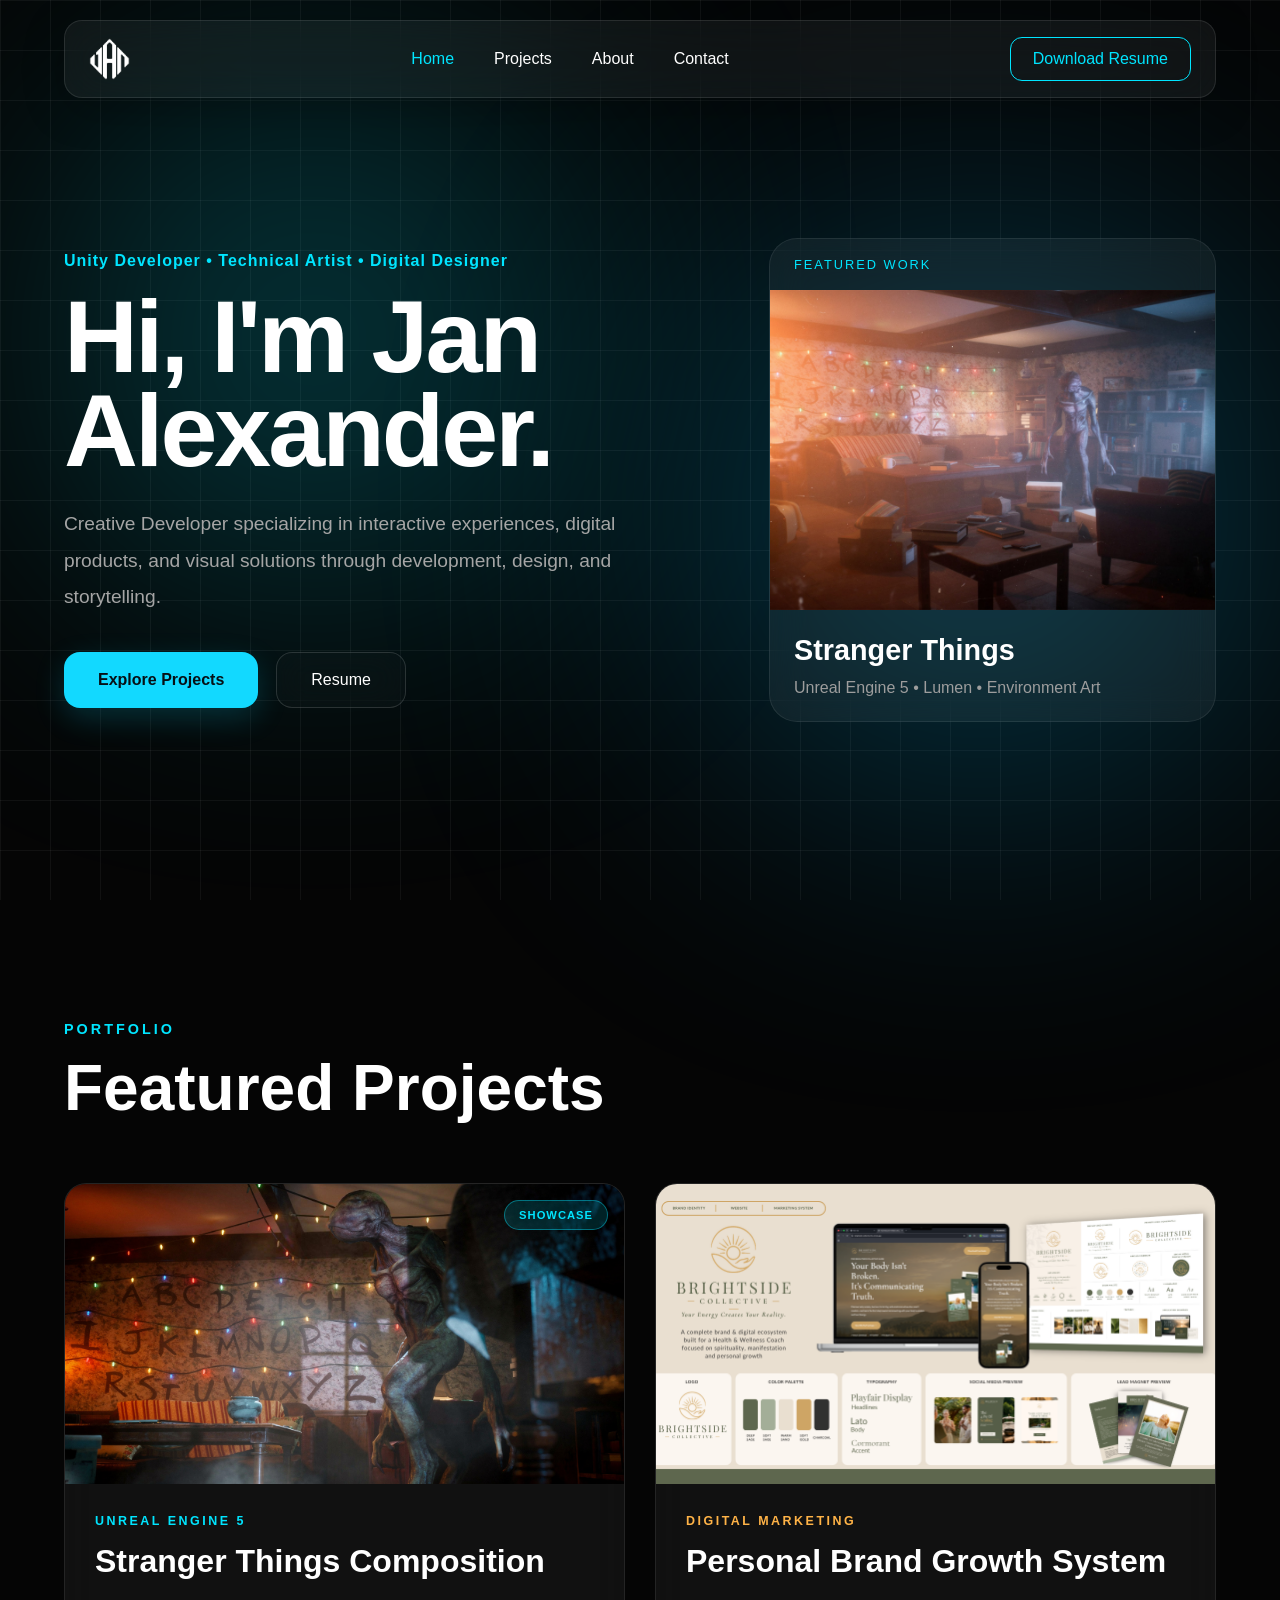
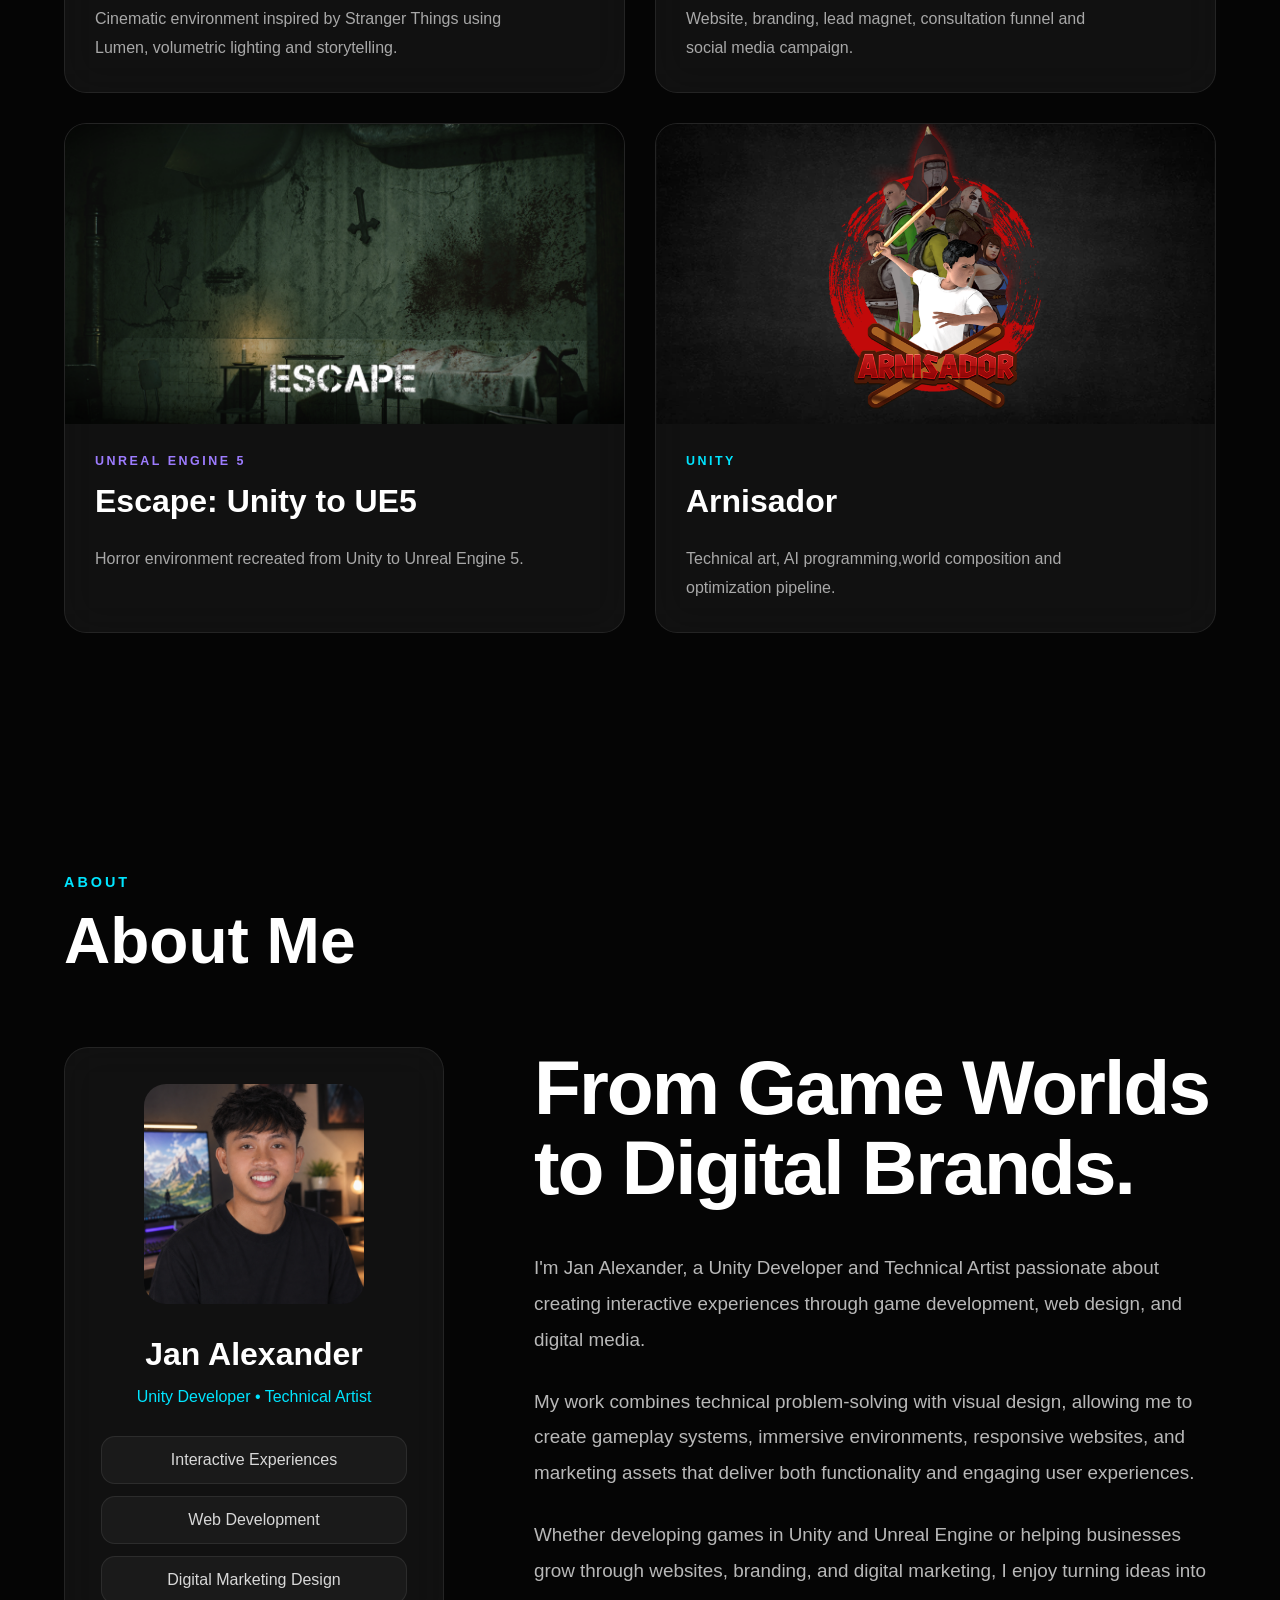
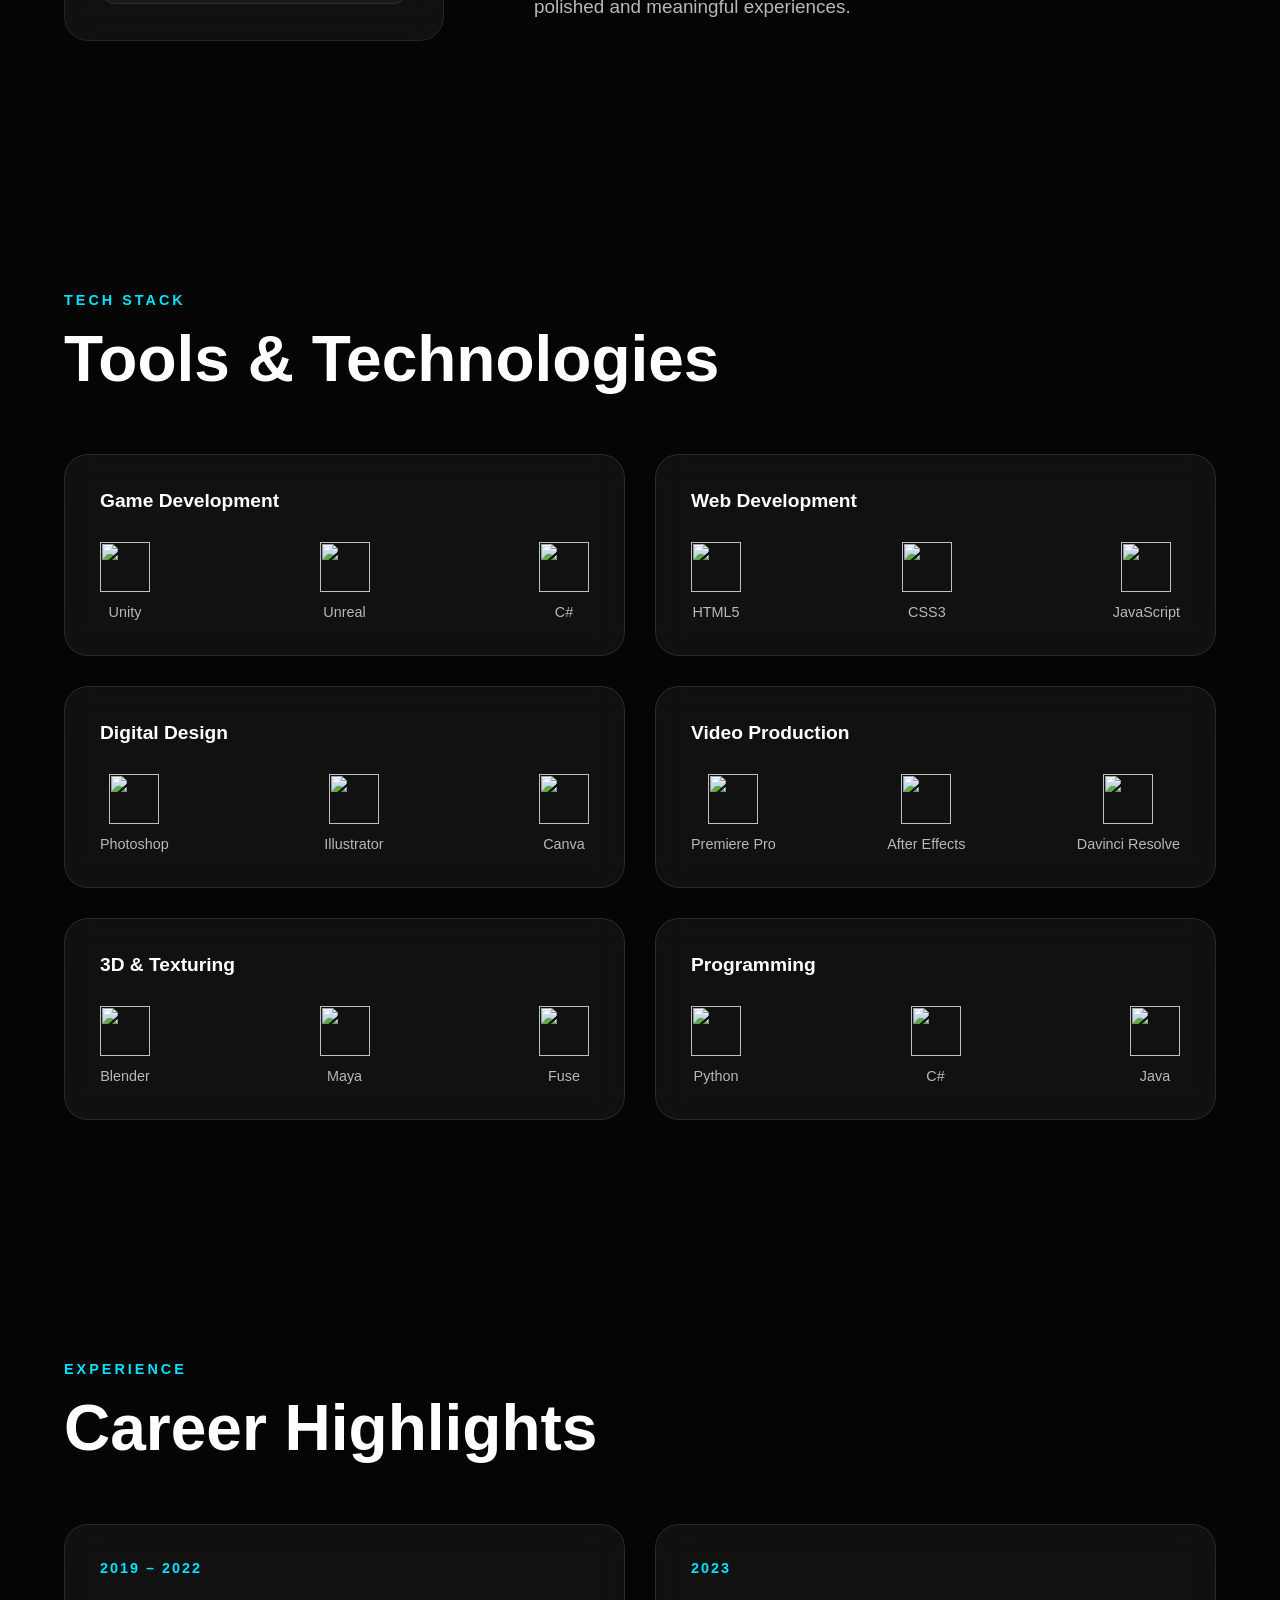
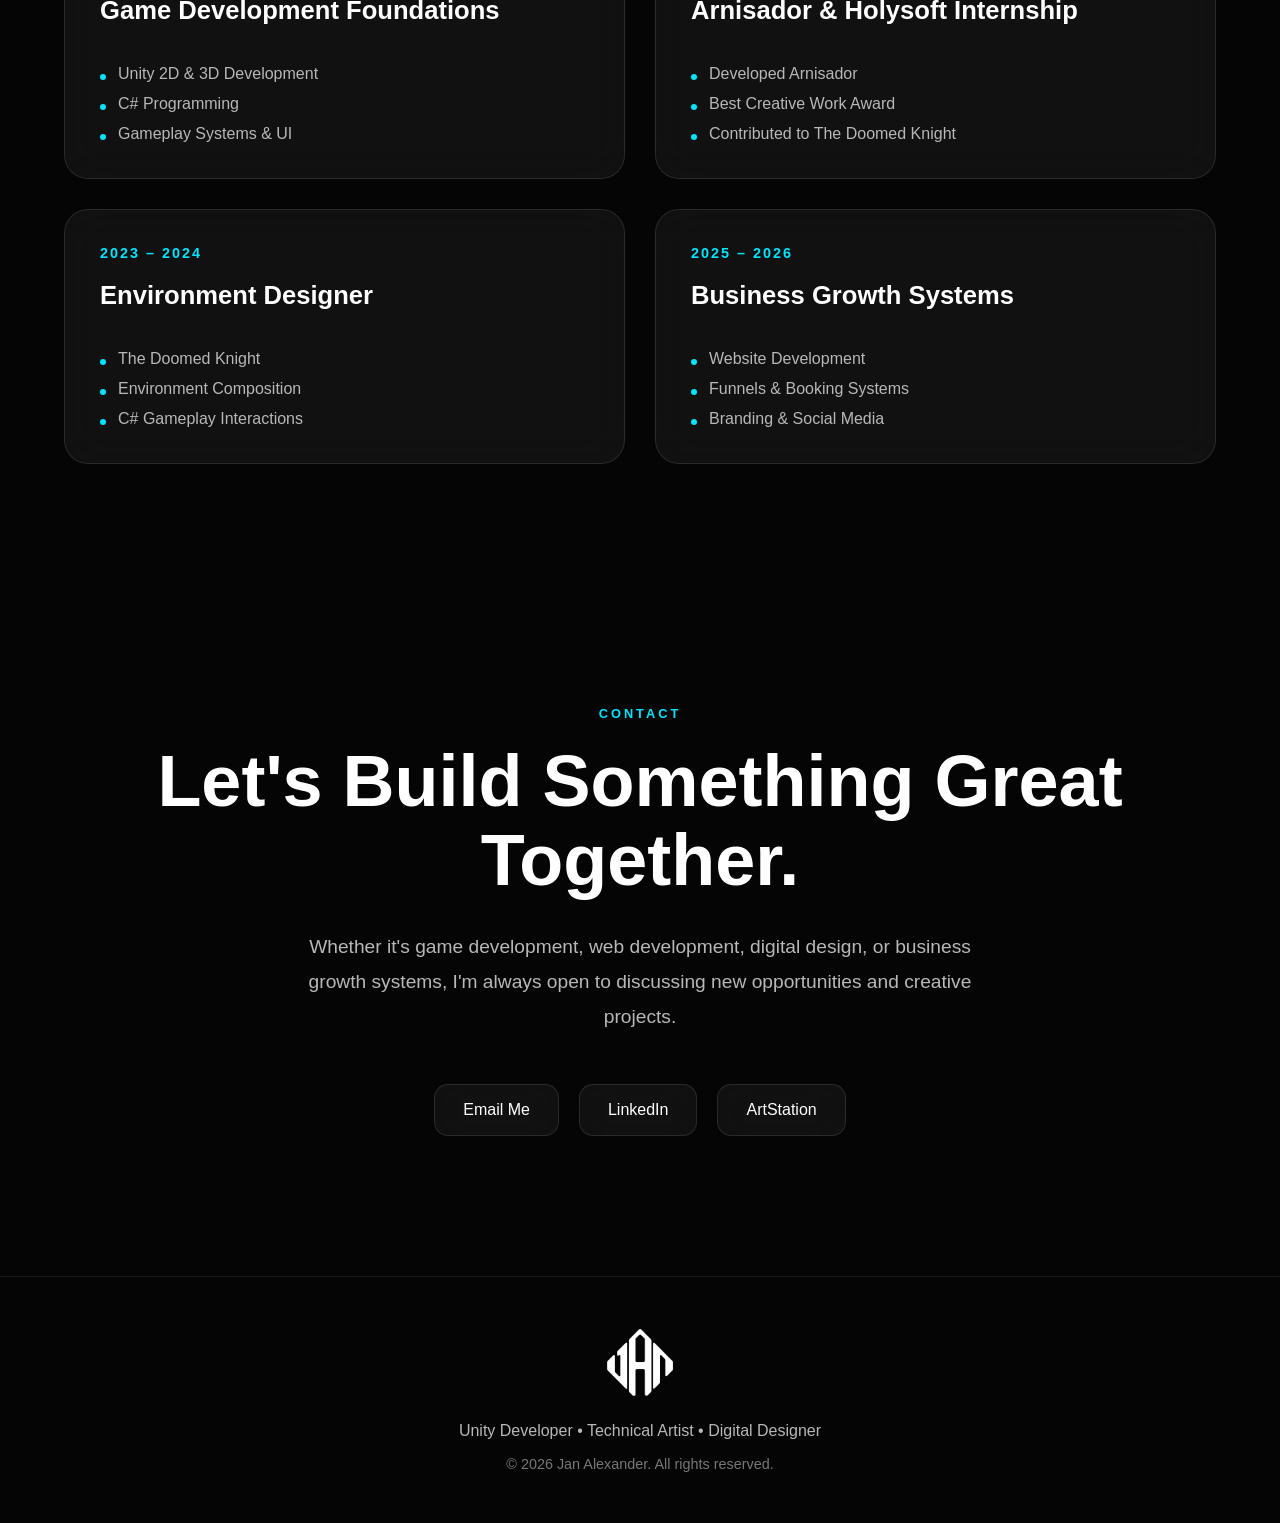
==== index.html @ 61d07bc9 "Add files via upload" ====
<!DOCTYPE html>
<html lang="en">

<head>
    <meta charset="UTF-8">
    <meta name="viewport" content="width=device-width, initial-scale=1.0">

    <title>Jan Alexander | Unity Developer</title>

    <link rel="stylesheet" href="css/style.css">
    <link rel="stylesheet" href="css/animations.css">
    <link rel="stylesheet" href="css/responsive.css">
</head>

<body>

    <!-- GRID BACKGROUND -->
    <div class="grid-bg"></div>

    <!-- GLOW ORBS -->
    <div class="orb orb1"></div>
    <div class="orb orb2"></div>

    <!-- NAVBAR -->
    <nav>

        <a href="#hero" class="logo">

            <img src="assets/images/logo.png" alt="Jan Alexander Logo">

        </a>

        <ul class="nav-menu">

            <li><a class="nav-link" href="#hero">Home</a></li>

            <li><a class="nav-link" href="#projects">Projects</a></li>

            <li><a class="nav-link" href="#about">About</a></li>

            <li><a class="nav-link" href="#contact">Contact</a></li>

        </ul>

        <!-- Mobile Hamburger -->

        <button class="menu-toggle" aria-label="Toggle Navigation">

            <span></span>
            <span></span>
            <span></span>

        </button>

        <a href="assets/documents/Jan_Alexander_Tolentino_CV.pdf"
        class="resume-btn"
        target="_blank">

            Download Resume

        </a>

    </nav>

    <!-- HERO -->
    <section id="hero">

        <div class="hero-content">

            <span class="hero-tag">
                Unity Developer • Technical Artist • Digital Designer
            </span>

            <h1>
                Hi, I'm Jan Alexander.
            </h1>

            <p>
                Creative Developer specializing in interactive
                experiences, digital products, and visual solutions
                through development, design, and storytelling.
            </p>

            <div class="hero-buttons">

                <a href="#projects" class="primary-btn">
                    Explore Projects
                </a>

                <a href="assets/documents/Jan_Alexander_Tolentino_CV.pdf"
                class="secondary-btn"
                download>

                    Resume

                </a>

            </div>

        </div>

        <div class="hero-card">

            <div class="showcase-card">

                <div class="showcase-label">
                    Featured Work
                </div>

                <img
                    src="assets/images/stranger-things/stranger-things-cover.png"
                    alt="Stranger Things Project"
                >

                <div class="showcase-info">

                    <h3>Stranger Things</h3>

                    <p>
                        Unreal Engine 5 • Lumen • Environment Art
                    </p>

                </div>

            </div>

        </div>

    </section>

    <!-- PROJECTS -->
    <section id="projects">

        <div class="section-header">
            <span>PORTFOLIO</span>
            <h2>Featured Projects</h2>
        </div>

        <div class="projects-grid">

            <!-- Stranger Things -->
            <a href="projects/stranger-things.html" class="project-card">

                <span class="featured-badge">
                    SHOWCASE
                </span>

                <img src="assets/images/stranger-things/ST-03.jpg">

                <div class="project-content">

                    <span>UNREAL ENGINE 5</span>

                    <h3>Stranger Things Composition</h3>

                    <p>
                        Cinematic environment inspired by
                        Stranger Things using Lumen,
                        volumetric lighting and storytelling.
                    </p>

                </div>

            </a>

            <!-- Marketing -->
            <a href="projects/personal-brand-growth-system.html" class="project-card">

                <img src="assets/images/personal-brand-growth-system/BS-Cover.png">

                <div class="project-content project-content--branding">

                    <span class="tag-marketing">DIGITAL MARKETING</span>

                    <h3>Personal Brand Growth System</h3>

                    <p>
                        Website, branding, lead magnet,
                        consultation funnel and social media campaign.
                    </p>

                </div>

            </a>

            <!-- Escape -->
            <a href="projects/escape.html" class="project-card">

                <img src="assets/images/escape-1.png">

                <div class="project-content">

                    <span class="tag-unreal">UNREAL ENGINE 5</span>

                    <h3>Escape: Unity to UE5</h3>

                    <p>
                        Horror environment recreated from Unity
                        to Unreal Engine 5.
                    </p>

                </div>

            </a>

            <!-- Doomed Knight -->
            <a href="projects/arnisador.html" class="project-card">

                <img src="assets/images/arnisador/AR-THUMBNAIL.png">

                <div class="project-content">

                    <span class="tag-unity">UNITY</span>

                    <h3>Arnisador</h3>

                    <p>
                        Technical art, AI programming,world composition
                        and optimization pipeline.
                    </p>

                </div>

            </a>

        </div>

    </section>

    <!-- ABOUT -->
    <section id="about" class="fade-up">

        <div class="section-header">
            <span>ABOUT</span>
            <h2>About Me</h2>
        </div>

        <div class="about-container">

            <div class="about-card">

                <img src="assets/images/profile.png" alt="Jan Alexander">

                <h3>Jan Alexander</h3>

                <p>
                    Unity Developer • Technical Artist
                </p>

                <div class="about-info">

                    <div class="info-item">
                        Interactive Experiences
                    </div>

                    <div class="info-item">
                        Web Development
                    </div>
<!-- 🎨 💻 🎮  -->
                    <div class="info-item">
                        Digital Marketing Design
                    </div>

                </div>

            </div>

            <!-- RIGHT CONTENT -->
            <div class="about-content">

                <h3>
                    From Game Worlds
                    to Digital Brands.
                </h3>

                <p>
                    I'm Jan Alexander, a Unity Developer and Technical Artist
                    passionate about creating interactive experiences through
                    game development, web design, and digital media.
                </p>

                <p>
                    My work combines technical problem-solving with visual design,
                    allowing me to create gameplay systems, immersive environments,
                    responsive websites, and marketing assets that deliver both
                    functionality and engaging user experiences.
                </p>

                <p>
                    Whether developing games in Unity and Unreal Engine or helping
                    businesses grow through websites, branding, and digital marketing,
                    I enjoy turning ideas into polished and meaningful experiences.
                </p>

                <!-- <div class="skills-grid">

                    <span>Unity</span>
                    <span>Unreal Engine 5</span>
                    <span>C#</span>
                    <span>HTML</span>
                    <span>CSS</span>
                    <span>JavaScript</span>
                    <span>Technical Art</span>
                    <span>Environment Design</span>
                    <span>UI/UX Design</span>
                    <span>Digital Marketing</span>
                    <span>Branding</span>
                    <span>Web Design</span>

                </div> -->

            </div>

        </div>

    </section>
    <!-- SKILLS -->
    <section id="skills" class="fade-up">

        <div class="section-header">
            <span>TECH STACK</span>
            <h2>Tools & Technologies</h2>
        </div>

        <div class="skills-categories">

            <!-- Game Development -->
            <div class="skill-card">

                <h3>Game Development</h3>

                <div class="skill-icons">

                    <div class="skill-item">
                        <img src="https://cdn.jsdelivr.net/gh/devicons/devicon/icons/unity/unity-original.svg" alt="">
                        <p>Unity</p>
                    </div>

                    <div class="skill-item">
                        <img src="https://devicons.railway.com/i/unreal-light.svg" alt="">
                        <p>Unreal</p>
                    </div>

                    <div class="skill-item">
                        <img src="https://cdn.jsdelivr.net/gh/devicons/devicon/icons/csharp/csharp-original.svg" alt="">
                        <p>C#</p>
                    </div>

                </div>

            </div>

            <!-- Web Development -->
            <div class="skill-card">

                <h3>Web Development</h3>

                <div class="skill-icons">

                    <div class="skill-item">
                        <img src="https://devicons.railway.com/i/html5.svg" alt="">
                        <p>HTML5</p>
                    </div>

                    <div class="skill-item">
                        <img src="https://devicons.railway.com/i/css3.svg" alt="">
                        <p>CSS3</p>
                    </div>

                    <div class="skill-item">
                        <img src="https://devicons.railway.com/i/javascript.svg" alt="">
                        <p>JavaScript</p>
                    </div>

                </div>

            </div>

            <!-- Design -->
            <div class="skill-card">

                <h3>Digital Design</h3>

                <div class="skill-icons">

                    <div class="skill-item">
                        <img src="https://cdn.jsdelivr.net/gh/devicons/devicon/icons/photoshop/photoshop-original.svg" alt="">
                        <p>Photoshop</p>
                    </div>

                    <div class="skill-item">
                        <img src="https://cdn.jsdelivr.net/gh/devicons/devicon/icons/illustrator/illustrator-original.svg" alt="">
                        <p>Illustrator</p>
                    </div>

                    <div class="skill-item">
                        <img src="https://cdn.jsdelivr.net/gh/devicons/devicon/icons/canva/canva-original.svg" alt="">
                        <p>Canva</p>
                    </div>

                    

                </div>

            </div>

            <!-- Video -->
            <div class="skill-card">

                <h3>Video Production</h3>

                <div class="skill-icons">

                    <div class="skill-item">
                        <img src="https://github.com/DEREDOC111/jan.alexander.github.io/blob/main/premiere-pro.png?raw=true" alt="">
                        <p>Premiere Pro</p>
                    </div>

                    <div class="skill-item">
                        <img src="https://github.com/DEREDOC111/jan.alexander.github.io/blob/main/premiere-pro.png?raw=true" alt="">
                        <p>After Effects</p>
                    </div>

                    <div class="skill-item">
                        <img src="https://github.com/DEREDOC111/jan.alexander.github.io/blob/main/davinci-resolve.png?raw=true" alt="">
                        <p>Davinci Resolve</p>
                    </div>

                </div>

            </div>

            <!-- 3D -->
            <div class="skill-card">

                <h3>3D & Texturing</h3>

                <div class="skill-icons">

                    <div class="skill-item">
                        <img src="https://cdn.jsdelivr.net/gh/devicons/devicon/icons/blender/blender-original.svg" alt="">
                        <p>Blender</p>
                    </div>

                    <div class="skill-item">
                        <img src="https://cdn.jsdelivr.net/gh/devicons/devicon/icons/maya/maya-original.svg" alt="">
                        <p>Maya</p>
                    </div>

                    <div class="skill-item">
                        <img src="https://github.com/DEREDOC111/jan.alexander.github.io/blob/main/fuse.png?raw=true" alt="">
                        <p>Fuse</p>
                    </div>

                </div>

            </div>

            <!-- Programming -->
            <div class="skill-card">

                <h3>Programming</h3>

                <div class="skill-icons">

                    <div class="skill-item">
                        <img src="https://cdn.jsdelivr.net/gh/devicons/devicon/icons/python/python-original.svg" alt="">
                        <p>Python</p>
                    </div>

                    <div class="skill-item">
                        <img src="https://devicons.railway.com/i/cplusplus.png" alt="">
                        <p>C#</p>
                    </div>

                    <div class="skill-item">
                        <img src="https://devicons.railway.com/i/java.svg" alt="">
                        <p>Java</p>
                    </div>

                </div>

            </div>

        </div>

    </section>

    <!-- EXPERIENCE -->
    <section id="experience" class="fade-up">

        <div class="section-header">
            <span>EXPERIENCE</span>
            <h2>Career Highlights</h2>
        </div>

        <div class="experience-grid">

            <!-- Card 1 -->
            <div class="experience-card">

                <div class="experience-year">
                    2019 – 2022
                </div>

                <h3>Game Development Foundations</h3>

                <ul>
                    <li>Unity 2D & 3D Development</li>
                    <li>C# Programming</li>
                    <li>Gameplay Systems & UI</li>
                </ul>

            </div>

            <!-- Card 2 -->
            <div class="experience-card">

                <div class="experience-year">
                    2023
                </div>

                <h3>Arnisador & Holysoft Internship</h3>

                <ul>
                    <li>Developed Arnisador</li>
                    <li>Best Creative Work Award</li>
                    <li>Contributed to The Doomed Knight</li>
                </ul>

            </div>

            <!-- Card 3 -->
            <div class="experience-card">

                <div class="experience-year">
                    2023 – 2024
                </div>

                <h3>Environment Designer</h3>

                <ul>
                    <li>The Doomed Knight</li>
                    <li>Environment Composition</li>
                    <li>C# Gameplay Interactions</li>
                </ul>

            </div>

            <!-- Card 4 -->
            <div class="experience-card">

                <div class="experience-year">
                    2025 – 2026
                </div>

                <h3>Business Growth Systems</h3>

                <ul>
                    <li>Website Development</li>
                    <li>Funnels & Booking Systems</li>
                    <li>Branding & Social Media</li>
                </ul>

            </div>

        </div>

    </section>

    <!-- CONTACT -->
    <section id="contact">

        <div class="contact-container">

            <span>CONTACT</span>

            <h2>
                Let's Build Something
                Great Together.
            </h2>

            <p>
                Whether it's game development,
                web development, digital design,
                or business growth systems,
                I'm always open to discussing
                new opportunities and creative projects.
            </p>

            <div class="contact-buttons">

                <a href="mailto:dev.jan.tolentino@gmail.com"
                    class="contact-btn">
                    Email Me
                </a>

                <a href="https://www.linkedin.com/in/jan-alexander-tolentino-a147471a6/"
                    target="_blank"
                    class="contact-btn">
                    LinkedIn
                </a>

                <a href="https://www.artstation.com/reduriot"
                    target="_blank"
                    class="contact-btn">
                    ArtStation
                </a>

            </div>

        </div>

    </section>
    

    <script src="js/main.js"></script>

</body>

<footer>

    <div class="footer-content">

        <img src="assets/images/logo.png" alt="">

        <p>
            Unity Developer • Technical Artist •
            Digital Designer
        </p>

        <span>
            © 2026 Jan Alexander. All rights reserved.
        </span>

    </div>

</footer>

</html>
---- css/style.css ----
/* =========================
   RESET
========================= */

*{
    margin:0;
    padding:0;
    box-sizing:border-box;
}

html{
    scroll-behavior:smooth;
}

body{
    background:#050505;
    color:white;
    font-family: Inter, sans-serif;
    overflow-x:hidden;
}

/* =========================
   GRID BACKGROUND
========================= */

.grid-bg{
    position:fixed;
    inset:0;

    background-image:
        linear-gradient(rgba(255,255,255,.05) 1px, transparent 1px),
        linear-gradient(90deg, rgba(255,255,255,.05) 1px, transparent 1px);

    background-size:50px 50px;

    z-index:-3;
}

/* =========================
   GLOW ORBS
========================= */

.orb{
    position:fixed;
    border-radius:50%;
    filter:blur(140px);
    opacity:.25;
    z-index:-2;
}

.orb1{
    width:500px;
    height:500px;

    background:#00e5ff;

    top:10%;
    left:5%;
}

.orb2{
    width:600px;
    height:600px;

    background:#00bfff;

    right:0;
    bottom:10%;
}

/* ==================================================
   NAVIGATION
================================================== */

nav{

    position:fixed;

    top:20px;
    left:50%;

    transform:translateX(-50%);

    width:min(1200px,90%);

    transition:
        background .3s ease,
        border-color .3s ease,
        transform .3s ease,
        box-shadow .3s ease;

    display:flex;
    justify-content:space-between;
    align-items:center;

    padding:16px 24px;

    background:rgba(255,255,255,.05);

    backdrop-filter:blur(20px);

    box-shadow:
        0 10px 40px rgba(0,0,0,.25);

    border:1px solid rgba(255,255,255,.1);

    border-radius:18px;

    z-index:1000;

}

/* =========================
   SCROLLED NAVBAR
========================= */

nav.scrolled{

    background:rgba(10,10,10,.8);

    backdrop-filter:blur(30px);

    border-color:rgba(0,229,255,.15);

    box-shadow:
        0 10px 40px rgba(0,0,0,.4);

}

/* =========================
   ACTIVE LINK
========================= */

.nav-link.active{

    color:#00e5ff;

}

/* =========================
   LOGO
========================= */

.logo{

    display:flex;

    align-items:center;

}

.logo img{

    height:42px;
    width:auto;

    display:block;

    transition:.3s ease;

}

.logo:hover img{

    transform:scale(1.05);

    filter:drop-shadow(0 0 12px rgba(0,229,255,.4));

}

/* =========================
   NAVIGATION LINKS
========================= */

nav ul{

    display:flex;

    gap:40px;

    list-style:none;

}

nav ul a:hover{

    color:#00e5ff;

}

nav ul li a:hover{

    color:#00e5ff;

}

nav a{

    text-decoration:none;

    color:white;

    transition:.3s ease;

}

/* =========================
   RESUME BUTTON
========================= */

.resume-btn{

    padding:12px 22px;

    border-radius:12px;

    border:1px solid #00e5ff;

    color:#00e5ff;

    transition:.3s ease;

}

.resume-btn:hover{

    background:#00e5ff;

    color:#050505;

    box-shadow:
        0 0 20px rgba(0,229,255,.3);

}

/* =========================
   MOBILE MENU BUTTON
========================= */

.menu-toggle{

    display:none;

    width:46px;
    height:46px;

    padding:0;

    border:none;

    background:none;

    cursor:pointer;

    position:relative;

    z-index:1002;

}

.menu-toggle span{

    position:absolute;

    left:50%;

    width:24px;
    height:2px;

    background:#fff;

    border-radius:999px;

    transform:translateX(-50%);

    transition:
        top .3s ease,
        transform .3s ease,
        opacity .2s ease;

}

.menu-toggle span:nth-child(1){

    top:14px;

}

.menu-toggle span:nth-child(2){

    top:22px;

}

.menu-toggle span:nth-child(3){

    top:30px;

}

/* Active State */

.menu-toggle.active span:nth-child(1){

    top:22px;

    transform:translateX(-50%) rotate(45deg);

}

.menu-toggle.active span:nth-child(2){

    opacity:0;

}

.menu-toggle.active span:nth-child(3){

    top:22px;

    transform:translateX(-50%) rotate(-45deg);

}

/* Prevent scrolling when menu is open */

body.menu-open{

    overflow:hidden;

}
/* =========================
   HERO
========================= */

#hero{

    width:min(1200px,90%);

    margin:auto;

    display:grid;

    grid-template-columns:1.15fr .85fr;

    gap:100px;

    align-items:center;

    min-height:100vh;

    padding:140px 0 80px;

}

.hero-tag{
    color:#00e5ff;
    font-weight:600;
    letter-spacing:1px;
}

.hero-content h1{

    max-width:700px;

    font-size:clamp(4rem,8vw,7rem);

    line-height:.92;

    letter-spacing:-3px;

    margin-top:20px;

    margin-bottom:28px;

}

.hero-content p{

    max-width:560px;

    color:#a5a5a5;

    font-size:1.2rem;

    line-height:1.9;

}

.hero-card{
    display:flex;
    justify-content:center;
}

.showcase-card{

    width:100%;

    background:rgba(255,255,255,.05);

    border:1px solid rgba(255,255,255,.08);

    border-radius:28px;

    overflow:hidden;

    backdrop-filter:blur(20px);

    transition:
        transform .45s cubic-bezier(.22,1,.36,1),
        box-shadow .45s ease,
        border-color .45s ease;

    will-change:transform;

    position: relative;

}

.showcase-card:hover{

    transform:
        translateY(-10px)
        scale(1.015);

    border-color:rgba(18,217,255,.28);

    box-shadow:
        0 35px 80px rgba(0,0,0,.45),
        0 0 40px rgba(18,217,255,.10);

}

.showcase-card::before{

    content:"";

    position:absolute;

    inset:-2px;

    border-radius:inherit;

    background:
        radial-gradient(circle at top left,
        rgba(18,217,255,.12),
        transparent 45%);

    opacity:0;

    transition:opacity .45s ease;

    pointer-events:none;

}

.showcase-card:hover::before{

    opacity:1;

}

.showcase-card:hover img{

    transition: .5s ease-in;

    /* transform:
        scale(1.05)
        translateY(-4px); */

    filter:
        brightness(1.05)
        saturate(1.05);

}

.showcase-label{
    padding:18px 24px;

    color:#00e5ff;

    font-size:.8rem;

    text-transform:uppercase;

    letter-spacing:2px;
}

.showcase-card img{
    width:100%;
    height:320px;

    object-fit:cover;

    display:block;
}

.showcase-info{
    padding:24px;
}

.showcase-info h3{
    font-size:1.8rem;
    margin-bottom:12px;
}

.showcase-info p{
    color:#9d9d9d;
}

/* =========================
   BUTTONS
========================= */

.hero-buttons{

    display:flex;

    gap:18px;

    margin-top:36px;

    flex-wrap:wrap;

}

.primary-btn{

    display:inline-flex;

    align-items:center;

    justify-content:center;

    padding:18px 34px;

    border-radius:16px;

    background:#12d9ff;

    color:#071015;

    font-weight:700;

    text-decoration:none;

    transition:
        transform .28s ease,
        box-shadow .28s ease,
        background .28s ease;

    box-shadow:
        0 10px 30px rgba(18,217,255,.18);

}

.primary-btn:hover{

    transform:translateY(-4px);

    box-shadow:
        0 18px 45px rgba(18,217,255,.35);

}

.primary-btn:active{

    transform:translateY(-1px);

}

.secondary-btn{

    display:inline-flex;

    align-items:center;

    justify-content:center;

    padding:18px 34px;

    border-radius:16px;

    border:1px solid rgba(255,255,255,.14);

    background:rgba(255,255,255,.02);

    backdrop-filter:blur(18px);

    color:#fff;

    text-decoration:none;

    transition:
        transform .28s ease,
        border-color .28s ease,
        background .28s ease,
        box-shadow .28s ease;

}

.secondary-btn:hover{

    transform:translateY(-4px);

    border-color:#12d9ff;

    background:rgba(18,217,255,.06);

    box-shadow:
        0 14px 40px rgba(18,217,255,.15);

}

.secondary-btn:active{

    transform:translateY(-1px);

}

/* =========================
   HERO CARD
========================= */

.glass-card{
    background:rgba(255,255,255,.05);

    border:1px solid rgba(255,255,255,.1);

    backdrop-filter:blur(20px);

    border-radius:24px;

    padding:40px;
}

.glass-card h3{
    font-size:2rem;
    margin-bottom:30px;
}

.stats{
    display:flex;
    flex-direction:column;
    gap:30px;
}

.stats span{
    color:#00e5ff;

    font-size:2rem;
    font-weight:700;
}

.stats p{
    color:#b8b8b8;
}

/* =========================
   SECTIONS
========================= */

/* section{
    padding:120px 0;
} */

section:not(#hero):not(.project-hero):not(.project-overview){
    padding:120px 0;
}

#projects,
#about,
#contact{
    width:min(1200px,90%);
    margin:auto;
}

h2{
    font-size:3rem;
}

.section-header{
    margin-bottom:60px;
}

.section-header span{
    color:#00e5ff;
    font-size:.9rem;
    font-weight:600;
    letter-spacing:3px;
    text-transform:uppercase;
}

.section-header h2{
    margin-top:15px;
    margin-bottom:20px;

    font-size:4rem;
    line-height:1.1;
}

.section-header p{
    max-width:650px;

    color:#9a9a9a;

    font-size:1.1rem;
    line-height:1.8;
}

.projects-grid{
    display:grid;

    grid-template-columns:
    repeat(2,1fr);

    gap:30px;
}

/* .project-card{
    position:relative;

    background:
    rgba(255,255,255,.03);

    border:
    1px solid rgba(255,255,255,.08);

    border-radius:24px;

    padding:40px;

    min-height:500px;

    overflow:hidden;

    text-decoration:none;

    transition:.4s ease;
} */

.featured-badge{
    position:absolute;
    top:16px;
    right:16px;

    padding:8px 14px;

    border-radius:999px;

    background:rgba(0,229,255,.15);

    border:1px solid rgba(0,229,255,.4);

    color:#00e5ff;

    font-size:.7rem;
    font-weight:700;
    letter-spacing:1px;
}

.project-card{

    display:flex;

    flex-direction:column;

    position:relative;

    height:100%;

    background:rgba(255,255,255,.05);

    border:1px solid rgba(255,255,255,.08);

    border-radius:22px;

    overflow:hidden;

    text-decoration:none;

    backdrop-filter:blur(20px);

    transition:
        transform .35s ease,
        border-color .35s ease,
        box-shadow .35s ease;

}

.project-card:hover{

    transform:translateY(-10px);

    border-color:rgba(0,229,255,.28);

    box-shadow:
        0 24px 60px rgba(0,0,0,.35),
        0 0 35px rgba(0,229,255,.10);

}

.project-card::before{
    content:"";

    position:absolute;

    inset:0;

    background:
    radial-gradient(
        circle at top left,
        rgba(0,229,255,.18),
        transparent 60%
    );

    opacity:0;

    transition:.4s ease;
}

.project-card:hover::before{
    opacity:1;
}

.project-card h3{
    font-size:2rem;

    margin-bottom:18px;

    color:white;
}

.project-card p{
    color:#9d9d9d;

    line-height:1.7;
}

.project-card.featured{
    grid-column:span 2;

    min-height:700px;

    display:flex;
    align-items:flex-end;

    position:relative;
    min-height:700px;
    overflow:hidden;
}

.project-content{
    max-width:550px;
}

.project-content span{
    color:#00e5ff;

    text-transform:uppercase;

    font-size:.85rem;

    letter-spacing:2px;
}

/* .project-card img{
    width:100%;
    height:100%;

    object-fit:cover;

    transition:.5s;

} */

.project-card img{

    width:100%;

    height:300px;

    object-fit:cover;

    display:block;

    transition:
        transform .45s ease,
        filter .45s ease;

}

.project-card:hover img{

    transform:scale(1.04);

    filter:brightness(1.04);

}

.project-content{

    display:flex;

    flex-direction:column;

    flex:1;

    justify-content:flex-start;

    align-items:flex-start;

    padding:30px;

}

.project-content span{

    display:inline-block;

    margin-bottom:14px;

    color:#00e5ff;

    font-size:.78rem;

    font-weight:700;

    letter-spacing:2.5px;

    text-transform:uppercase;

}

.project-content h3{

    margin:0 0 16px;

    font-size:2rem;

    font-weight:700;

    line-height:1.2;

    color:#fff;

}

.project-content p{

    margin-top:8px;

    max-width:90%;

    color:#a8a8a8;

    font-size:1rem;

    line-height:1.8;

}


.project-overlay{
    position:absolute;
    left:0;
    right:0;
    bottom:0;

    padding:40px;

    background:linear-gradient(
        transparent,
        rgba(0,0,0,.95)
    );
}

.project-overlay span{
    color:#00e5ff;
    font-size:.85rem;
    letter-spacing:2px;
}

.project-overlay h3{
    font-size:2rem;
    margin-top:10px;
}

.project-overlay p{
    margin-top:12px;
    color:#b8b8b8;
    line-height:1.7;
}

.project-card:hover{
    transform:translateY(-8px);

    border-color:#00e5ff;

    box-shadow:
        0 0 30px rgba(0,229,255,.15);
}

.tag-unity{
    color:#00e5ff !important;
}

.tag-unreal{
    color:#9d7cff !important;
}

.tag-marketing{
    color:#ffb347 !important;
}

/* .project-card:hover img{
    transform:scale(1.05);
} */

/* =========================
   ABOUT
========================= */

.about-container{

    display:grid;

    grid-template-columns:380px 1fr;

    gap:90px;

    align-items:start;

    margin-top:70px;

}

/* PROFILE CARD */

.about-card{

    background:rgba(255,255,255,.05);

    backdrop-filter:blur(20px);

    border:1px solid rgba(255,255,255,.08);

    border-radius:24px;

    padding:36px;

    text-align:center;

    transition:
        transform .35s ease,
        border-color .35s ease,
        box-shadow .35s ease;

}

.about-card:hover{

    transform:translateY(-8px);

    border-color:rgba(0,229,255,.28);

    box-shadow:
        0 24px 60px rgba(0,0,0,.30),
        0 0 30px rgba(0,229,255,.08);

}

.about-card img{

    width:220px;

    height:220px;

    object-fit:cover;

    border-radius:22px;

    margin-bottom:28px;

}

.about-card h3{
    font-size:2rem;
    margin-bottom:10px;

    color: white;
}

.about-card p{

    color:#00e5ff;

    font-size:1rem;

    line-height:1.7;

    margin-bottom:26px;

    max-width:280px;

    margin-left:auto;

    margin-right:auto;

}

/* INFO ITEMS */

.about-info{
    display:flex;
    flex-direction:column;
    gap:12px;
}

.info-item{
    padding:14px 16px;

    background:rgba(255,255,255,.04);

    border:1px solid rgba(255,255,255,.08);

    border-radius:14px;

    color:#d8d8d8;

    transition:.3s ease;
}

.info-item:hover{
    border-color:rgba(0,229,255,.25);

    background:rgba(0,229,255,.05);
}

/* RIGHT CONTENT */

.about-content h3{

    font-size:clamp(3.5rem,6vw,5rem);

    line-height:1.05;

    letter-spacing:-2px;

    margin-bottom:42px;

}

.about-content p{

    color:#b8b8b8;

    font-size:1.18rem;

    line-height:1.9;

    margin-bottom:26px;

    max-width:760px;

}

/* SKILLS */

.skills-grid{
    display:flex;

    flex-wrap:wrap;

    gap:14px;

    margin-top:40px;
}

.skills-grid span{
    padding:12px 20px;

    border-radius:999px;

    background:rgba(255,255,255,.05);

    border:1px solid rgba(255,255,255,.1);

    color:#00e5ff;

    transition:.3s ease;
}

.skills-grid span:hover{
    transform:translateY(-3px);

    border-color:rgba(0,229,255,.3);

    box-shadow:
        0 10px 20px rgba(0,229,255,.1);
}

/* =========================
   SKILLS
========================= */

#skills{
    width:min(1200px,90%);
    margin:auto;
}

.skills-categories{
    display:grid;
    grid-template-columns:repeat(2,1fr);
    gap:30px;
    margin-top:60px;
}

.skill-card{
    background:rgba(255,255,255,.05);
    backdrop-filter:blur(20px);
    border:1px solid rgba(255,255,255,.1);
    border-radius:24px;
    padding:35px;
    min-height:140px;
    transition:.4s ease;

    display:flex;
    flex-direction:column;
    justify-content:flex-start;

}

.skill-card:hover{
    transform:translateY(-6px);
    border-color:rgba(0,229,255,.3);
    box-shadow:0 20px 40px rgba(0,229,255,.08);
}

.skill-card h3{
    margin-bottom:30px;
    font-size:1.2rem;
}

.skill-icons{
    display:flex;
    justify-content:space-between;
    gap:20px;
}

.skill-item{
    display:flex;
    flex-direction:column;
    align-items:center;
    gap:12px;

    transition:.3s ease;
}

.skill-item img{
    width:50px;
    height:50px;
    object-fit:contain;
}

.skill-item p{
    color:#b8b8b8;
    font-size:.9rem;
}

.skill-item:hover{
    transform:translateY(-5px);
}

/* =========================
   EXPERIENCE
========================= */

#experience{
    width:min(1200px,90%);
    margin:auto;
}

.experience-grid{
    display:grid;
    grid-template-columns:repeat(2,1fr);

    gap:30px;

    margin-top:60px;
}

.experience-card{
    background:rgba(255,255,255,.05);

    backdrop-filter:blur(20px);

    border:1px solid rgba(255,255,255,.1);

    border-radius:24px;

    padding:35px;

    transition:.4s ease;

    display:flex;
    flex-direction:column;
}

.experience-card:hover{
    transform:translateY(-8px);

    border-color:rgba(0,229,255,.3);

    box-shadow:
        0 20px 40px rgba(0,229,255,.08);
}

.experience-year{
    color:#00e5ff;

    font-size:.9rem;

    font-weight:700;

    letter-spacing:2px;

    margin-bottom:18px;
}

.experience-card h3{
    font-size:1.6rem;

    margin-bottom:18px;

    line-height:1.3;
}

.experience-card p{
    color:#b8b8b8;

    line-height:1.8;
}

.experience-card ul{
    list-style:none;

    display:flex;
    flex-direction:column;
    gap:12px;

    margin-top:20px;
}

.experience-card li{
    color:#b8b8b8;

    padding-left:18px;

    position:relative;
}

.experience-card li::before{
    content:"";

    width:6px;
    height:6px;

    border-radius:50%;

    background:#00e5ff;

    position:absolute;

    left:0;
    top:9px;
}

/* =========================
   CONTACT
========================= */

#contact{
    width:min(1000px,90%);
    margin:auto;

    text-align:center;
}

.contact-container span{
    color:#00e5ff;

    font-size:.8rem;
    font-weight:700;

    letter-spacing:3px;
}

.contact-container h2{
    font-size:4.5rem;

    line-height:1.1;

    margin-top:20px;
    margin-bottom:30px;
}

.contact-container p{
    color:#b8b8b8;

    font-size:1.2rem;

    line-height:1.8;

    max-width:700px;

    margin:auto;
}

.contact-buttons{
    display:flex;
    justify-content:center;
    gap:20px;
    margin-top:50px;
    flex-wrap:wrap;
}

.contact-btn{
    background:rgba(255,255,255,.05);

    border:1px solid rgba(255,255,255,.1);

    backdrop-filter:blur(20px);

    color:white;

    text-decoration:none;

    padding:16px 28px;

    border-radius:14px;

    transition:.3s ease;
}

.contact-btn:hover{
    transform:translateY(-4px);

    border-color:rgba(0,229,255,.4);

    color:#00e5ff;

    box-shadow:
        0 15px 30px rgba(0,229,255,.08);
}

/* =========================
   FOOTER
========================= */

footer{
    margin-top:20px;

    border-top:1px solid rgba(255,255,255,.08);

    padding:50px 0;
}

.footer-content{
    width:min(1200px,90%);
    margin:auto;

    text-align:center;
}

.footer-content img{
    width:70px;

    margin-bottom:20px;
}

.footer-content p{
    color:#b8b8b8;

    margin-bottom:15px;
}

.footer-content span{
    color:#777;
    font-size:.9rem;
}

/* ========================================
   BRANDING PROJECT THUMBNAIL
======================================== */

.project-content--branding .project-image{

    aspect-ratio:16/10;

    background:#f7f6f2;

}

.project-content--branding .project-image img{

    width:100%;
    height:100%;

    object-fit:contain;

    object-position:center;

    padding:12px;

}
---- css/animations.css ----
@keyframes float {

    0%{
        transform:translateY(0px);
    }

    50%{
        transform:translateY(-40px);
    }

    100%{
        transform:translateY(0px);
    }

}

.orb1{
    animation:float 10s ease-in-out infinite;
}

.orb2{
    animation:float 14s ease-in-out infinite;
}

.fade-up{
    opacity:0;
    transform:translateY(40px);
    transition:.8s ease;
}

.fade-up.show{
    opacity:1;
    transform:translateY(0);
}
---- css/responsive.css ----
/* @media(max-width:900px){

    #hero{
        grid-template-columns:1fr;
        text-align:center;
    }

    .hero-content h1{
        font-size:3.5rem;
    }

    nav ul{
        display:none;
    }

} */

/* ==================================================
   RESPONSIVE STYLES
================================================== */

/* ==================================================
   NAVIGATION
================================================== */

/* ---------- Laptop ---------- */

@media (max-width:1200px){
    nav{

        width:95%;

        padding:14px 20px;

    }

    nav ul{

        gap:28px;

    }

    .logo img{

        height:40px;

    }
}



/* ---------- Tablet ---------- */

@media (max-width:992px){
    nav{

        width:95%;

        padding:14px 20px;

    }

    nav ul{

        gap:20px;

    }

    nav a{

        font-size:.95rem;

    }

    .logo img{

        height:38px;

    }

    .resume-btn{

        padding:10px 18px;

    }
}



/* ---------- Mobile ---------- */

@media (max-width:768px){

    /* =========================
       NAVBAR
    ========================= */

    nav{

        width:94%;
        top:12px;
        padding:14px 18px;

    }

    /* Hide desktop resume */

    .resume-btn{

        display:none;

    }

    /* Show hamburger */

    .menu-toggle{

        display:flex;
        align-items:center;
        justify-content:center;

        z-index:1003;

    }

    /* ---------- Hero ---------- */

    #hero{

        width:94%;

        margin:0 auto;

        display:flex;

        flex-direction:column;

        align-items:center;

        text-align:center;

        gap:48px;

        padding-top:140px;

        padding-bottom:60px;

    }

    .hero-content{

        width:100%;

    }

    .hero-content h1{

        font-size:clamp(3.5rem,12vw,5rem);

        line-height:.95;

        letter-spacing:-2px;

    }

    .hero-content p{

        max-width:100%;

        margin:0 auto;

        font-size:1.15rem;

    }

    .hero-card{

        width:100%;

        display:flex;

        justify-content:center;

    }

    .showcase-card{

        width:min(360px,100%);

    }

    /* =========================
    HERO BUTTONS
    ========================= */

    .hero-buttons{

        display:flex;

        flex-direction:column;

        align-items:center;

        gap:20px;

        width:100%;

        margin-top:18px;

    }

    .hero-buttons .primary-btn,
    .hero-buttons .secondary-btn{

        width:100%;

        max-width:320px;

        display:flex;

        justify-content:center;

        align-items:center;

        text-align:center;

    }
    /* =========================
       MOBILE MENU
    ========================= */

    .nav-menu{

        position:fixed;

        top:92px;

        left:50%;
        transform:translate(-50%,-15px);

        width:90%;
        max-width:420px;

        display:flex;
        flex-direction:column;
        align-items:center;
        justify-content:center;

        gap:0;

        margin:0;
        padding:20px 0;

        list-style:none;

        background:rgba(15,22,28,.82);

        backdrop-filter:blur(40px);
        -webkit-backdrop-filter:blur(40px);

        border:1px solid rgba(255,255,255,.10);

        border-radius:28px;

        box-shadow:
            0 20px 60px rgba(0,0,0,.45);

        opacity:0;
        visibility:hidden;
        pointer-events:none;

        transition:
            opacity .25s ease,
            transform .25s ease,
            visibility .25s ease;

        z-index:999;

    }

    .nav-menu.active{

        opacity:1;
        visibility:visible;
        pointer-events:auto;

        transform:translate(-50%,0);

    }

    /* =========================
       RESET DESKTOP UL STYLES
    ========================= */

    .nav-menu li{

        width:100%;

        display:flex;
        justify-content:center;
        align-items:center;

        margin:0;
        padding:0;

    }

    .nav-menu li + li{

        border-top:1px solid rgba(255,255,255,.08);

    }

    .nav-menu a{

        display:flex;

        justify-content:center;
        align-items:center;

        width:100%;

        padding:26px 0;

        text-decoration:none;

        text-align:center;

        font-size:1.55rem;
        font-weight:600;

        color:#fff;

        transition:.25s;

    }

    .nav-menu a:hover{

        color:#00e5ff;

    }

    /* =========================
       DIM BACKGROUND
    ========================= */

    body.menu-open #hero,
    body.menu-open main{

        filter:brightness(.45);

        transition:.3s ease;

    }

    /* =========================
    PROJECTS
    ========================= */

    #projects{

        width:94%;

        margin:0 auto;

    }

    .section-header{

        text-align:center;

        margin-bottom:50px;

    }

    .section-header h2{

        font-size:clamp(2.5rem,10vw,3.5rem);

    }

    .section-header p{

        max-width:100%;

        margin:0 auto;

    }

    .projects-grid{

        grid-template-columns:1fr;

        gap:28px;

    }

    .project-card.featured{

        grid-column:auto;

        min-height:auto;

    }

    .project-card{

        width:100%;

    }

    .project-card img{

        height:220px;

    }

    .project-content{

        padding:22px;

    }

    .project-content h3{

        font-size:1.6rem;

    }

    .project-content p{

        font-size:1rem;

        line-height:1.7;

    }

    /* =========================
    ABOUT
    ========================= */

    .about-container{

        display:flex;

        flex-direction:column;

        align-items:center;

        gap:30px;

        width:94%;

        margin:0 auto;

        text-align:center;

    }

    .about-card{

        width:100%;

        max-width:380px;

    }

    .about-content{

        width:100%;

    }

    .about-content h3{

        font-size:clamp(2.3rem,9vw,3.4rem);

        line-height:1.08;

        letter-spacing:-1px;

        margin-bottom:22px;

    }

    .about-content p{

        font-size:1.08rem;

        line-height:1.9;

        max-width:100%;

        margin-left:auto;

        margin-right:auto;

    }

    /* =========================
    SKILLS
    ========================= */

    .skills-categories{

        display:flex;

        flex-direction:column;

        gap:28px;

        width:94%;

        margin:0 auto;

    }

    .skill-category{

        width:100%;

    }

    /* =========================
    SKILL CARDS
    ========================= */

    .skill-category{

        padding:36px 28px;

        border-radius:28px;

    }

    .skill-category h3{

        font-size:2rem;

        margin-bottom:36px;

        text-align:center;

    }

    .skill-grid{

        gap:28px;

    }

    .skill{

        gap:14px;

    }

    .skill img{

        width:64px;

        height:64px;

        object-fit:contain;

    }

    .skill span{

        font-size:1.1rem;

        font-weight:500;

    }

    /* =========================
    EXPERIENCE
    ========================= */

    #experience{

        width:94%;

        margin:0 auto;

    }

    .experience-grid{

        display:flex;

        flex-direction:column;

        gap:28px;

    }

    .experience-card{

        width:100%;

        padding:34px 30px;

    }

    .experience-year{

        font-size:1rem;

        margin-bottom:18px;

    }

    .experience-card h3{

        font-size:1.7rem;

        line-height:1.25;

        margin-bottom:24px;

    }

    .experience-card ul{

        display:flex;

        flex-direction:column;

        gap:20px;

        padding-left:20px;

    }

    .experience-card li{

        font-size:1.05rem;

        line-height:1.8;

    }

    /* =========================
    CONTACT
    ========================= */

    #contact{

        width:94%;

        margin:0 auto;

    }

    .contact-container{

        width:100%;

        text-align:center;

        padding:70px 30px;

    }

    .contact-container h2{

        font-size:clamp(2.5rem,10vw,4rem);

        line-height:1.08;

        margin:22px 0;

    }

    .contact-container p{

        font-size:1.08rem;

        line-height:1.9;

        max-width:100%;

        margin:0 auto 42px;

    }

    .contact-buttons{

        display:flex;

        flex-direction:column;

        gap:18px;

        align-items:center;

    }

    .contact-btn{

        width:100%;

        max-width:340px;

        padding:18px 24px;

        font-size:1.05rem;

    }

    /* =========================
    GLOBAL MOBILE POLISH
    ========================= */

    /* Section spacing */

    section{

        padding-top:90px;

        padding-bottom:90px;

    }

    /* Section headings */

    .section-header{

        width:94%;

        margin:0 auto 50px;

        text-align:center;

    }

    .section-header h2{

        font-size:clamp(2.8rem,10vw,4.2rem);

        line-height:1.05;

    }

    .section-header span{

        font-size:.95rem;

        letter-spacing:4px;

    }

    /* Prevent horizontal scrolling */

    html,
    body{

        overflow-x:hidden;

    }

    /* Images */

    img{

        max-width:100%;

        height:auto;

    }

    /* Buttons */

    button,
    a{

        touch-action:manipulation;

    }

    /* Cards */

    .showcase-card,
    .project-card,
    .skill-category,
    .about-card,
    .experience-card{

        max-width:100%;

    }

    /* Prevent long text overflow */

    h1,
    h2,
    h3,
    h4,
    p{

        overflow-wrap:break-word;

    }

    /* =========================
    FOOTER
    ========================= */

    footer{

        padding:70px 0;

    }

    .footer-content{

        width:94%;

        margin:0 auto;

        display:flex;

        flex-direction:column;

        align-items:center;

        text-align:center;

        gap:20px;

    }

    .footer-content img{

        width:70px;

        height:auto;

    }

    .footer-content p{

        font-size:1rem;

        line-height:1.8;

        max-width:320px;

    }

    .footer-content span{

        font-size:.9rem;

        color:#8a8a8a;

    }

    /* ==================================================
    STRANGER THINGS
    HERO
    ================================================== */

    .project-hero{

        width:94%;

        padding-top:140px;
        padding-bottom:40px;

    }

    .project-hero h1{

        font-size:clamp(2.6rem,10vw,4rem);

        line-height:1.05;

        letter-spacing:-1px;

    }

    .project-hero p{

        max-width:100%;

        font-size:1.05rem;

        line-height:1.8;

    }

    /* ==================================================
    STRANGER THINGS
    HERO SHOWCASE
    ================================================== */

    .hero-showcase{

        margin-top:40px;

    }

    .hero-card{

        border-radius:18px;

    }

    .hero-card img{

        width:100%;

        height:min(38vh,260px);

        object-fit:cover;

        display:block;

    }

    /* ==================================================
    STRANGER THINGS
    PROJECT OVERVIEW
    ================================================== */

    .project-overview{

        width:94%;

    }

    .overview-card{

        grid-template-columns:1fr;

        gap:28px;

        padding:32px 26px;

    }

    .overview-deliverables{

        grid-column:auto;

        padding-top:28px;

    }

    .deliverables-list{

        gap:10px;

    }

    .deliverables-list span{

        font-size:.9rem;

        padding:9px 14px;

    }

    /* ==================================================
    STRANGER THINGS
    CHALLENGE
    ================================================== */

    .challenge-showcase{

        margin-top:36px;

        border-radius:18px;

    }

    .challenge-showcase img{

        width:100%;

        height:auto;

        display:block;

    }

    /* ==================================================
    STRANGER THINGS
    BEFORE / AFTER
    ================================================== */

    .comparison-grid{

        grid-template-columns:1fr;

        gap:24px;

    }

    .comparison-card{

        border-radius:18px;

    }

    .comparison-card span{

        padding:18px 22px;

        font-size:.78rem;

        letter-spacing:.14em;

    }

    .comparison-card img{

        width:100%;

        height:auto;

        display:block;

    }

    /* ==================================================
    STRANGER THINGS
    DETAIL GALLERY
    ================================================== */

    .detail-gallery{

        display:flex;

        flex-direction:column;

        gap:20px;

    }

    .detail-1,
    .detail-2,
    .detail-3{

        grid-area:auto;

    }

    .detail-gallery img{

        width:100%;

        height:auto;

        display:block;

    }

    .detail-card{

        border-radius:18px;

    }

    /* ==================================================
    STRANGER THINGS
    TECHNICAL BREAKDOWN
    ================================================== */

    .tech-grid{

        grid-template-columns:1fr;

        gap:18px;

    }

    .tech-card{

        padding:22px 20px;

    }

    .tech-card span{

        font-size:.78rem;

    }

    .tech-card h3{

        font-size:1.35rem;

        margin-bottom:10px;

    }

    .tech-card p{

        font-size:.95rem;

        line-height:1.7;

    }

    /* ==================================================
    STRANGER THINGS
    REFLECTION
    ================================================== */

    .reflection-summary{

        grid-template-columns:1fr;

        gap:40px;

        margin-top:40px;
        margin-bottom:40px;

    }

    .reflection-column{

        text-align:left;

    }

    .reflection-column h3{

        font-size:1.6rem;

    }

    .reflection-column p{

        font-size:1rem;

        line-height:1.8;

    }

    .project-reflection .case-study-note{

        margin-top:40px;

        padding-top:28px;

    }

    /* ==================================================
    ESCAPE
    HERO SHOWCASE
    ================================================== */

    .hero-card video{

        width:100%;

        height:min(38vh,260px);

        display:block;

        object-fit:cover;

    }

    /* ==================================================
    ESCAPE
    PROJECT OVERVIEW
    ================================================== */

    .project-overview{

        width:94%;

    }

    .overview-card{

        grid-template-columns:1fr;

        gap:28px;

        padding:32px 26px;

    }

    .overview-deliverables{

        grid-column:auto;

        padding-top:28px;

    }

    .deliverables-list{

        gap:10px;

    }

    .deliverables-list span{

        font-size:.9rem;

        padding:9px 14px;

    }

    /* ==================================================
    ESCAPE
    THE CHALLENGE
    ================================================== */

    .full-image-card{

        margin-top:36px;

        border-radius:18px;

    }

    .full-image-card img{

        width:100%;

        height:auto;

        display:block;

    }

    /* ==================================================
    ESCAPE
    ENVIRONMENT DEVELOPMENT
    ================================================== */

    .comparison-grid{

        grid-template-columns:1fr;

        gap:24px;

    }

    .comparison-card{

        border-radius:18px;

    }

    .comparison-card span{

        padding:18px 22px;

        font-size:.78rem;

        letter-spacing:.14em;

    }

    .comparison-card img{

        width:100%;

        height:auto;

        display:block;

    }

    /* ==================================================
    ESCAPE
    CINEMATIC DETAILS
    ================================================== */

    .details-grid{

        display:flex;

        flex-direction:column;

        gap:20px;

    }

    .detail-1,
    .detail-2{

        width:100%;

    }

    .detail-card{

        border-radius:18px;

    }

    .detail-card img{

        width:100%;

        height:auto;

        display:block;

    }

    /* ==================================================
    ESCAPE
    LIGHTING & ATMOSPHERE
    ================================================== */

    .feature-grid{

        grid-template-columns:1fr;

        gap:18px;

    }

    .feature-card{

        padding:28px 24px;

        border-radius:18px;

    }

    .feature-card h3{

        font-size:1.35rem;

        margin-bottom:10px;

    }

    .feature-card p{

        font-size:.95rem;

        line-height:1.7;

    }

    /* ==================================================
    ESCAPE
    TECHNICAL WORKFLOW
    ================================================== */

    .tech-grid{

        grid-template-columns:1fr;

        gap:18px;

    }

    .tech-card{

        padding:28px 24px;

    }

    .tech-card span{

        font-size:.78rem;

    }

    .tech-card h3{

        font-size:1.35rem;

        margin-bottom:10px;

    }

    .tech-card p{

        font-size:.95rem;

        line-height:1.7;

    }

    /* ==================================================
    PERSONAL BRAND GROWTH
    HERO
    ================================================== */

    .project-hero{

        width:94%;

        padding-top:140px;
        padding-bottom:40px;

    }

    .project-tag{

        display:block;

        font-size:.8rem;

        letter-spacing:.18em;

        line-height:1.6;

    }

    .project-hero h1{

        font-size:clamp(2.5rem,10vw,4rem);

        line-height:1.05;

        margin-top:18px;
        margin-bottom:20px;

    }

    .project-hero p{

        max-width:100%;

        font-size:1.05rem;

        line-height:1.8;

    }

    /* ==================================================
    PERSONAL BRAND GROWTH
    THE CHALLENGE
    ================================================== */

    .glass-card{

        padding:28px 24px;

        border-radius:18px;

    }

    .glass-card p{

        font-size:1rem;

        line-height:1.8;

    }

    /* ==================================================
    PERSONAL BRAND GROWTH
    BRAND IDENTITY
    ================================================== */

    .logo-showcase{

        gap:36px;

        margin-top:40px;

    }

    .logo-card{

        padding:24px;

        border-radius:18px;

    }

    .logo-info{

        margin-bottom:22px;

    }

    .logo-info h3{

        font-size:1.35rem;

    }

    .logo-info p{

        font-size:.95rem;

    }

    .concept-note{

        margin-top:18px;

        font-size:1rem;

        line-height:1.8;

    }

    /* ==================================================
    PERSONAL BRAND GROWTH
    BRAND STYLE GUIDE
    ================================================== */

    .styleguide-showcase{

        display:flex;

        flex-direction:column;

        gap:20px;

    }

    .styleguide-large,
    .styleguide-wide{

        grid-area:auto;

    }

    .styleguide-card{

        border-radius:18px;

        overflow:hidden;

    }

    .styleguide-card img{

        width:100%;

        height:auto;

        display:block;

    }

    /* ==================================================
    PERSONAL BRAND GROWTH
    FEATURED SHOWCASE
    ================================================== */

    .featured-showcase{

        margin-top:40px;

    }

    .showcase-header{

        max-width:100%;

        margin-bottom:28px;

    }

    .showcase-header h3{

        font-size:1.8rem;

        line-height:1.2;

    }

    .showcase-header p{

        font-size:1rem;

        line-height:1.8;

    }

    .browser-window{

        border-radius:18px;

    }

    .browser-top{

        padding:0 18px;

    }

    .browser-title{

        display:none;

    }

    .browser-preview{

        height:220px;

    }

    .browser-window:hover img{

        transform:none;

    }

    .showcase-note{

        margin-top:16px;

        font-size:.9rem;

    }

   /* ==================================================
    PERSONAL BRAND GROWTH
    JOURNEY CARDS
    ================================================== */

    .journey-card{

        display:flex;

        flex-direction:column;

        gap:28px;

        padding:28px 24px;

        border-radius:18px;

    }

    .journey-card.reverse{

        display:flex;

        flex-direction:column;

    }

    /* Reset desktop ordering for mobile */

    .journey-card.reverse .journey-info{

        order:1;

    }

    .journey-card.reverse .browser-window{

        order:2;

    }

    .journey-info{

        max-width:100%;

    }

    .journey-step{

        font-size:.78rem;

        letter-spacing:.16em;

    }

    .journey-info h3{

        font-size:1.5rem;

        margin:14px 0;

    }

    .journey-info p{

        font-size:1rem;

        line-height:1.8;

    }

    /* ==================================================
    PERSONAL BRAND GROWTH
    MARKETING CAMPAIGN
    ================================================== */

    .campaign-overview{

        grid-template-columns:1fr;

        gap:18px;

    }

    .campaign-card{

        padding:28px 24px;

        border-radius:18px;

    }

    .campaign-card h3{

        font-size:2.4rem;

    }

    .campaign-card span{

        font-size:.9rem;

    }

    .campaign-card p{

        font-size:.95rem;

        line-height:1.7;

    }

    /* ==========================================
    CUSTOMER JOURNEY
    ========================================== */

    .marketing-journey{

        display:flex;

        flex-direction:column;

        gap:20px;

        margin-top:40px;

    }

    .journey-line{

        display:none;

    }

    .journey-stage{

        width:100%;

        padding:28px 24px;

        border-radius:18px;

    }

    .journey-number{

        width:52px;
        height:52px;

        font-size:1rem;

    }

    .journey-stage h3{

        font-size:1.4rem;

        margin:18px 0 10px;

    }

    .journey-stage p{

        font-size:.95rem;

        line-height:1.8;

    }

   /* ==================================================
    PERSONAL BRAND GROWTH
    CREATIVE HIGHLIGHTS
    ================================================== */

    .deliverable-showcase{

        display:flex;

        flex-direction:column;

        gap:28px;

        margin:48px 0;

    }

    /* Make ALL showcase sections follow the same order */

    .deliverable-content{

        order:1;

        max-width:100%;

    }

    .deliverable-image{

        order:2;

        width:100%;

        padding:24px;

        border-radius:18px;

    }

    .deliverable-showcase.reverse{

        display:flex;

        flex-direction:column;

    }

    /* Reset the desktop ordering */

    .deliverable-showcase.reverse .deliverable-content{

        order:1;

    }

    .deliverable-showcase.reverse .deliverable-image{

        order:2;

    }

    .deliverable-image img,
    .deliverable-image video{

        width:100%;

        height:auto;

        max-width:100%;

        max-height:none;

        display:block;

        border-radius:18px;

    }

    .deliverable-content span{

        font-size:.78rem;

        letter-spacing:.16em;

    }

    .deliverable-content h3{

        font-size:1.5rem;

        margin:14px 0;

    }

    .deliverable-content p{

        font-size:1rem;

        line-height:1.8;

    }

    .deliverable-image.video{

        max-height:none;

    }

    /* ==================================================
    PERSONAL BRAND GROWTH
    LEAD MAGNET
    ================================================== */

    .leadmagnet-showcase{

        display:flex;

        flex-direction:column;

        gap:20px;

        margin-top:40px;

    }

    .leadmagnet-card{

        border-radius:18px;

        overflow:hidden;

    }

    .leadmagnet-card img{

        width:100%;

        height:auto;

        display:block;

    }

    /* ==================================================
    PERSONAL BRAND GROWTH
    PROJECT REFLECTION
    ================================================== */

    .reflection-summary{

        grid-template-columns:1fr;

        gap:40px;

        margin-top:40px;
        margin-bottom:40px;

    }

    .reflection-column{

        text-align:left;

    }

    .reflection-column h3{

        font-size:1.6rem;

    }

    .reflection-column p{

        font-size:1rem;

        line-height:1.8;

    }

    .project-reflection .case-study-note{

        margin-top:40px;

        padding-top:28px;

    }

   /* ==================================================
    ARNISADOR
    GAMEPLAY SHOWCASE
    ================================================== */

    .arnis-gallery{

        display:grid;

        grid-template-columns:1fr;

        gap:20px;

        margin-top:40px;

    }

    /* Remove desktop spanning */

    .arnis-feature{

        grid-column:auto;

    }

    .arnis-wide{

        grid-column:auto;

    }

    .arnis-card{

        border-radius:18px;

        overflow:hidden;

    }

    .arnis-card img{

        width:100%;

        height:auto;

        aspect-ratio:16/9;

        object-fit:cover;

        display:block;

    }

    /* ==================================================
    IMAGE LIGHTBOX
    ================================================== */

    .image-modal{

        padding:70px 16px 30px;

    }

    .image-modal img{

        width:100%;

        max-width:100%;

        border-radius:14px;

    }

    .modal-close{

        top:16px;

        right:16px;

        width:48px;

        height:48px;

        font-size:1.2rem;

    }

}
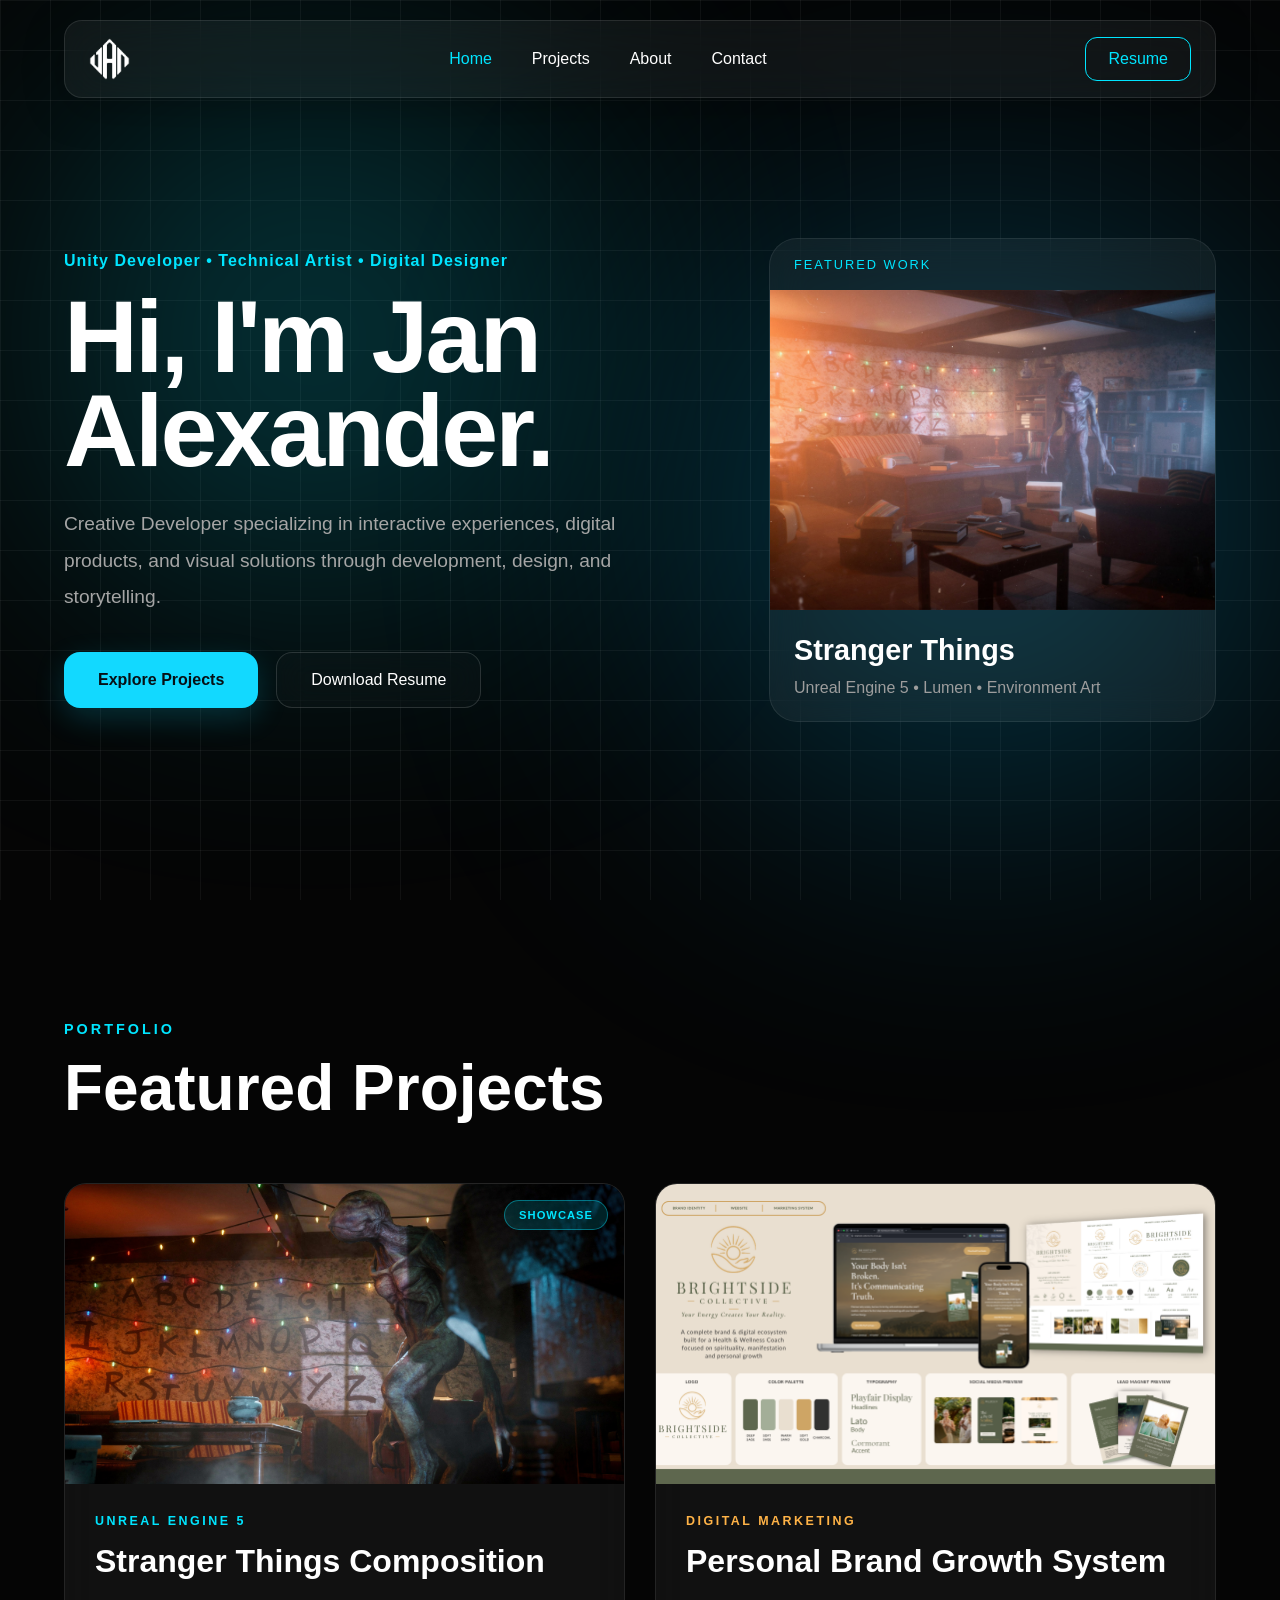
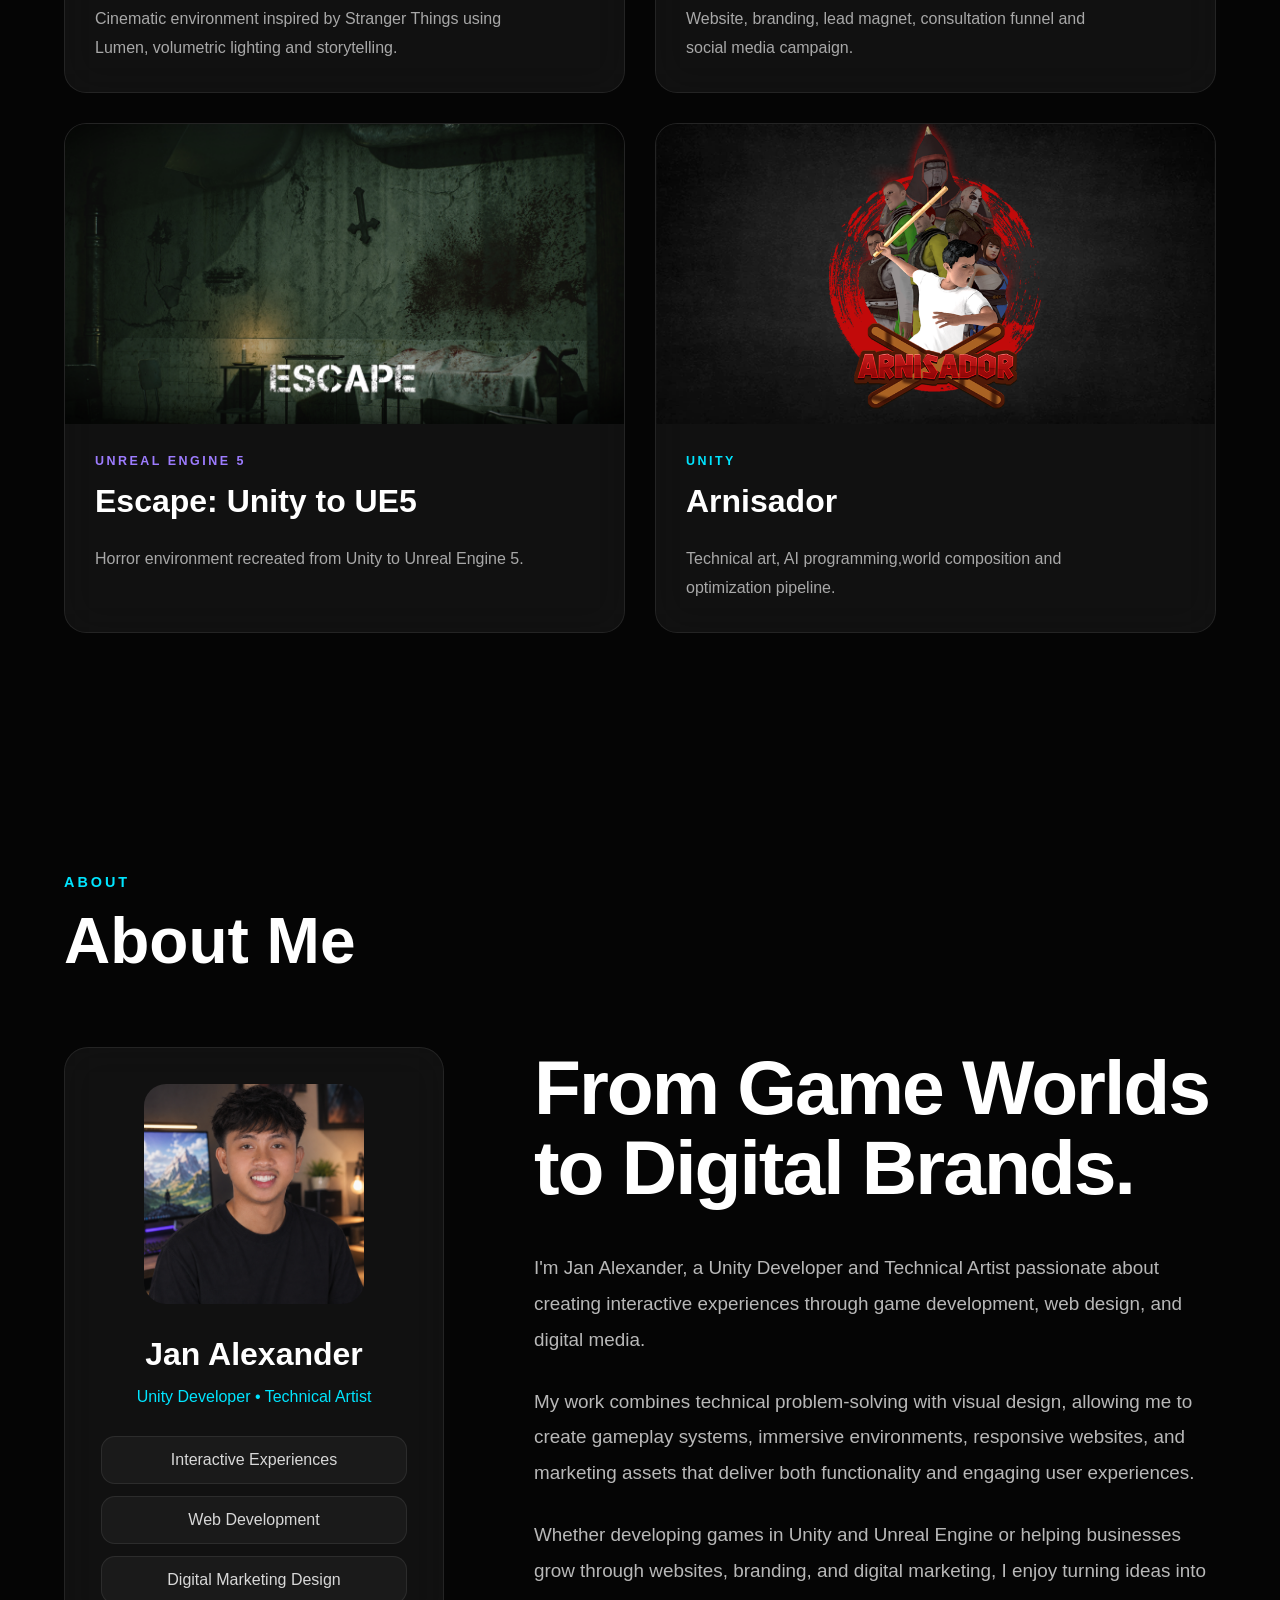
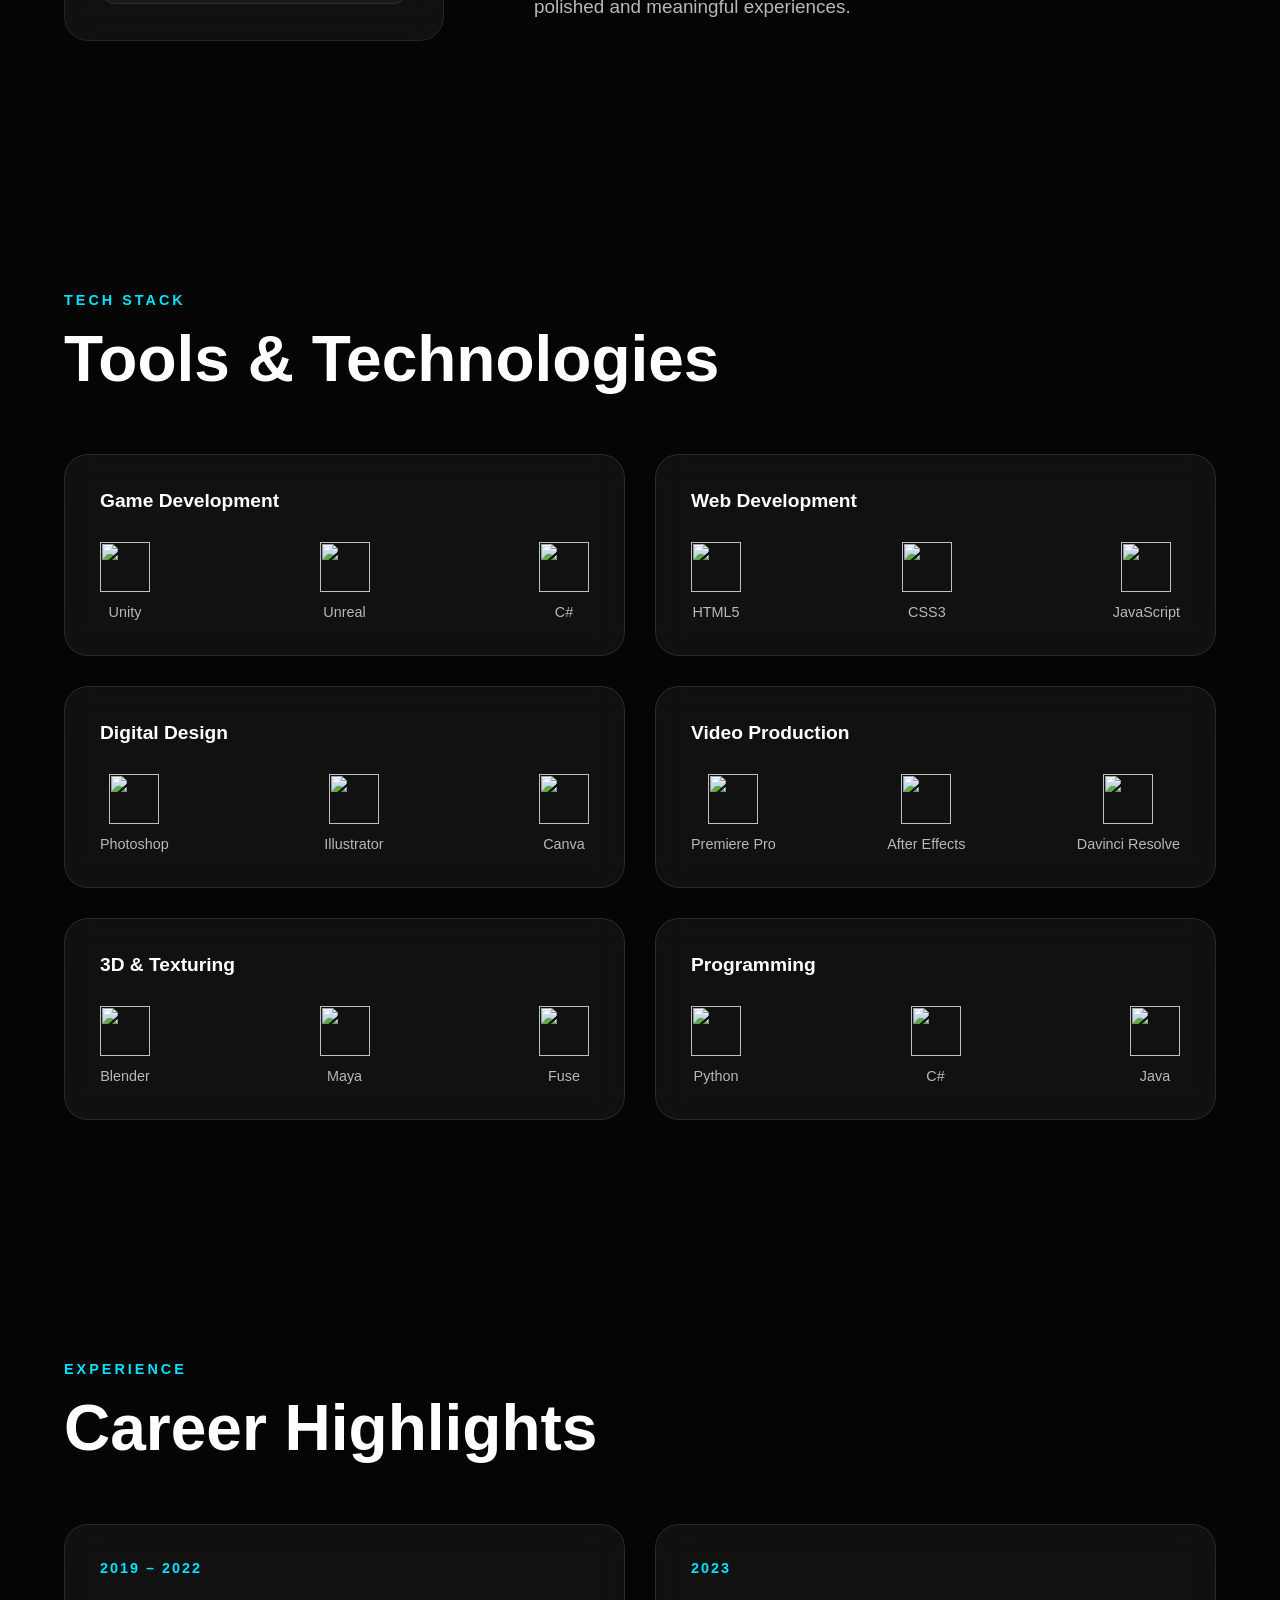
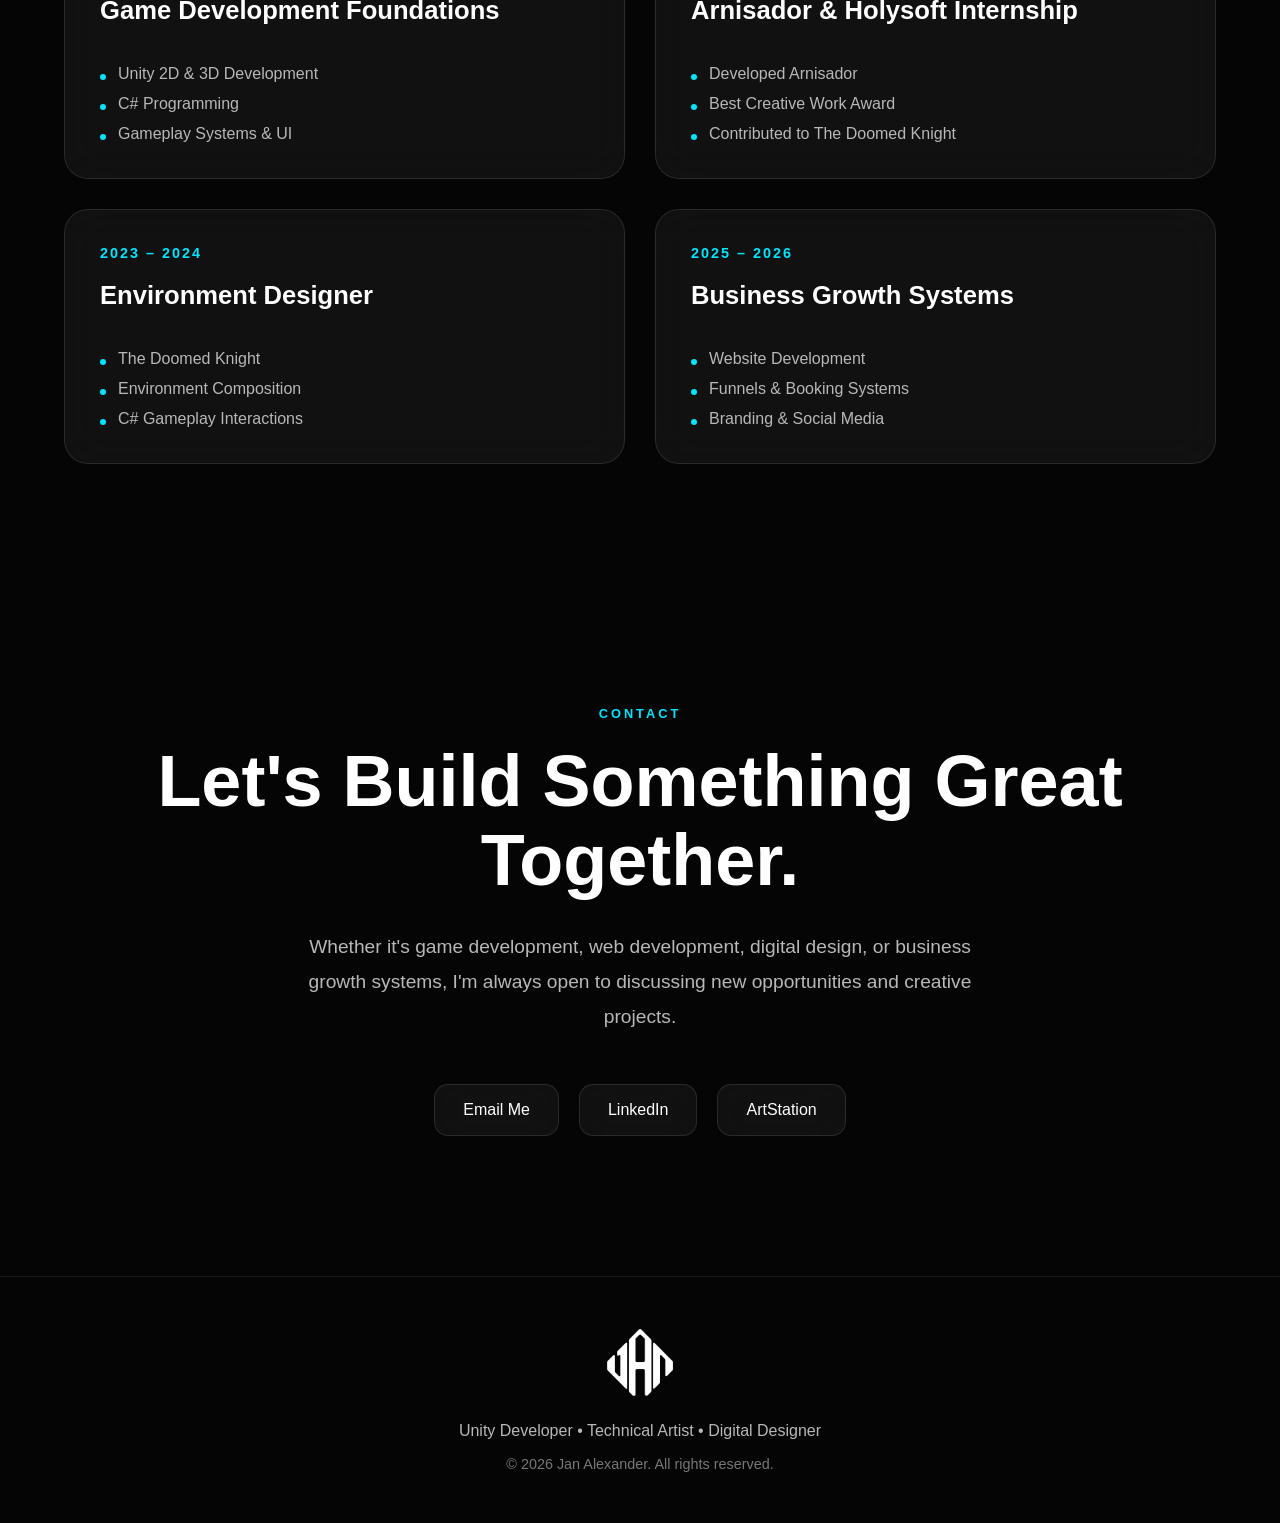
==== commit 7fcf8543: "Add files via upload" ====
--- a/index.html
+++ b/index.html
@@ -56,7 +56,7 @@
         class="resume-btn"
         target="_blank">
 
-            Download Resume
+            Resume
 
         </a>
 
@@ -91,7 +91,7 @@
                 class="secondary-btn"
                 download>
 
-                    Resume
+                    Download Resume
 
                 </a>
 
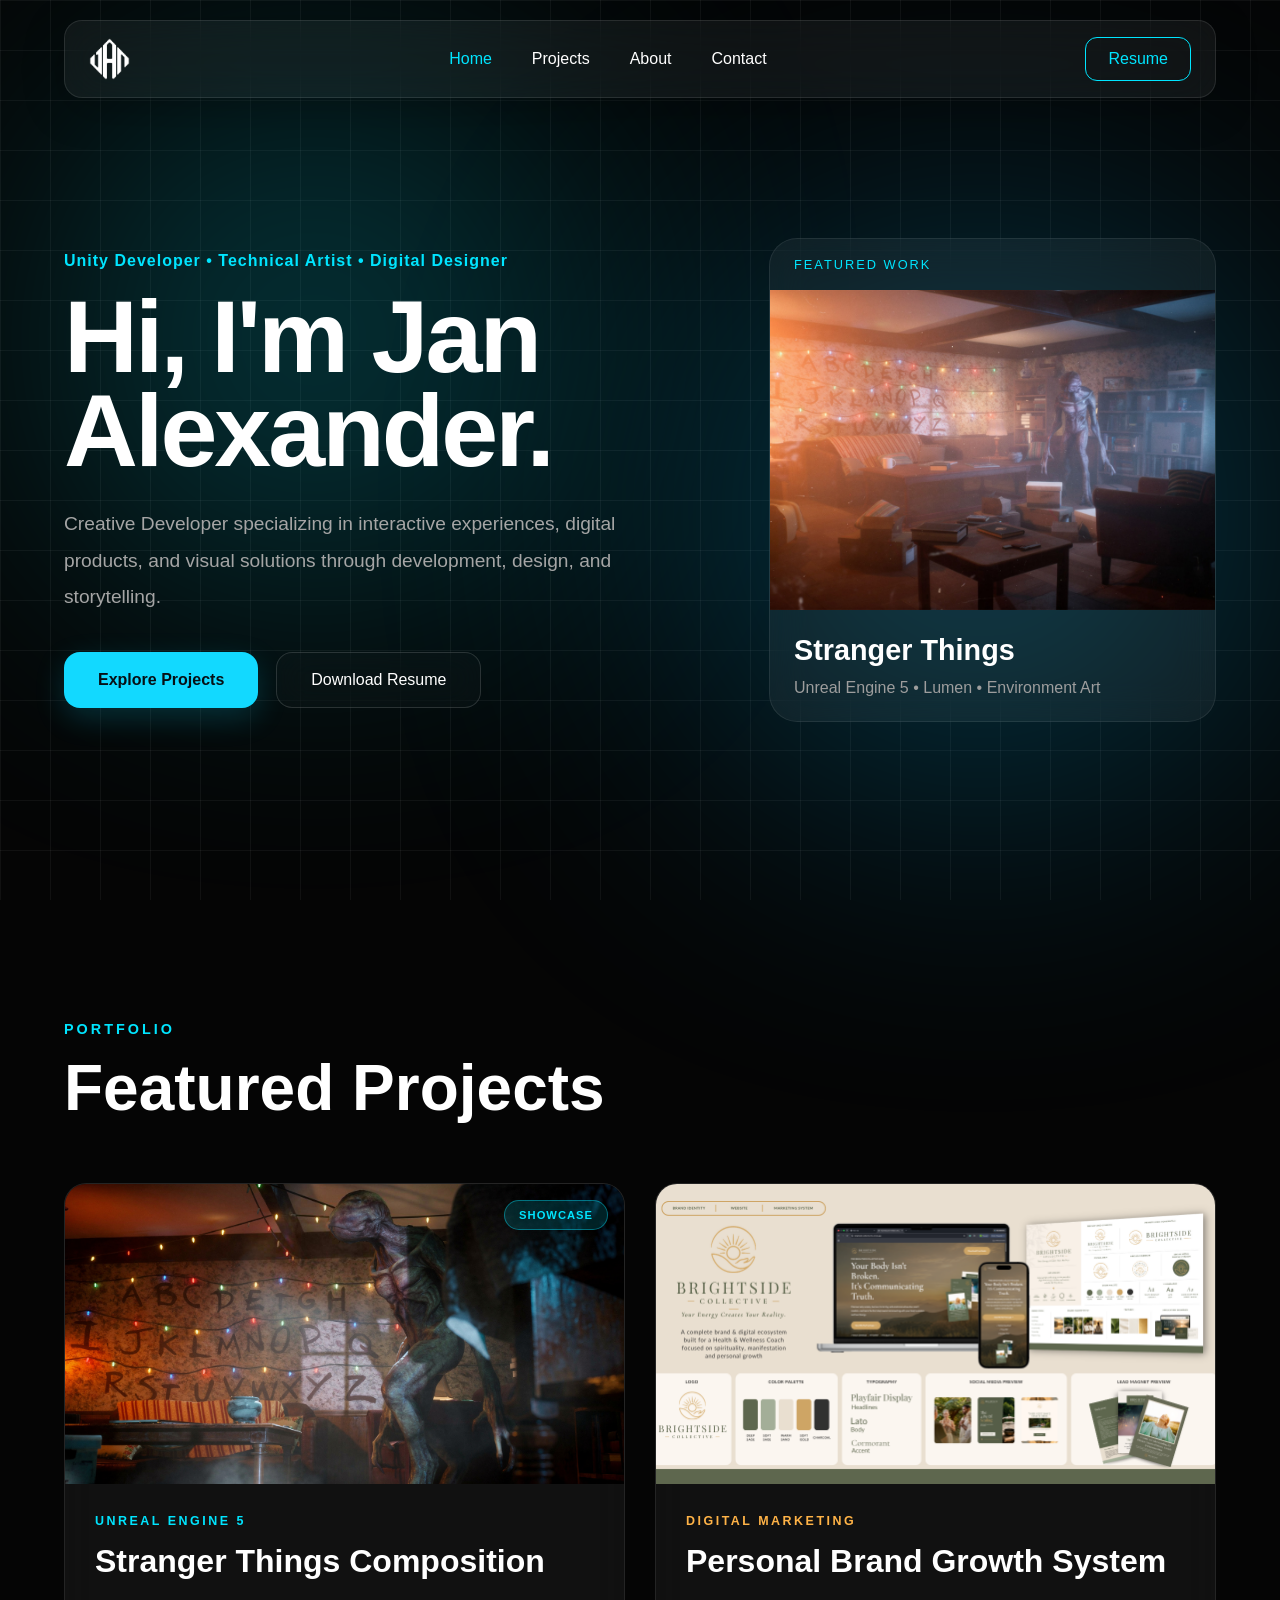
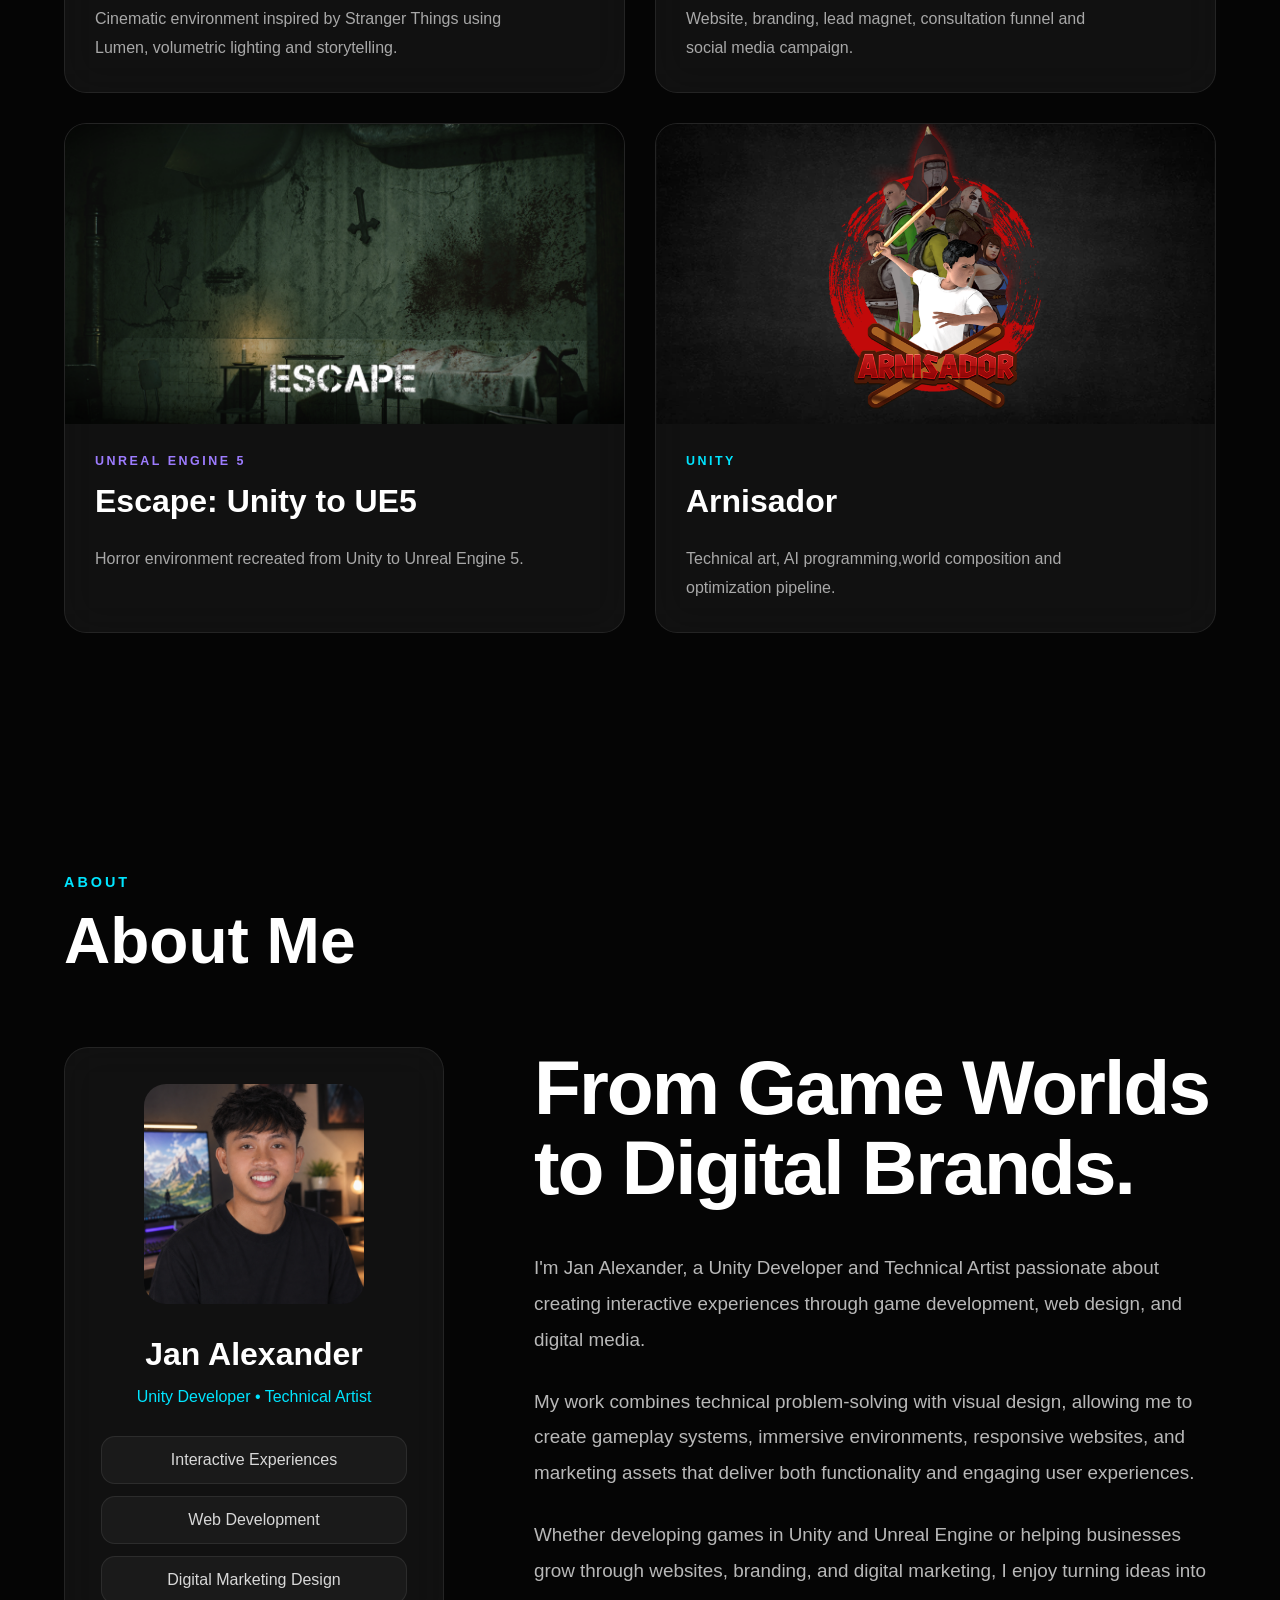
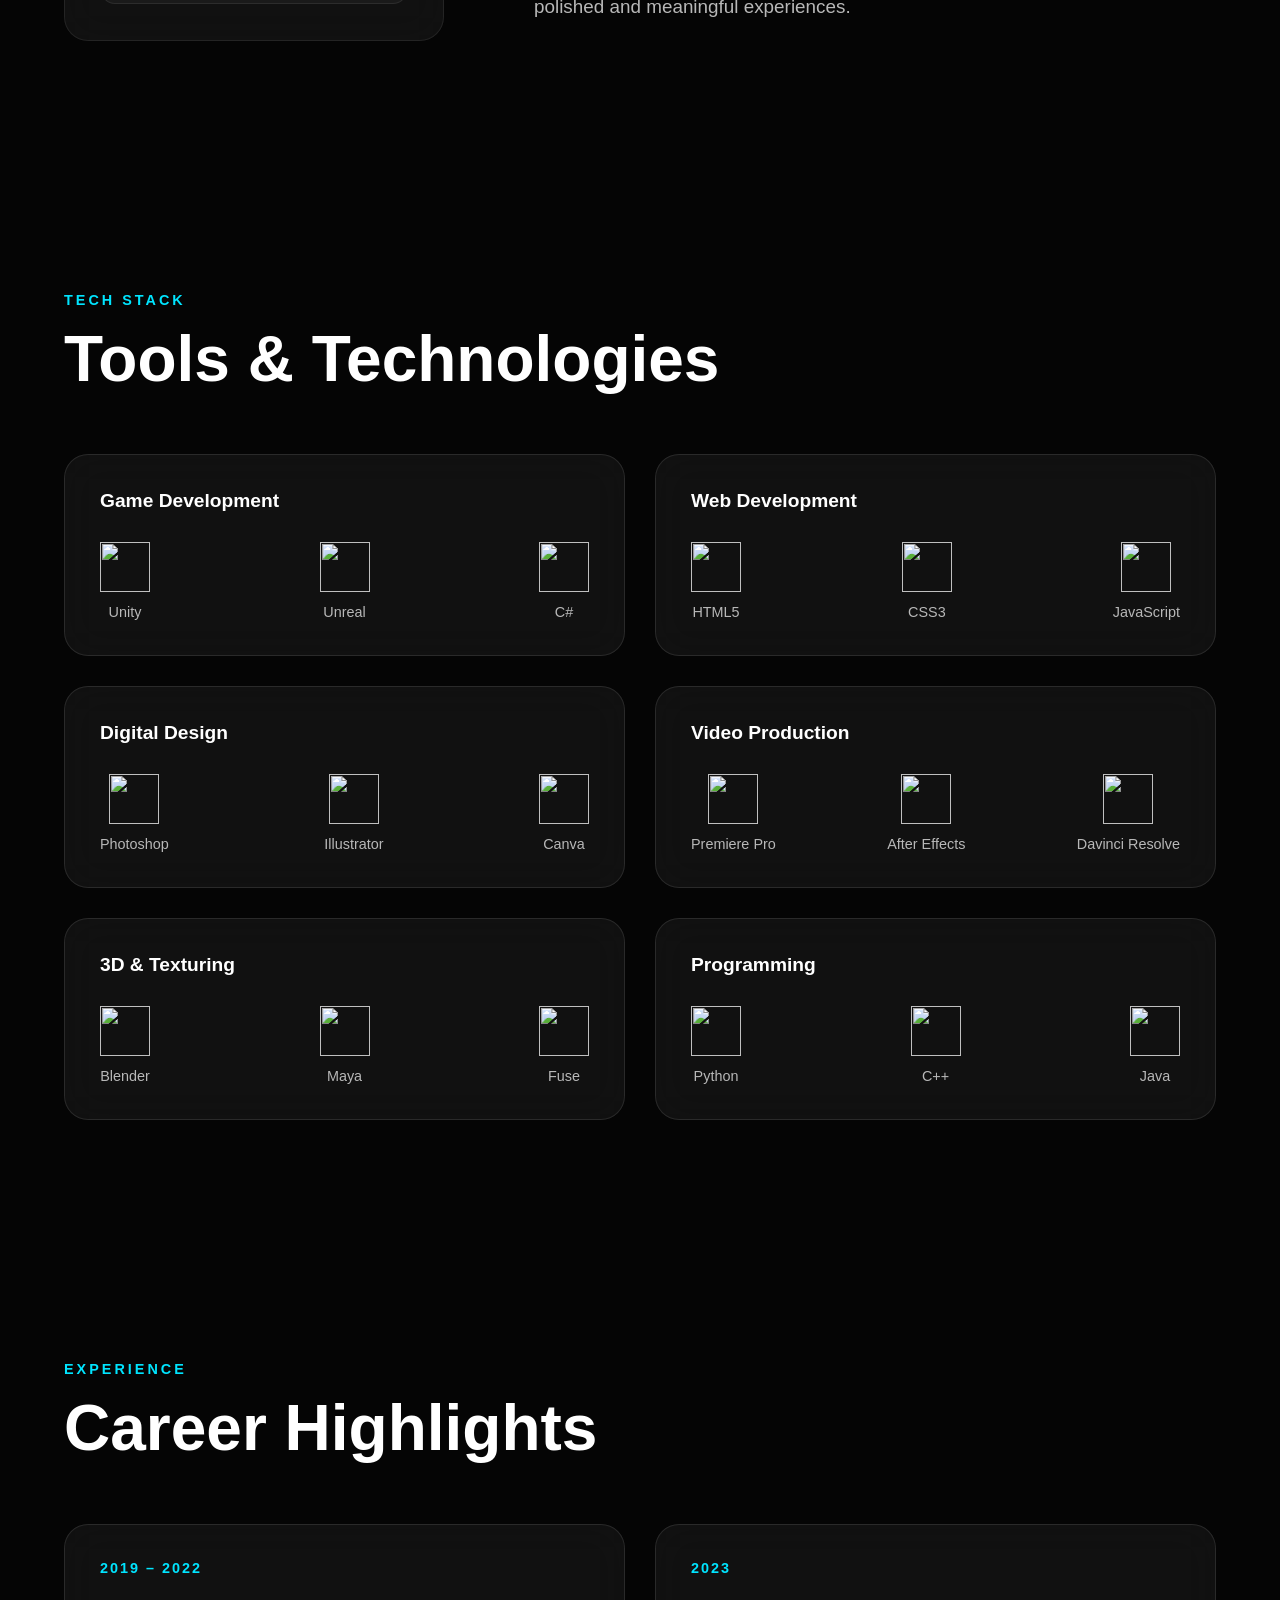
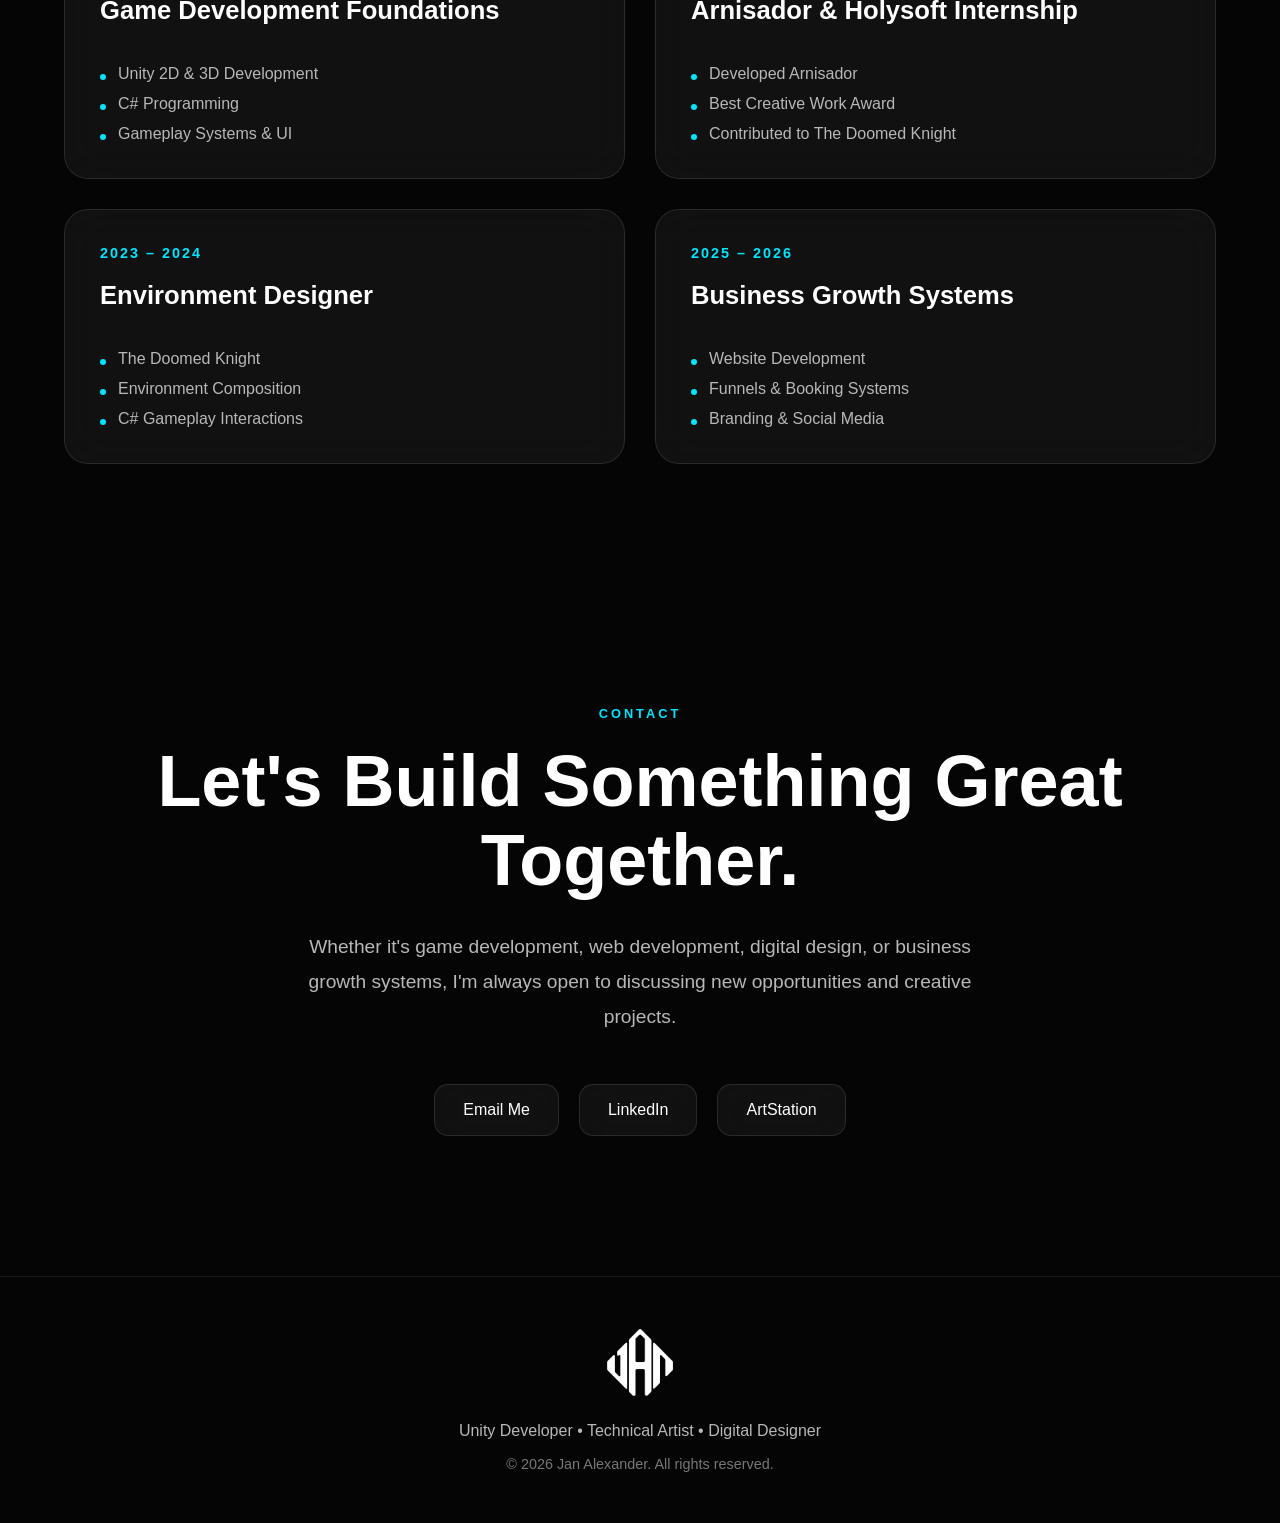
==== commit e672be80: "Update index.html" ====
--- a/index.html
+++ b/index.html
@@ -10,6 +10,7 @@
     <link rel="stylesheet" href="css/style.css">
     <link rel="stylesheet" href="css/animations.css">
     <link rel="stylesheet" href="css/responsive.css">
+    <link rel="icon" type="image/png" href="https://github.com/DEREDOC111/jan.alexander.github.io/blob/main/favicon.png?raw=true">
 </head>
 
 <body>
@@ -470,7 +471,7 @@
 
                     <div class="skill-item">
                         <img src="https://devicons.railway.com/i/cplusplus.png" alt="">
-                        <p>C#</p>
+                        <p>C++</p>
                     </div>
 
                     <div class="skill-item">
@@ -637,4 +638,4 @@
 
 </footer>
 
-</html>+</html>
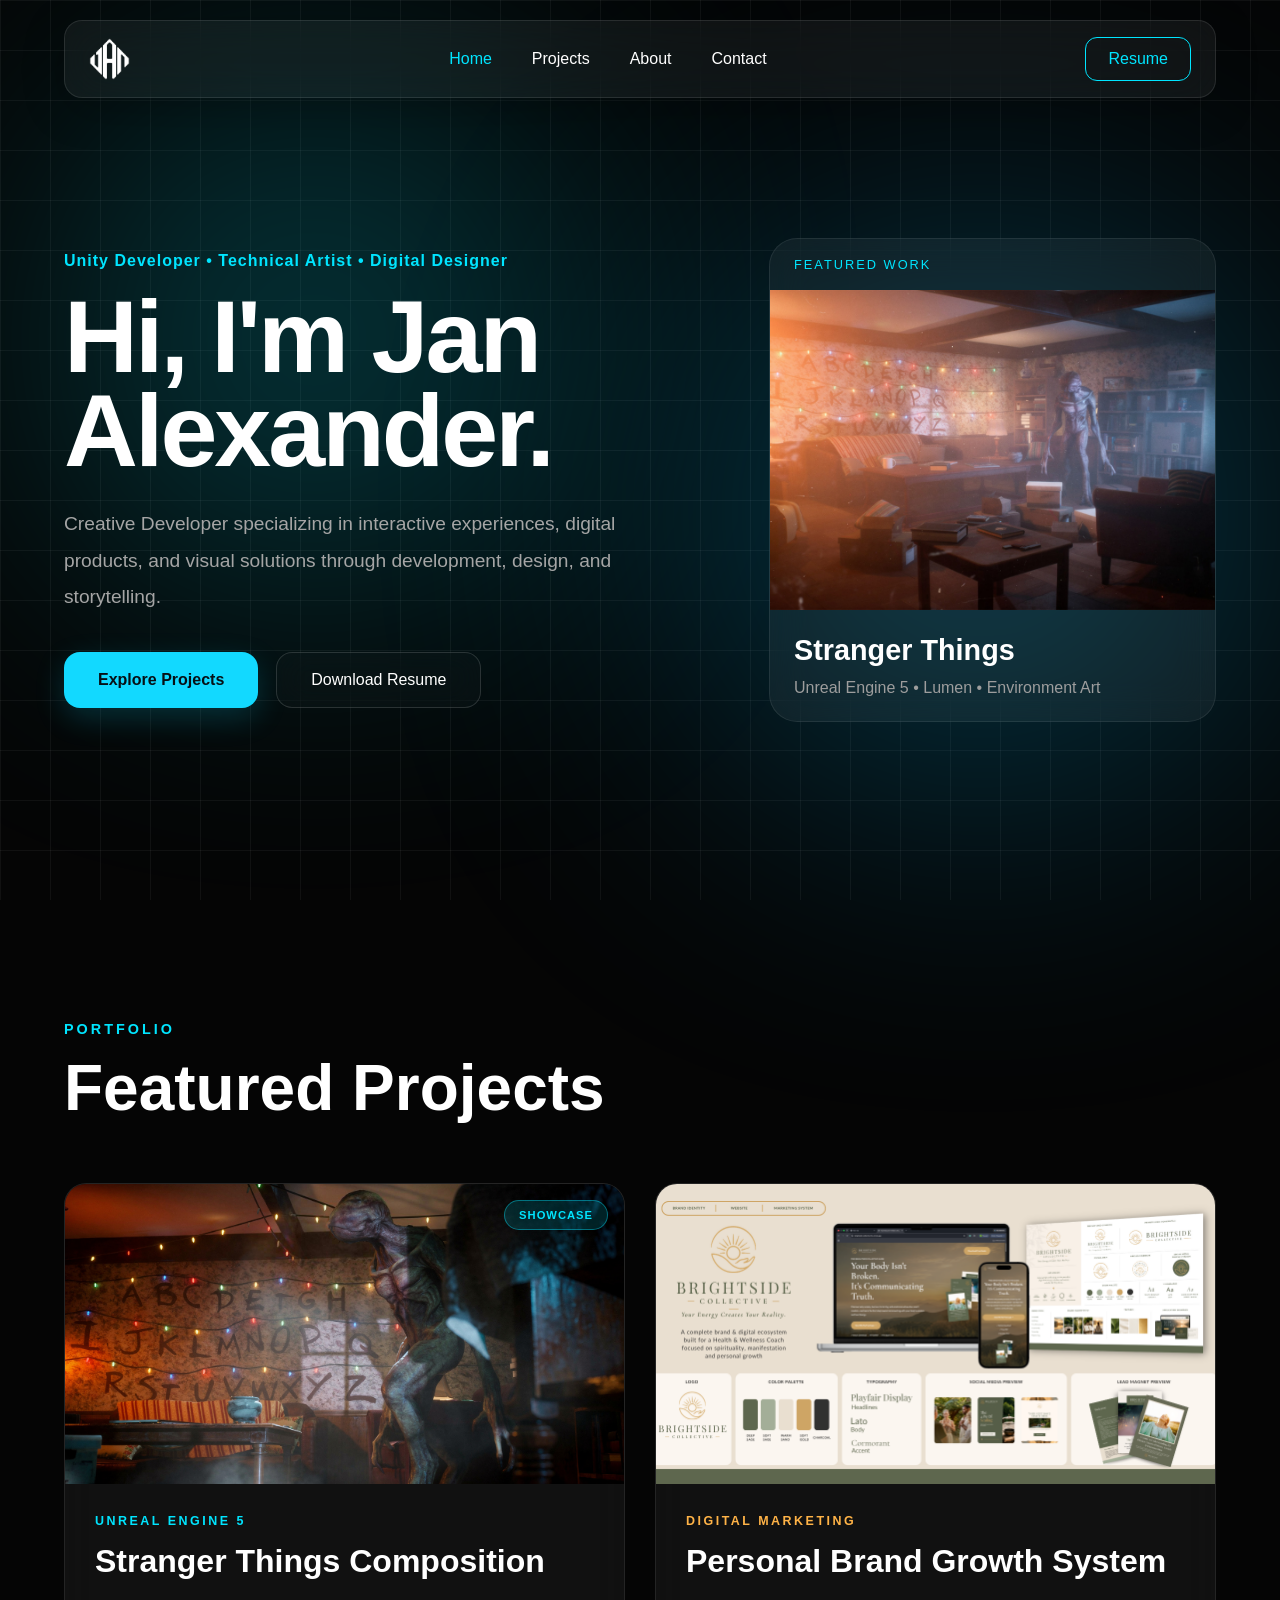
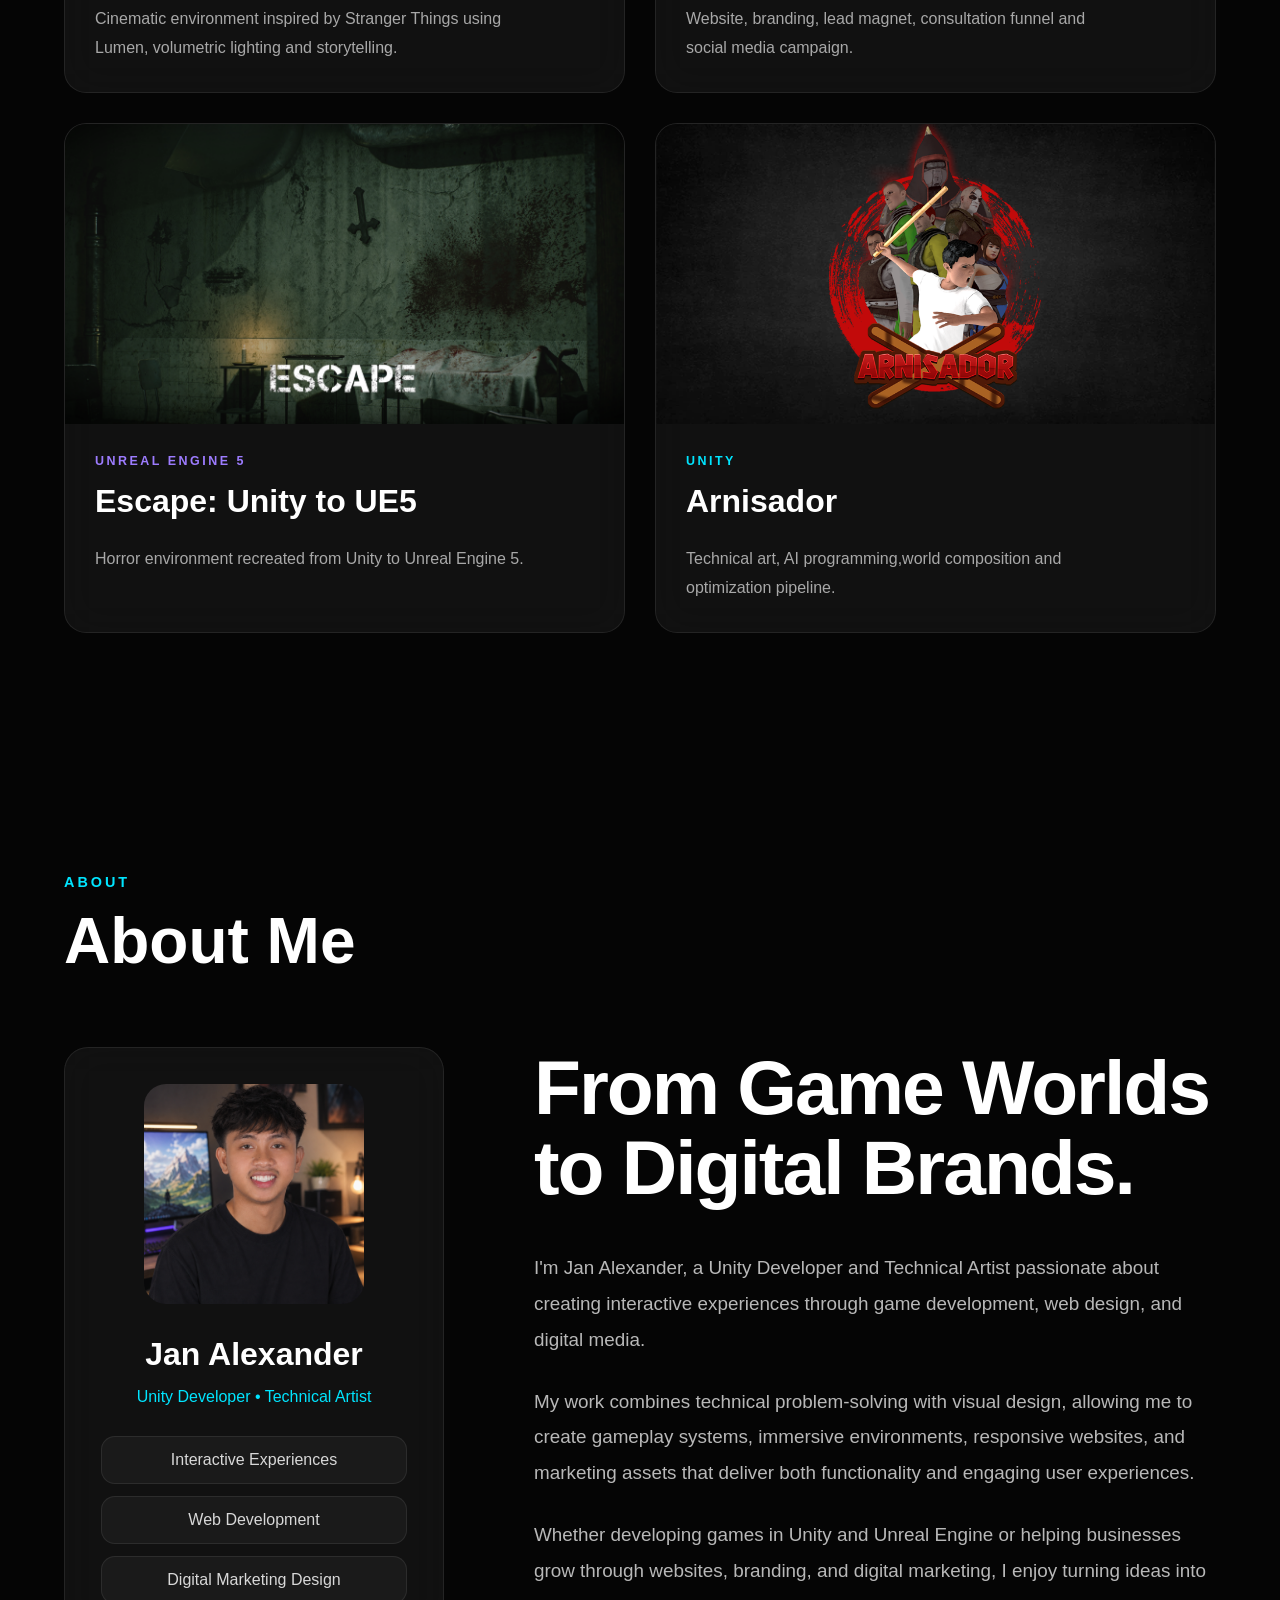
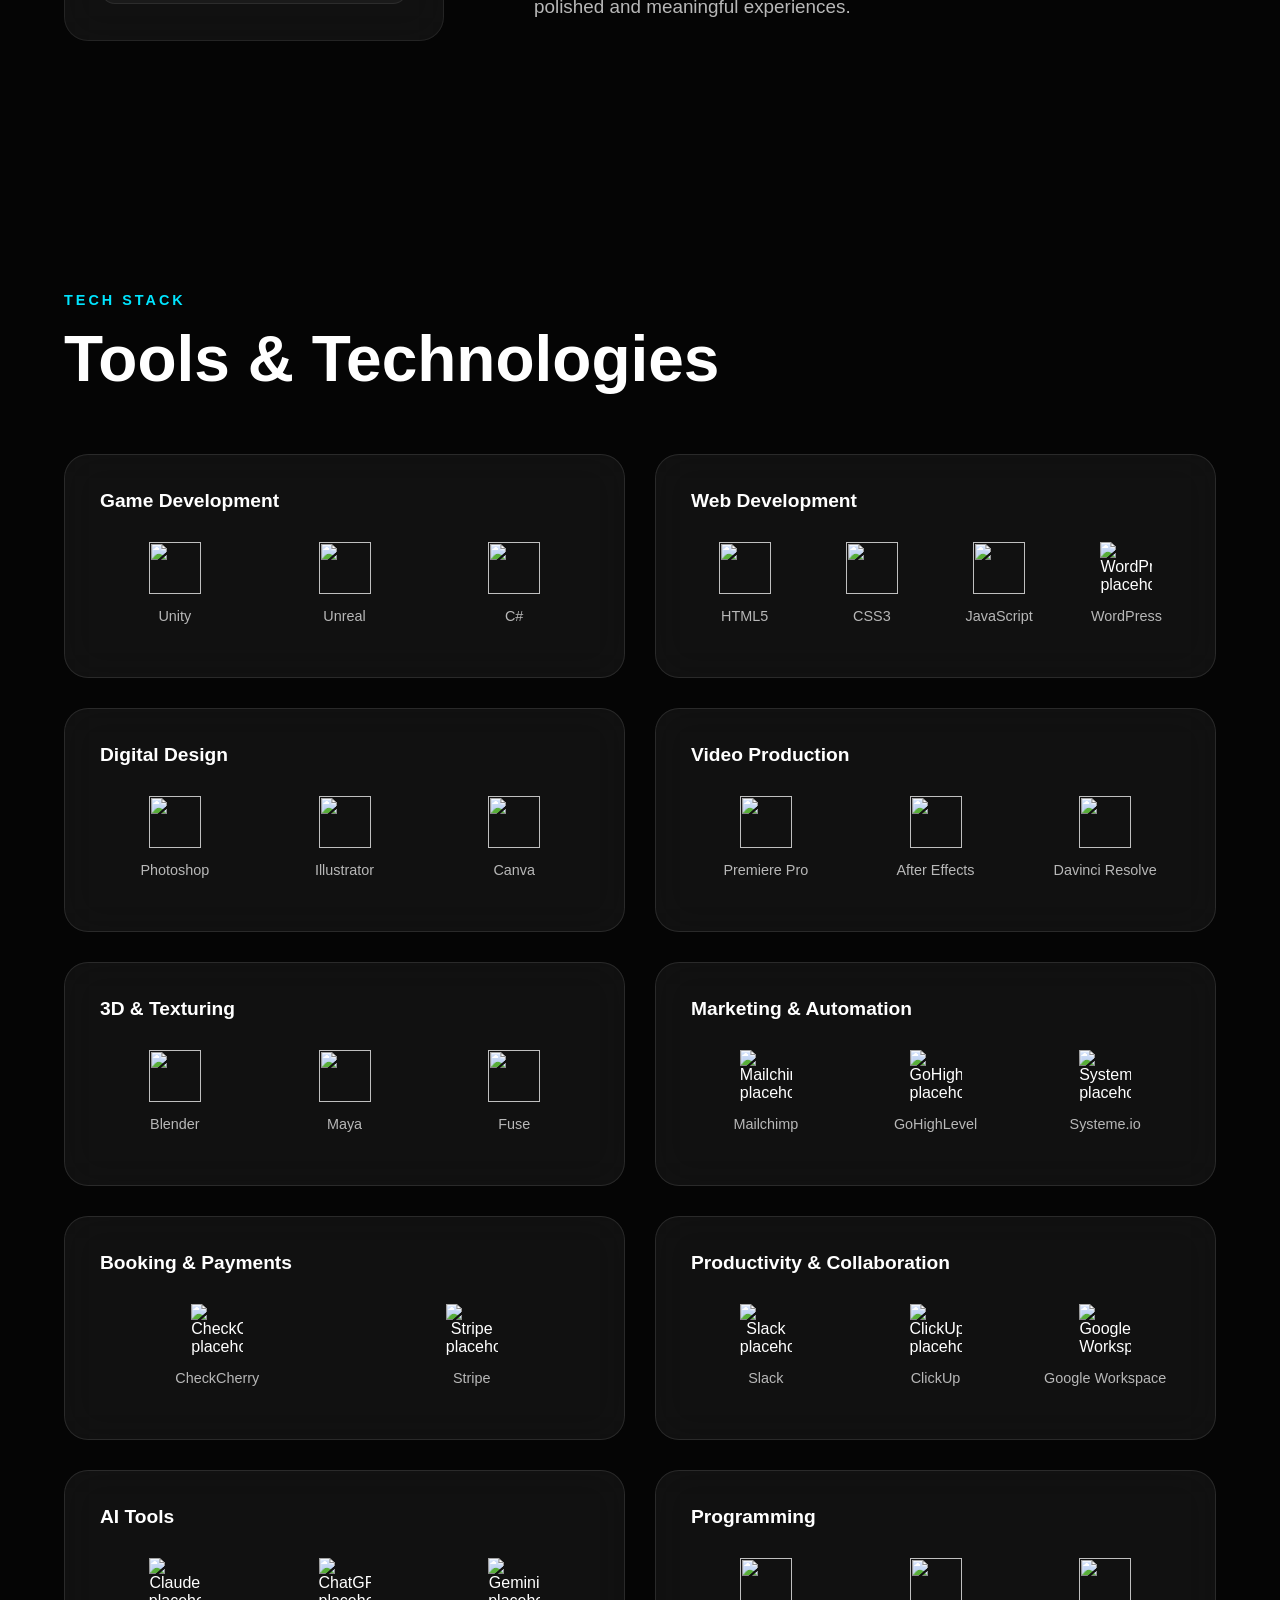
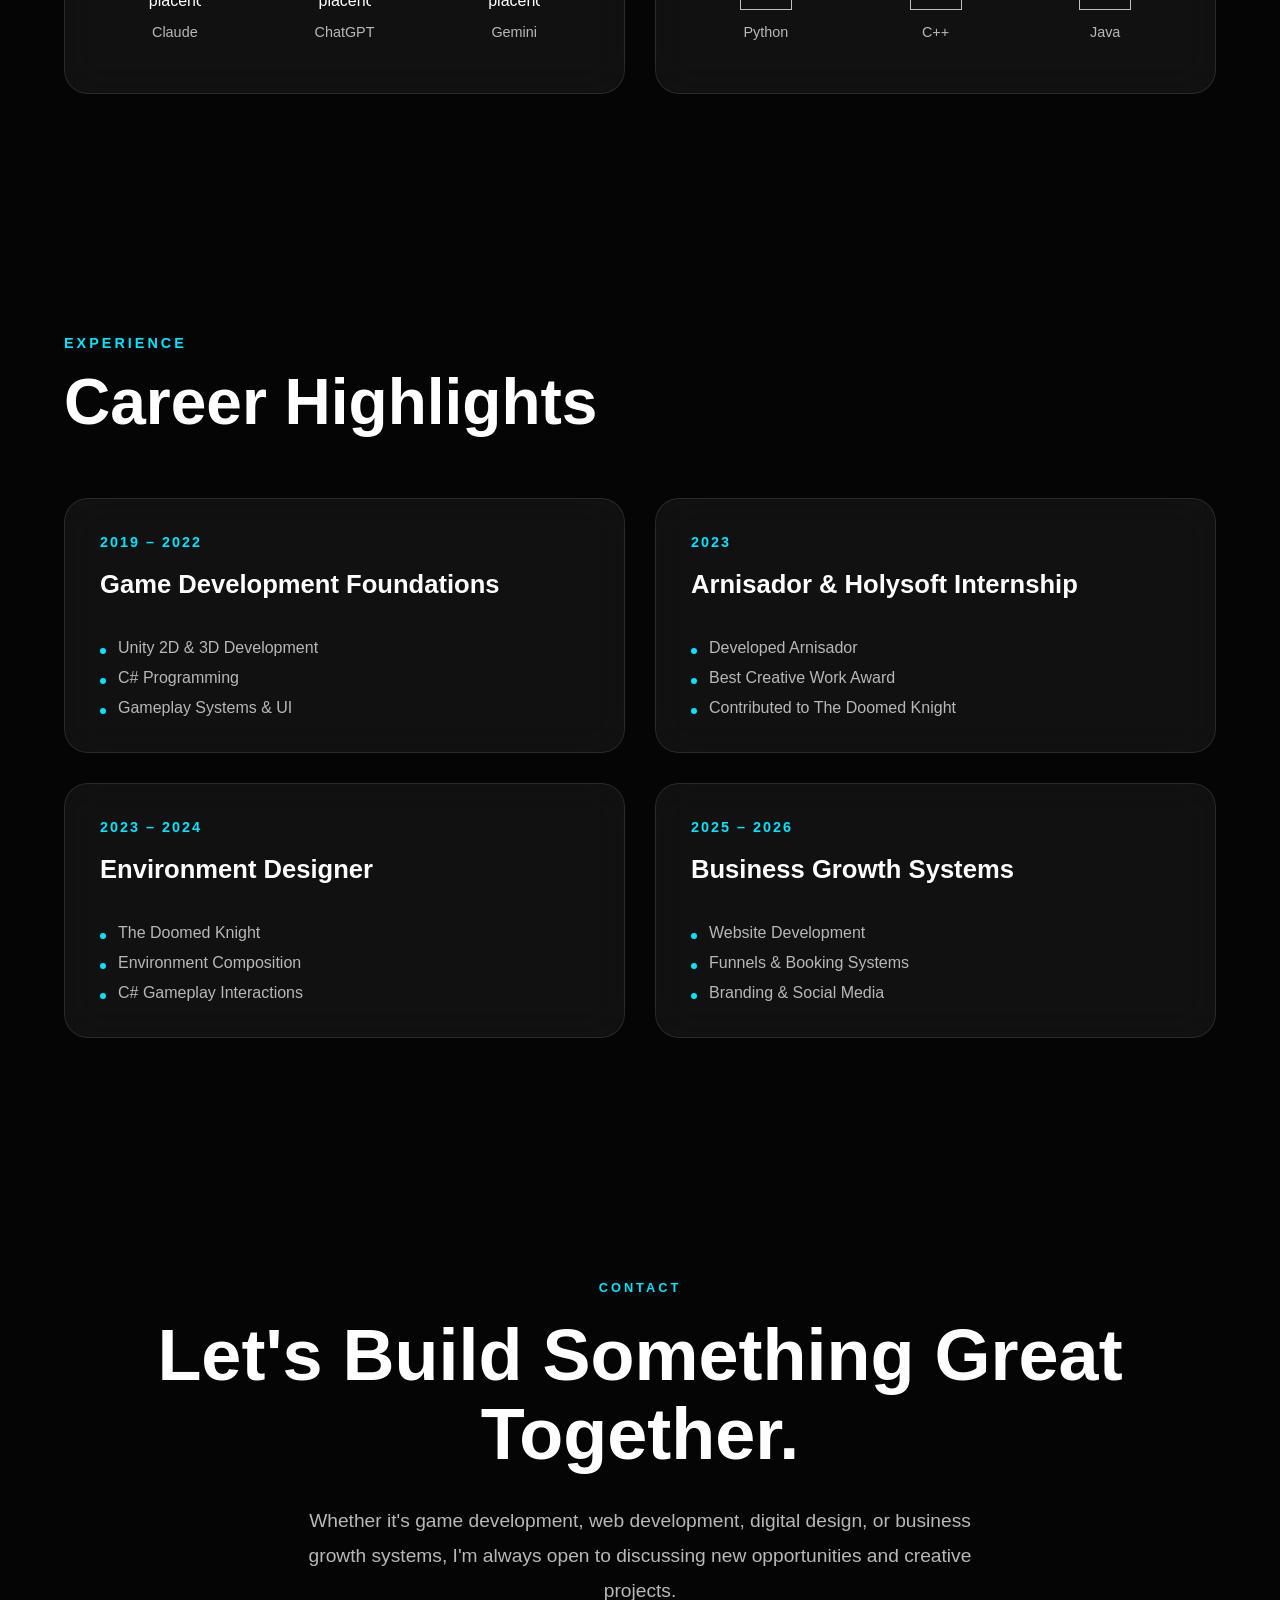
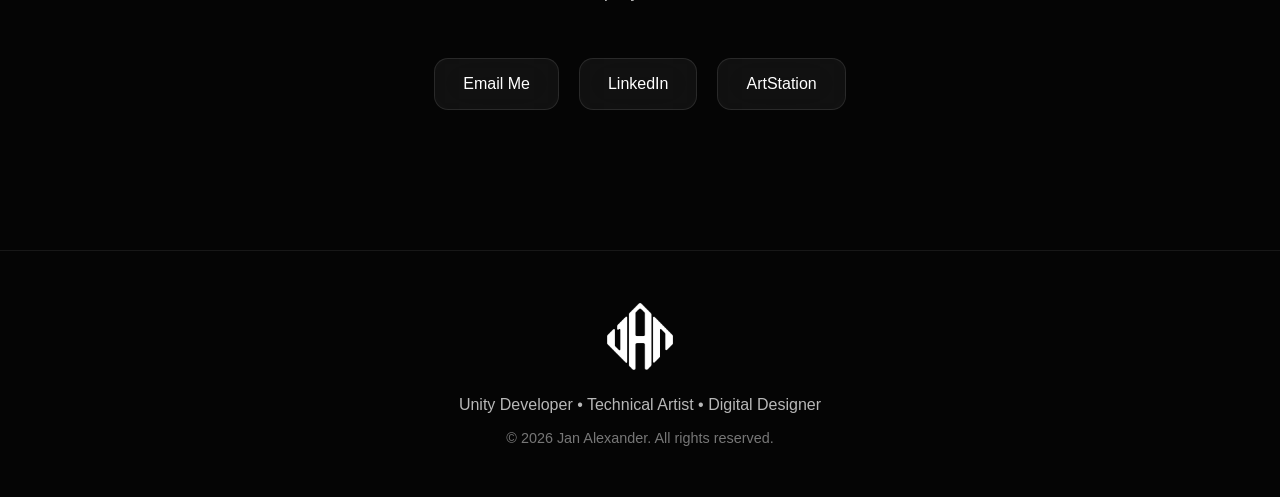
==== commit cd9c9543: "Add new skills and tools to index.html Added new skill items for WordPress, Mailchimp, GoHighLevel, " ====
--- a/index.html
+++ b/index.html
@@ -53,7 +53,7 @@
 
         </button>
 
-        <a href="assets/documents/Jan_Alexander_Tolentino_CV.pdf"
+        <a href="assets/documents/Jan_Alexander_Tolentino_CV_2026.pdf"
         class="resume-btn"
         target="_blank">
 
@@ -88,7 +88,7 @@
                     Explore Projects
                 </a>
 
-                <a href="assets/documents/Jan_Alexander_Tolentino_CV.pdf"
+                <a href="assets/documents/Jan_Alexander_Tolentino_CV_2026.pdf"
                 class="secondary-btn"
                 download>
 
@@ -373,6 +373,11 @@
                         <p>JavaScript</p>
                     </div>
 
+                    <div class="skill-item">
+                        <img src="assets/images/tech-stack/placeholders/wordpress.svg" alt="WordPress placeholder logo">
+                        <p>WordPress</p>
+                    </div>
+
                 </div>
 
             </div>
@@ -451,6 +456,105 @@
                     <div class="skill-item">
                         <img src="https://github.com/DEREDOC111/jan.alexander.github.io/blob/main/fuse.png?raw=true" alt="">
                         <p>Fuse</p>
+                    </div>
+
+                </div>
+
+            </div>
+
+            <!-- Marketing & Automation -->
+            <div class="skill-card">
+
+                <h3>Marketing & Automation</h3>
+
+                <div class="skill-icons">
+
+                    <div class="skill-item">
+                        <img src="assets/images/tech-stack/placeholders/mailchimp.svg" alt="Mailchimp placeholder logo">
+                        <p>Mailchimp</p>
+                    </div>
+
+                    <div class="skill-item">
+                        <img src="assets/images/tech-stack/placeholders/gohighlevel.svg" alt="GoHighLevel placeholder logo">
+                        <p>GoHighLevel</p>
+                    </div>
+
+                    <div class="skill-item">
+                        <img src="assets/images/tech-stack/placeholders/systemeio.svg" alt="Systeme.io placeholder logo">
+                        <p>Systeme.io</p>
+                    </div>
+
+                </div>
+
+            </div>
+
+            <!-- Booking & Payments -->
+            <div class="skill-card">
+
+                <h3>Booking & Payments</h3>
+
+                <div class="skill-icons">
+
+                    <div class="skill-item">
+                        <img src="assets/images/tech-stack/placeholders/checkcherry.svg" alt="CheckCherry placeholder logo">
+                        <p>CheckCherry</p>
+                    </div>
+
+                    <div class="skill-item">
+                        <img src="assets/images/tech-stack/placeholders/stripe.svg" alt="Stripe placeholder logo">
+                        <p>Stripe</p>
+                    </div>
+
+                </div>
+
+            </div>
+
+            <!-- Productivity & Collaboration -->
+            <div class="skill-card">
+
+                <h3>Productivity & Collaboration</h3>
+
+                <div class="skill-icons">
+
+                    <div class="skill-item">
+                        <img src="assets/images/tech-stack/placeholders/slack.svg" alt="Slack placeholder logo">
+                        <p>Slack</p>
+                    </div>
+
+                    <div class="skill-item">
+                        <img src="assets/images/tech-stack/placeholders/clickup.svg" alt="ClickUp placeholder logo">
+                        <p>ClickUp</p>
+                    </div>
+
+                    <div class="skill-item">
+                        <img src="assets/images/tech-stack/placeholders/google-workspace.svg" alt="Google Workspace placeholder logo">
+                        <p>Google Workspace</p>
+                    </div>
+
+                </div>
+
+            </div>
+
+            <!-- AI Tools -->
+            <div class="skill-card">
+
+                <h3>AI Tools</h3>
+
+                <div class="skill-icons">
+
+                    <div class="skill-item">
+                        <img src="assets/images/tech-stack/placeholders/claude.svg" alt="Claude placeholder logo">
+                        <p>Claude</p>
+                    </div>
+
+                    <div class="skill-item">
+                        <img src="assets/images/tech-stack/placeholders/chatgpt.svg" alt="ChatGPT placeholder logo">
+                        <p>ChatGPT</p>
+                    </div>
+
+                    <div class="skill-item">
+                        <img src="assets/images/tech-stack/placeholders/gemini.svg" alt="Gemini placeholder logo">
+                        <p>Gemini</p>
                     </div>
 
                 </div>
--- a/css/style.css
+++ b/css/style.css
@@ -1242,7 +1242,58 @@
     font-size:1.2rem;
 }
 
+/* SKILL ICON CONTAINER */
+
 .skill-icons{
+    display:flex;
+    justify-content:space-between;
+    align-items:flex-start;
+    gap:20px;
+    width:100%;
+}
+
+/* INDIVIDUAL SKILL ITEM */
+
+.skill-item{
+    display:flex;
+    flex:1;
+    min-width:0;
+    flex-direction:column;
+    align-items:center;
+    justify-content:flex-start;
+    gap:12px;
+    text-align:center;
+    transition:.3s ease;
+}
+
+/* SKILL LOGOS */
+
+.skill-item img{
+    width:52px;
+    height:52px;
+    object-fit:contain;
+    display:block;
+}
+
+/* SKILL LABELS */
+
+.skill-item p{
+    color:#b8b8b8;
+    font-size:.9rem;
+    line-height:1.4;
+    text-align:center;
+    min-height:2.5em;
+    display:flex;
+    align-items:flex-start;
+    justify-content:center;
+}
+
+/* HOVER EFFECT */
+
+.skill-item:hover{
+    transform:translateY(-5px);
+}
+/*.skill-icons{
     display:flex;
     justify-content:space-between;
     gap:20px;
@@ -1266,7 +1317,7 @@
 .skill-item p{
     color:#b8b8b8;
     font-size:.9rem;
-}
+}*/
 
 .skill-item:hover{
     transform:translateY(-5px);
@@ -1513,4 +1564,4 @@
 
     padding:12px;
 
-}+}
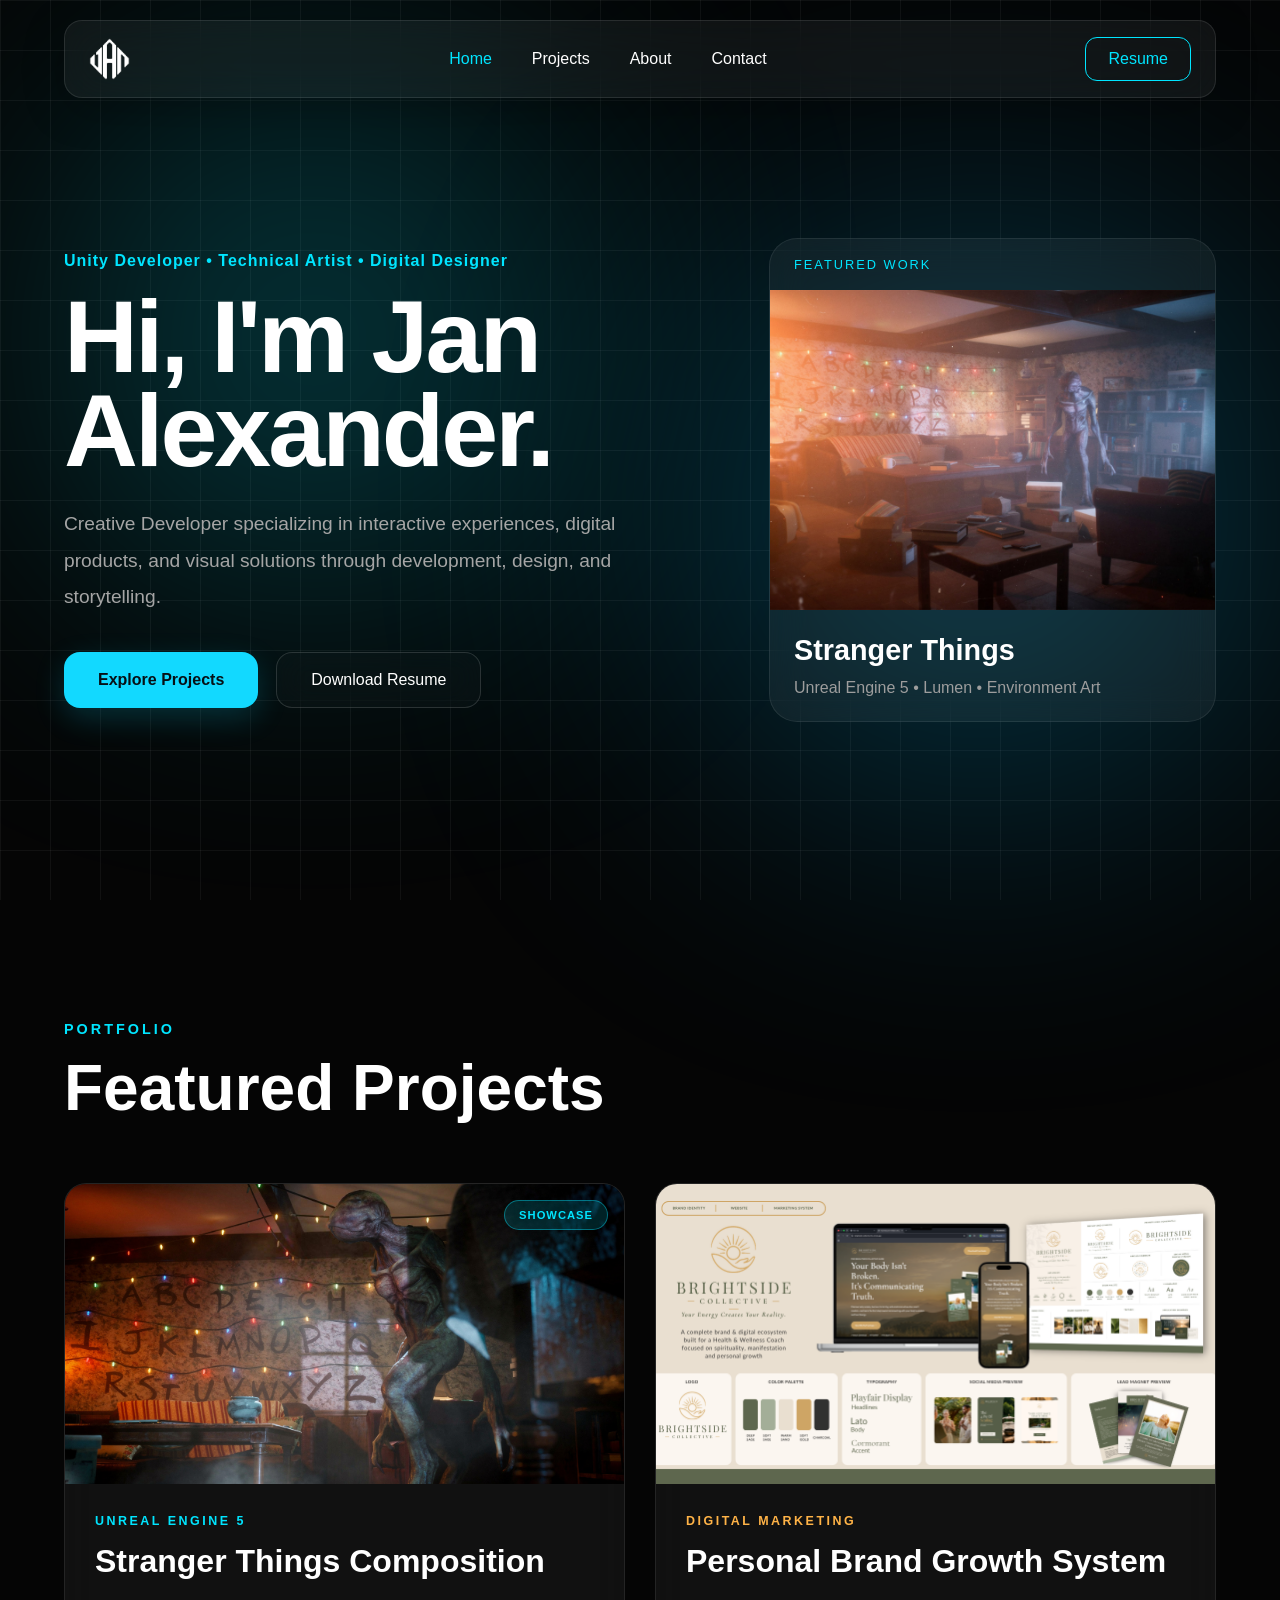
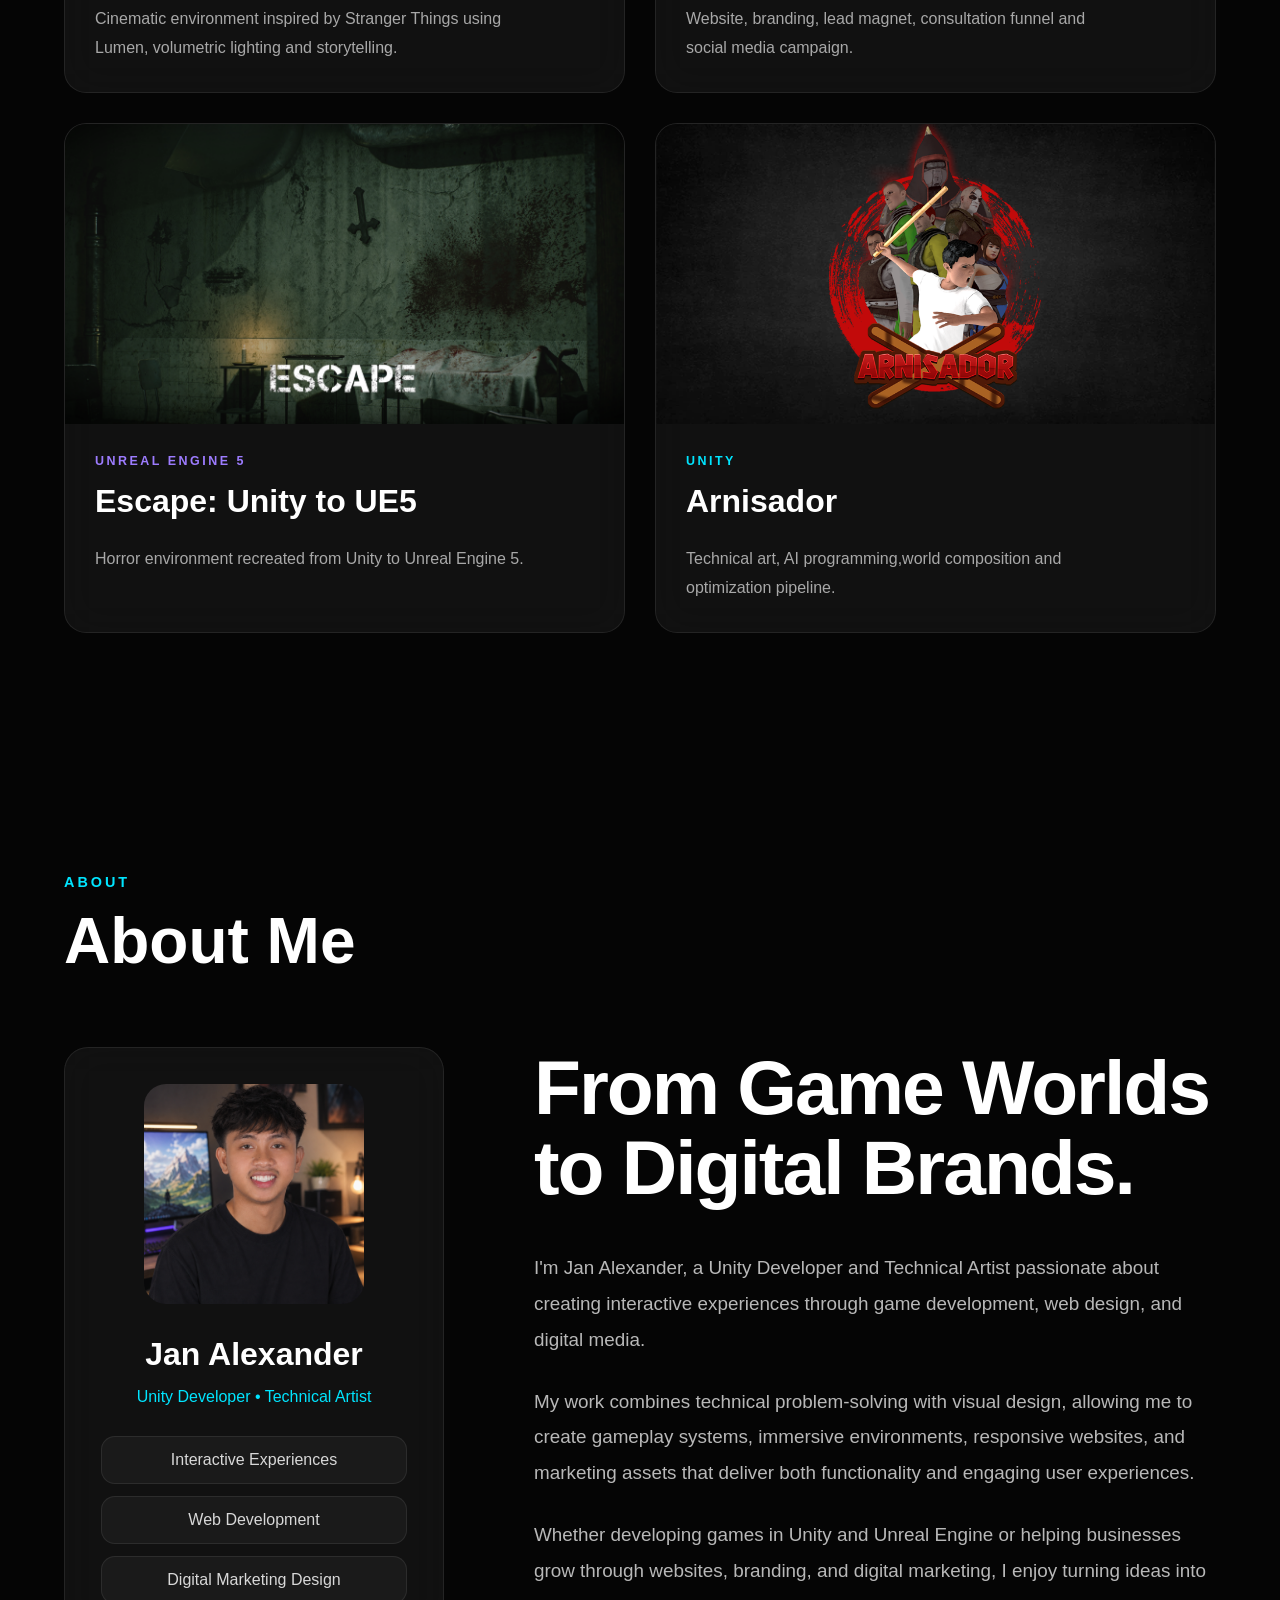
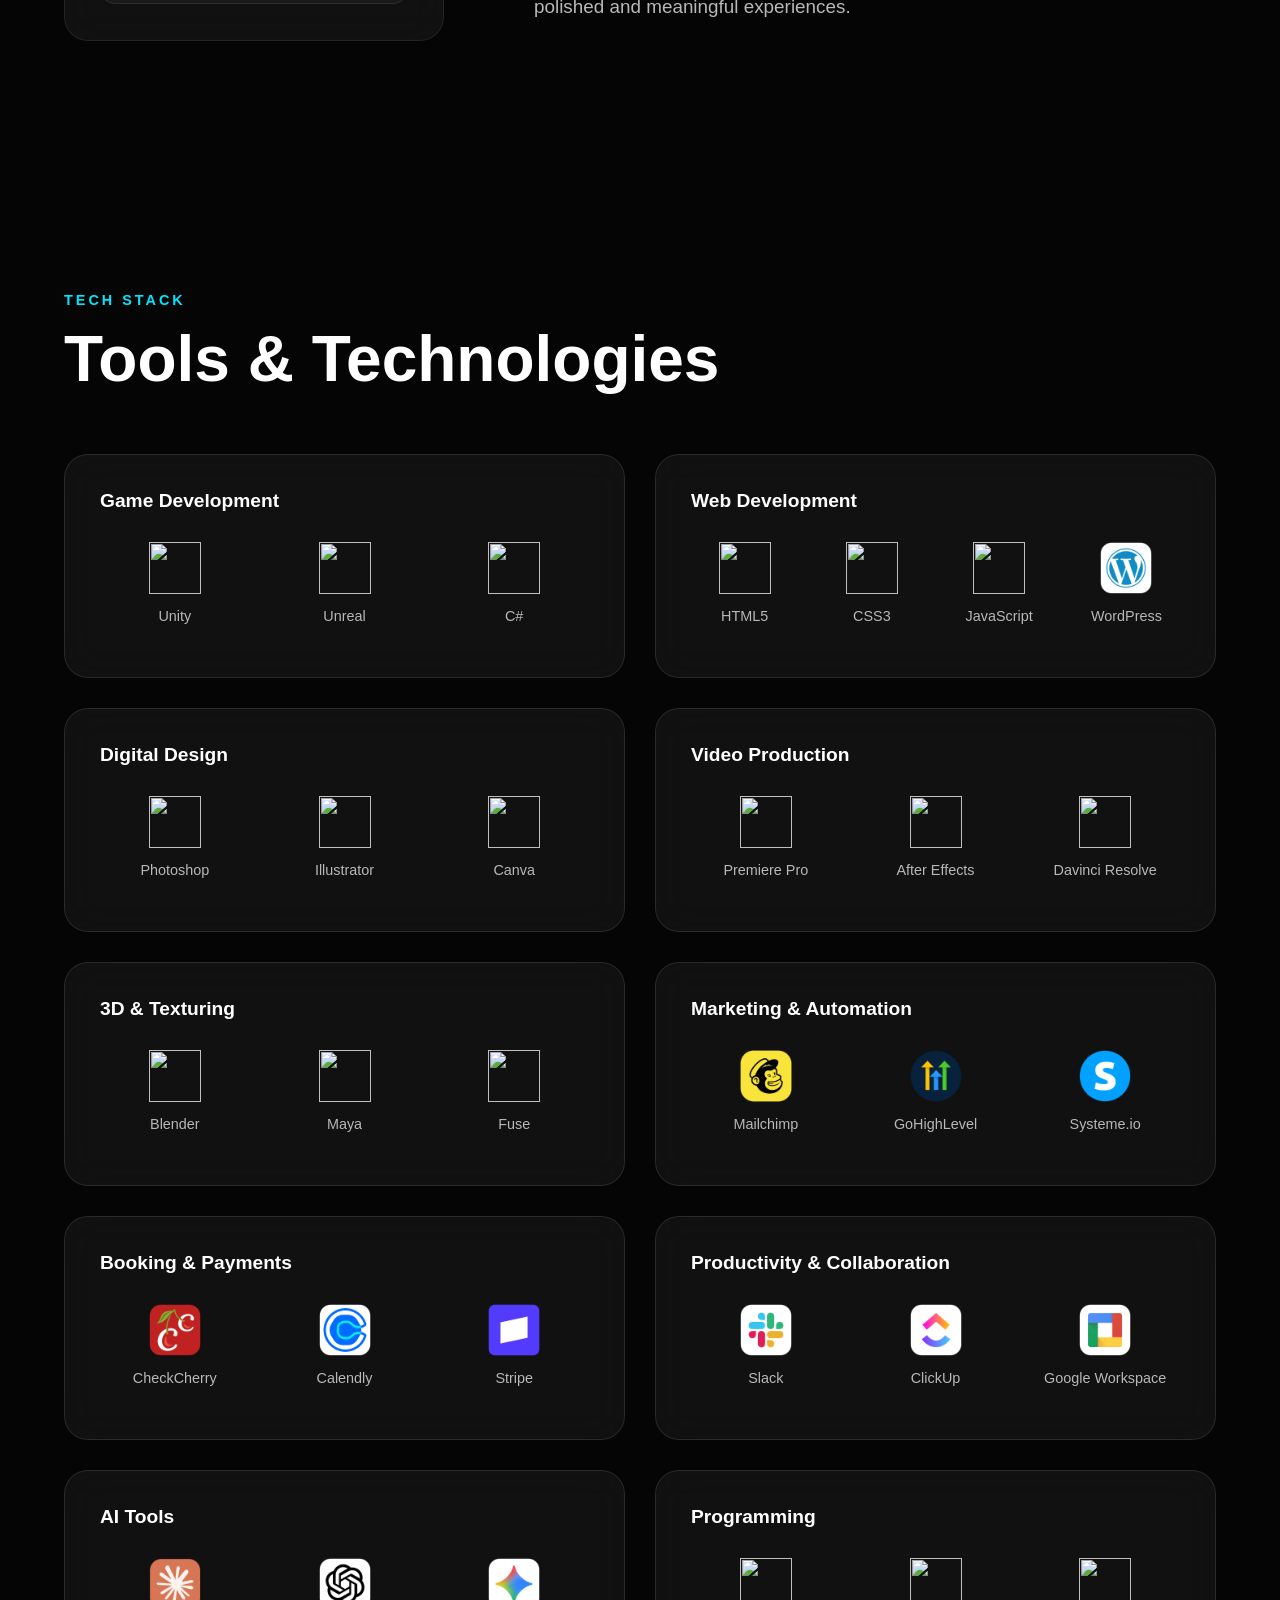
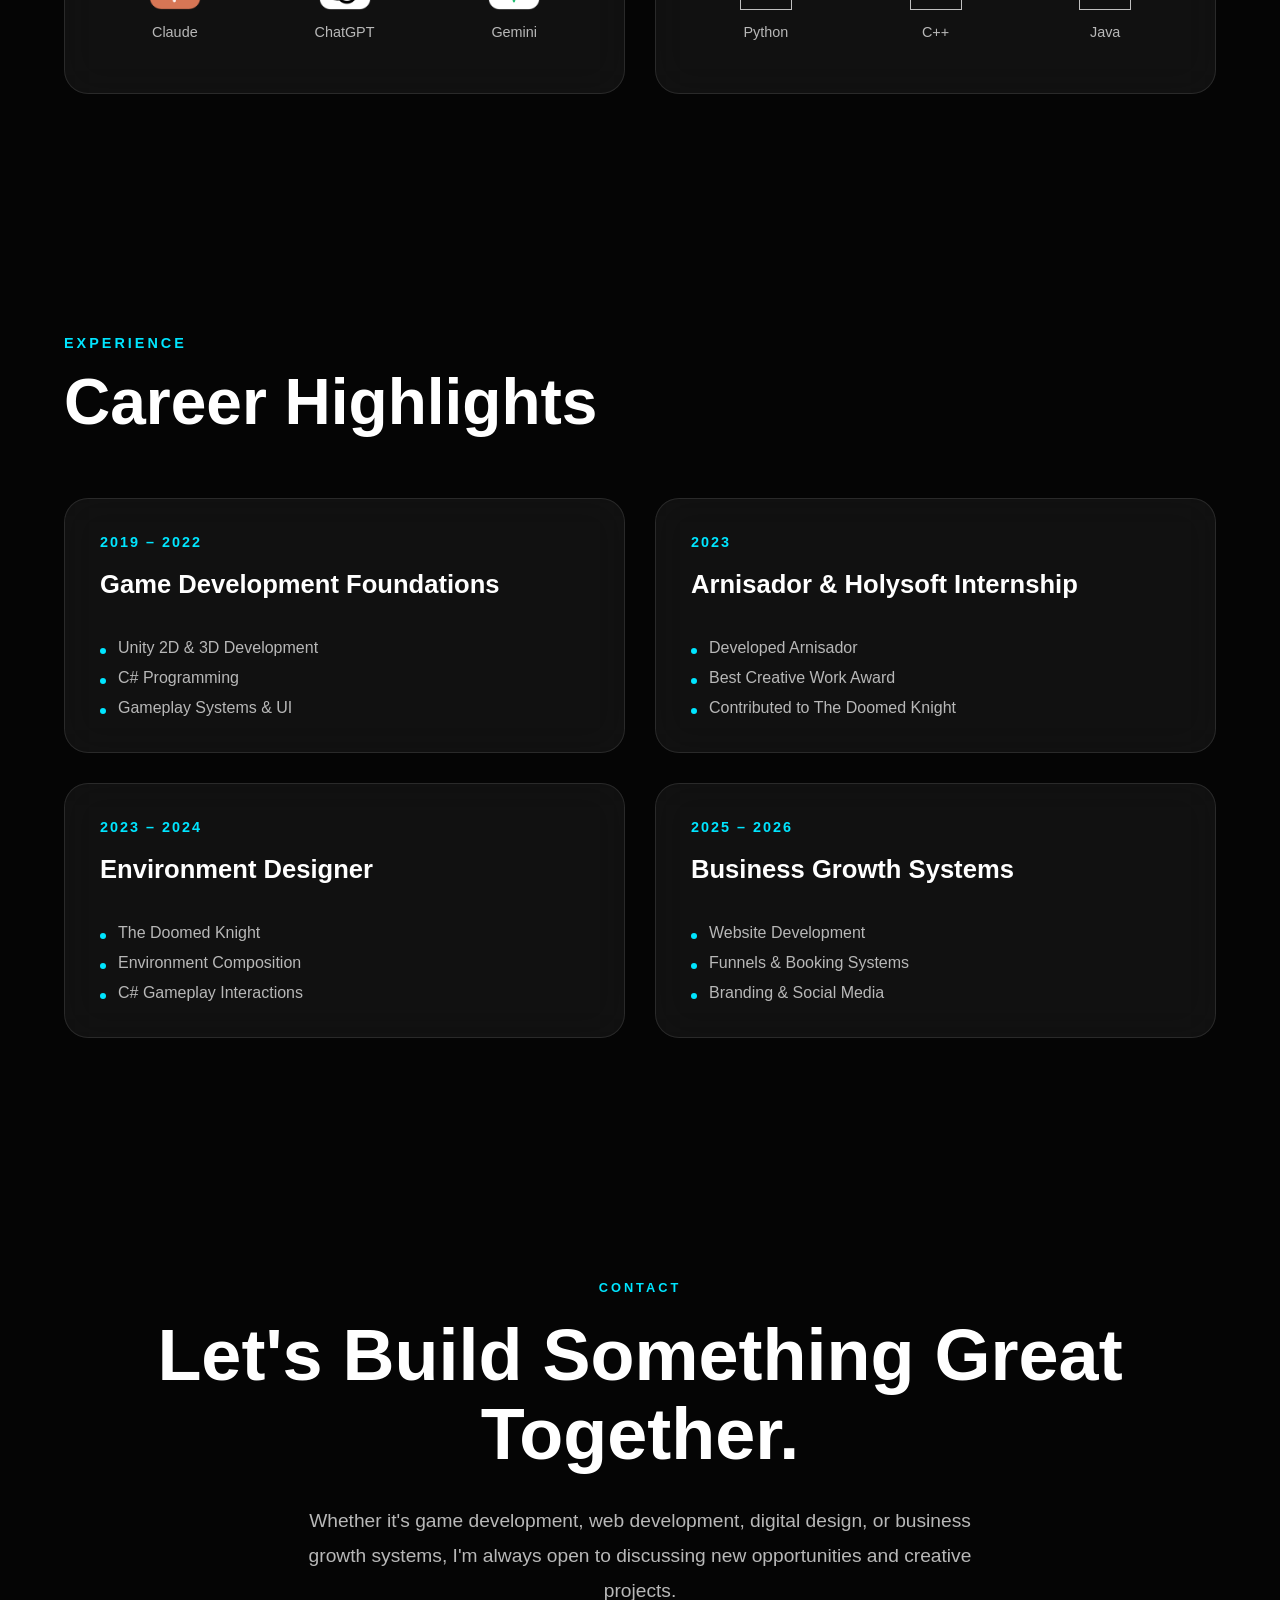
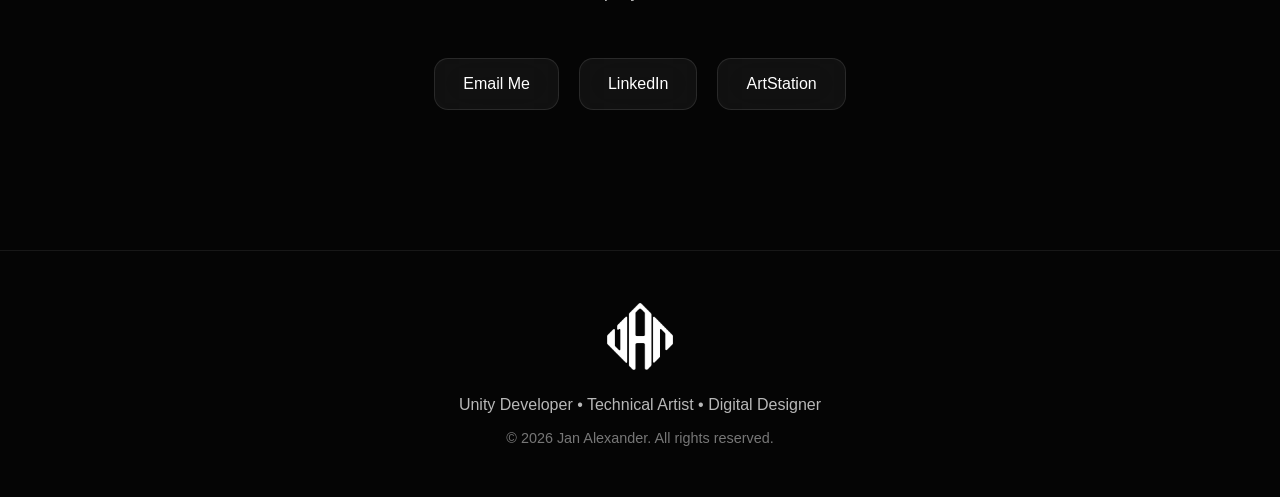
==== commit c68af845: "Fix image paths for skill icons Updated image source paths for various skill logos." ====
--- a/index.html
+++ b/index.html
@@ -374,7 +374,7 @@
                     </div>
 
                     <div class="skill-item">
-                        <img src="assets/images/tech-stack/placeholders/wordpress.svg" alt="WordPress placeholder logo">
+                        <img src="assets/images/tech-stack/placeholders/wordpress.png" alt="WordPress placeholder logo">
                         <p>WordPress</p>
                     </div>
 
@@ -470,17 +470,17 @@
                 <div class="skill-icons">
 
                     <div class="skill-item">
-                        <img src="assets/images/tech-stack/placeholders/mailchimp.svg" alt="Mailchimp placeholder logo">
+                        <img src="assets/images/tech-stack/placeholders/mail-chimp.png" alt="Mailchimp placeholder logo">
                         <p>Mailchimp</p>
                     </div>
 
                     <div class="skill-item">
-                        <img src="assets/images/tech-stack/placeholders/gohighlevel.svg" alt="GoHighLevel placeholder logo">
+                        <img src="assets/images/tech-stack/placeholders/go-high-level.png" alt="GoHighLevel placeholder logo">
                         <p>GoHighLevel</p>
                     </div>
 
                     <div class="skill-item">
-                        <img src="assets/images/tech-stack/placeholders/systemeio.svg" alt="Systeme.io placeholder logo">
+                        <img src="assets/images/tech-stack/placeholders/systeme-io.png" alt="Systeme.io placeholder logo">
                         <p>Systeme.io</p>
                     </div>
 
@@ -496,12 +496,17 @@
                 <div class="skill-icons">
 
                     <div class="skill-item">
-                        <img src="assets/images/tech-stack/placeholders/checkcherry.svg" alt="CheckCherry placeholder logo">
+                        <img src="assets/images/tech-stack/placeholders/check-cherry.png" alt="CheckCherry placeholder logo">
                         <p>CheckCherry</p>
                     </div>
 
                     <div class="skill-item">
-                        <img src="assets/images/tech-stack/placeholders/stripe.svg" alt="Stripe placeholder logo">
+                        <img src="assets/images/tech-stack/placeholders/calendly.png" alt="Calendly placeholder logo">
+                        <p>Calendly</p>
+                    </div>
+
+                    <div class="skill-item">
+                        <img src="assets/images/tech-stack/placeholders/stripe.png" alt="Stripe placeholder logo">
                         <p>Stripe</p>
                     </div>
 
@@ -517,17 +522,17 @@
                 <div class="skill-icons">
 
                     <div class="skill-item">
-                        <img src="assets/images/tech-stack/placeholders/slack.svg" alt="Slack placeholder logo">
+                        <img src="assets/images/tech-stack/placeholders/slack.png" alt="Slack placeholder logo">
                         <p>Slack</p>
                     </div>
 
                     <div class="skill-item">
-                        <img src="assets/images/tech-stack/placeholders/clickup.svg" alt="ClickUp placeholder logo">
+                        <img src="assets/images/tech-stack/placeholders/clickup.png" alt="ClickUp placeholder logo">
                         <p>ClickUp</p>
                     </div>
 
                     <div class="skill-item">
-                        <img src="assets/images/tech-stack/placeholders/google-workspace.svg" alt="Google Workspace placeholder logo">
+                        <img src="assets/images/tech-stack/placeholders/google-workspace.png" alt="Google Workspace placeholder logo">
                         <p>Google Workspace</p>
                     </div>
 
@@ -543,17 +548,17 @@
                 <div class="skill-icons">
 
                     <div class="skill-item">
-                        <img src="assets/images/tech-stack/placeholders/claude.svg" alt="Claude placeholder logo">
+                        <img src="assets/images/tech-stack/placeholders/claude-ai.png" alt="Claude placeholder logo">
                         <p>Claude</p>
                     </div>
 
                     <div class="skill-item">
-                        <img src="assets/images/tech-stack/placeholders/chatgpt.svg" alt="ChatGPT placeholder logo">
+                        <img src="assets/images/tech-stack/placeholders/chat-gpt.png" alt="ChatGPT placeholder logo">
                         <p>ChatGPT</p>
                     </div>
 
                     <div class="skill-item">
-                        <img src="assets/images/tech-stack/placeholders/gemini.svg" alt="Gemini placeholder logo">
+                        <img src="assets/images/tech-stack/placeholders/google-gemini.png" alt="Gemini placeholder logo">
                         <p>Gemini</p>
                     </div>
 
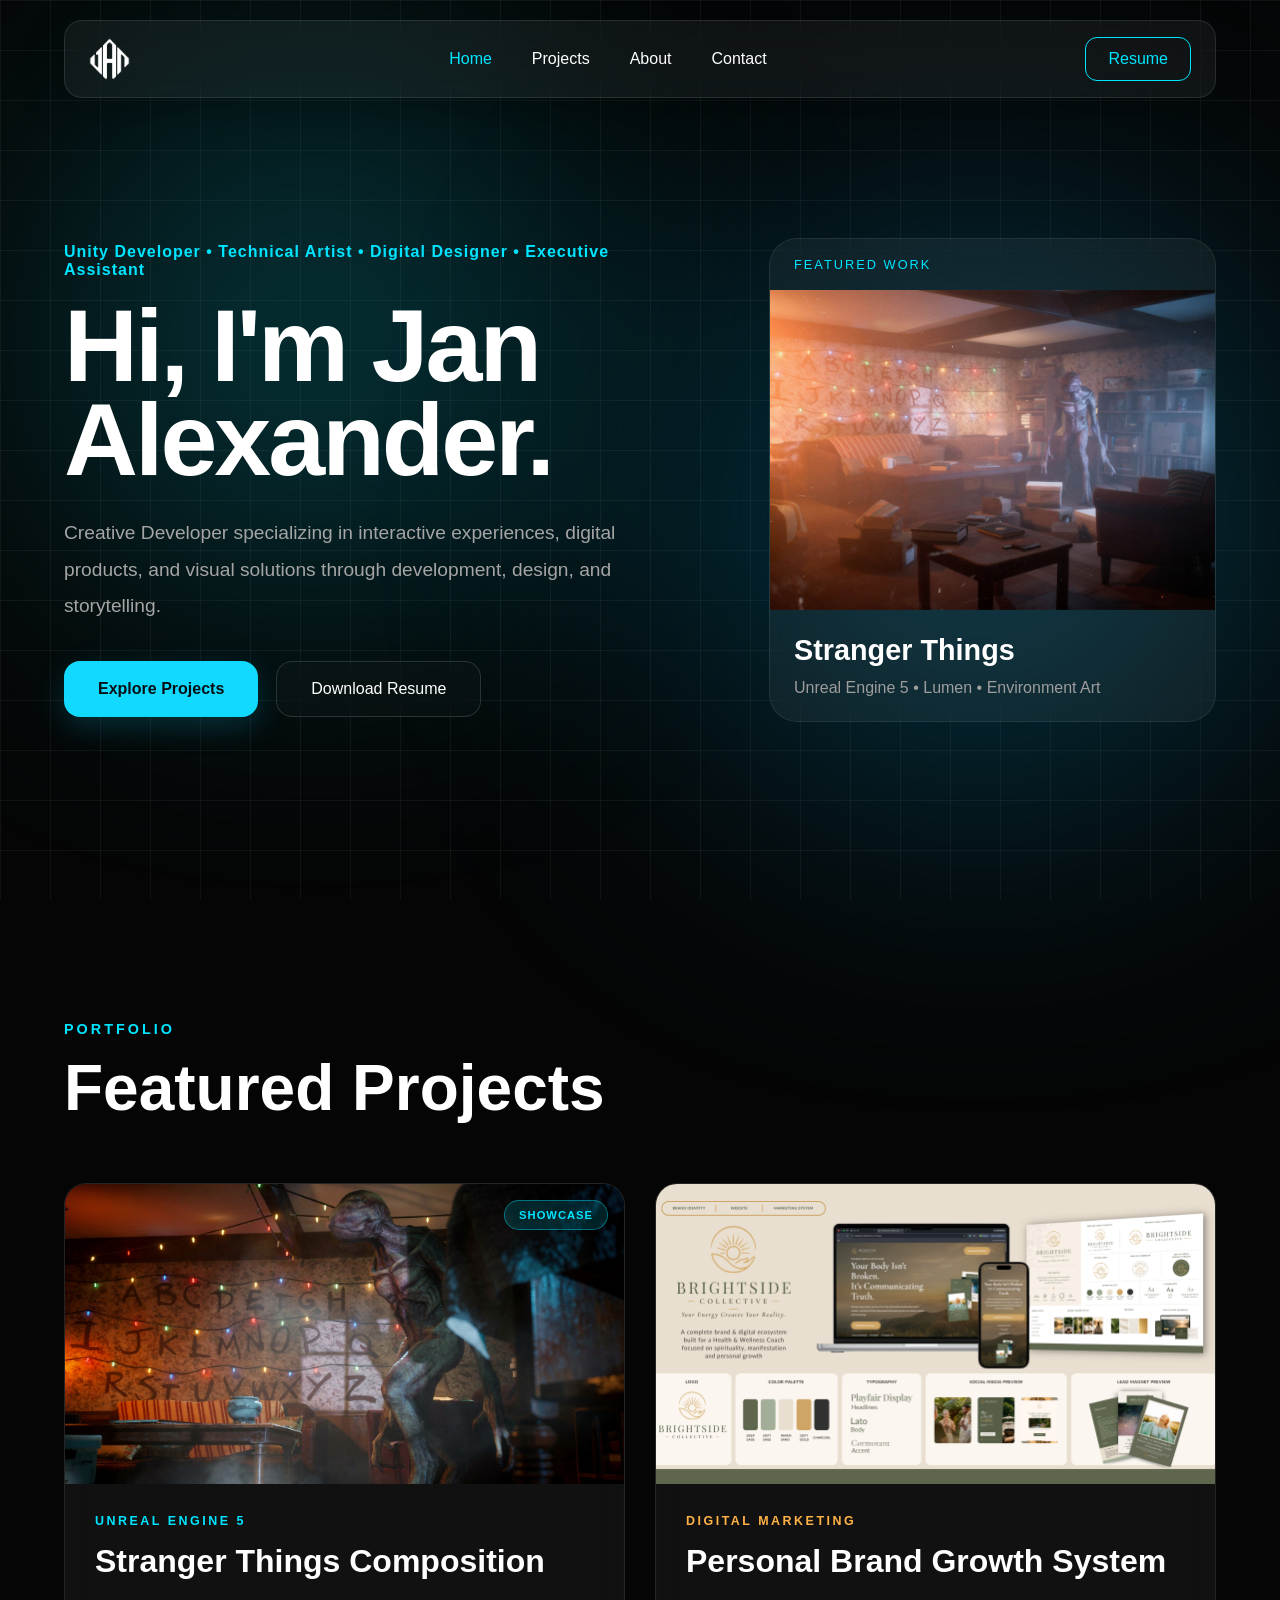
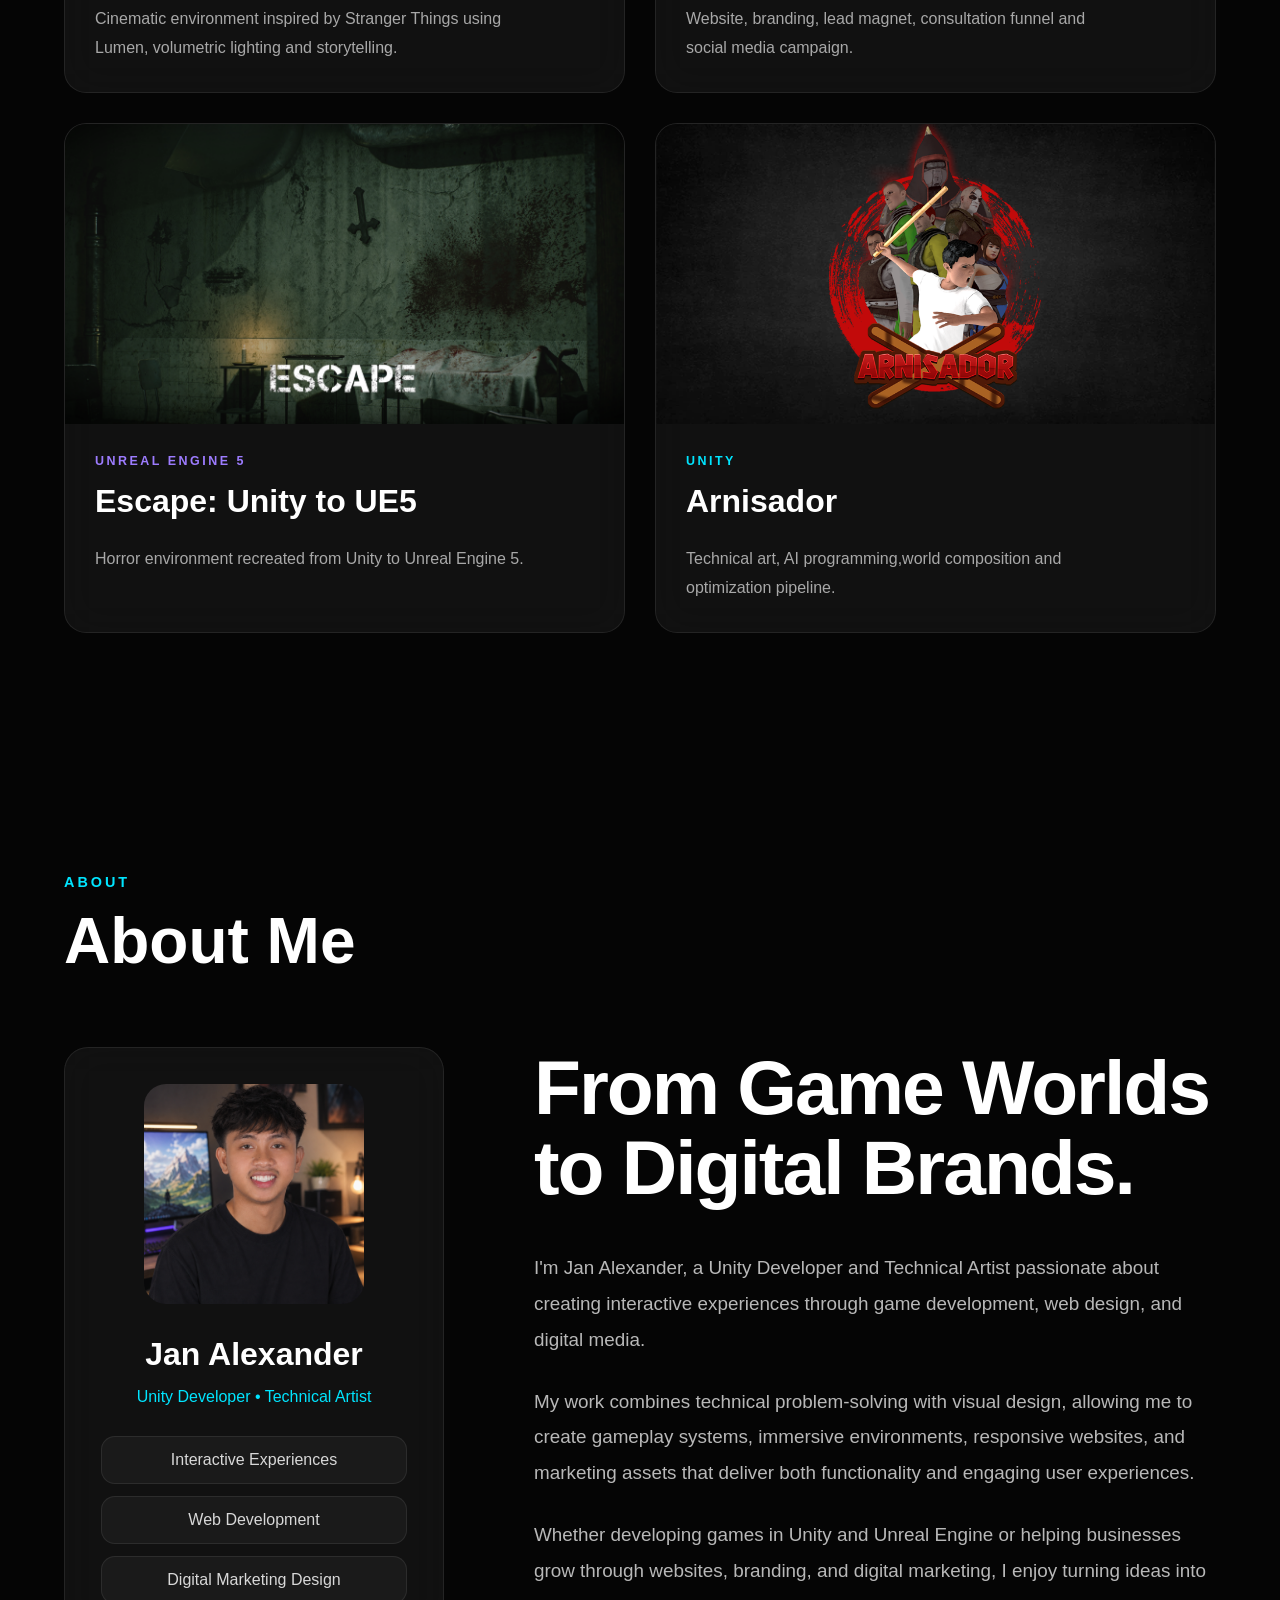
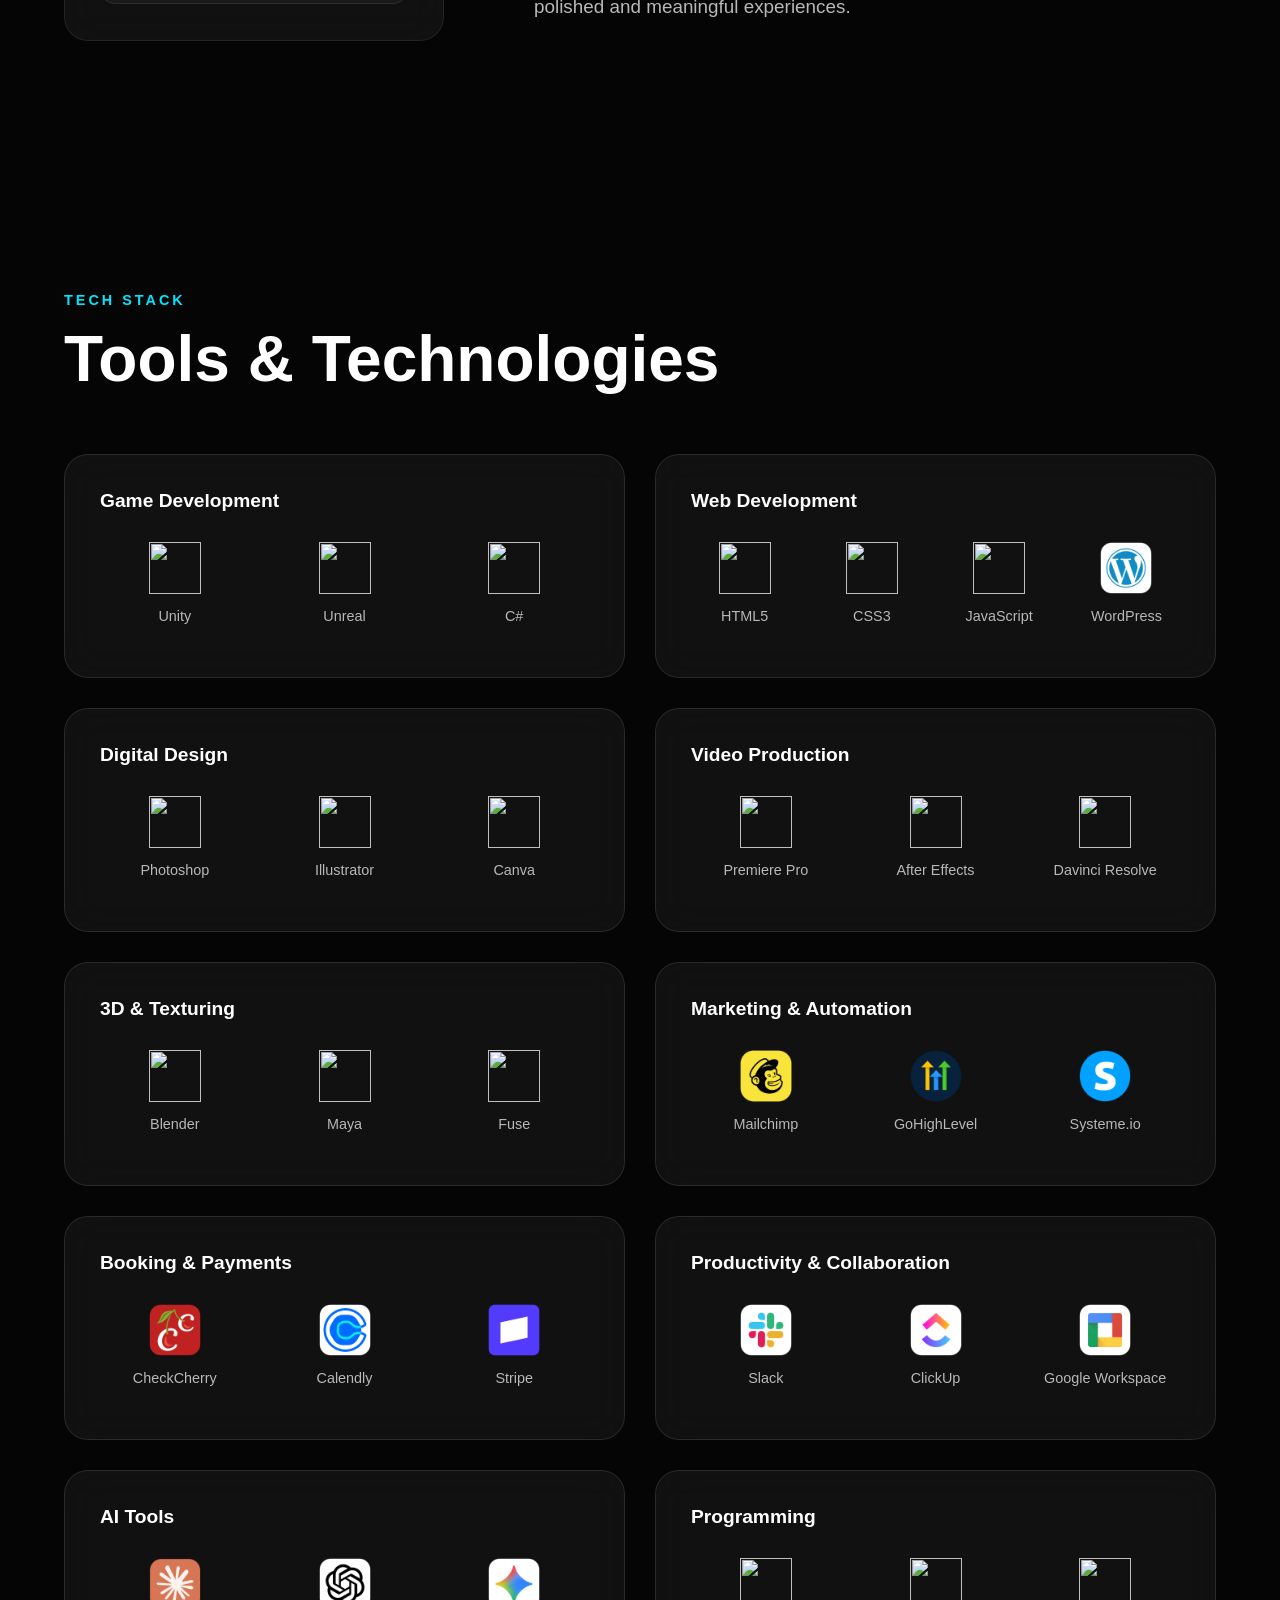
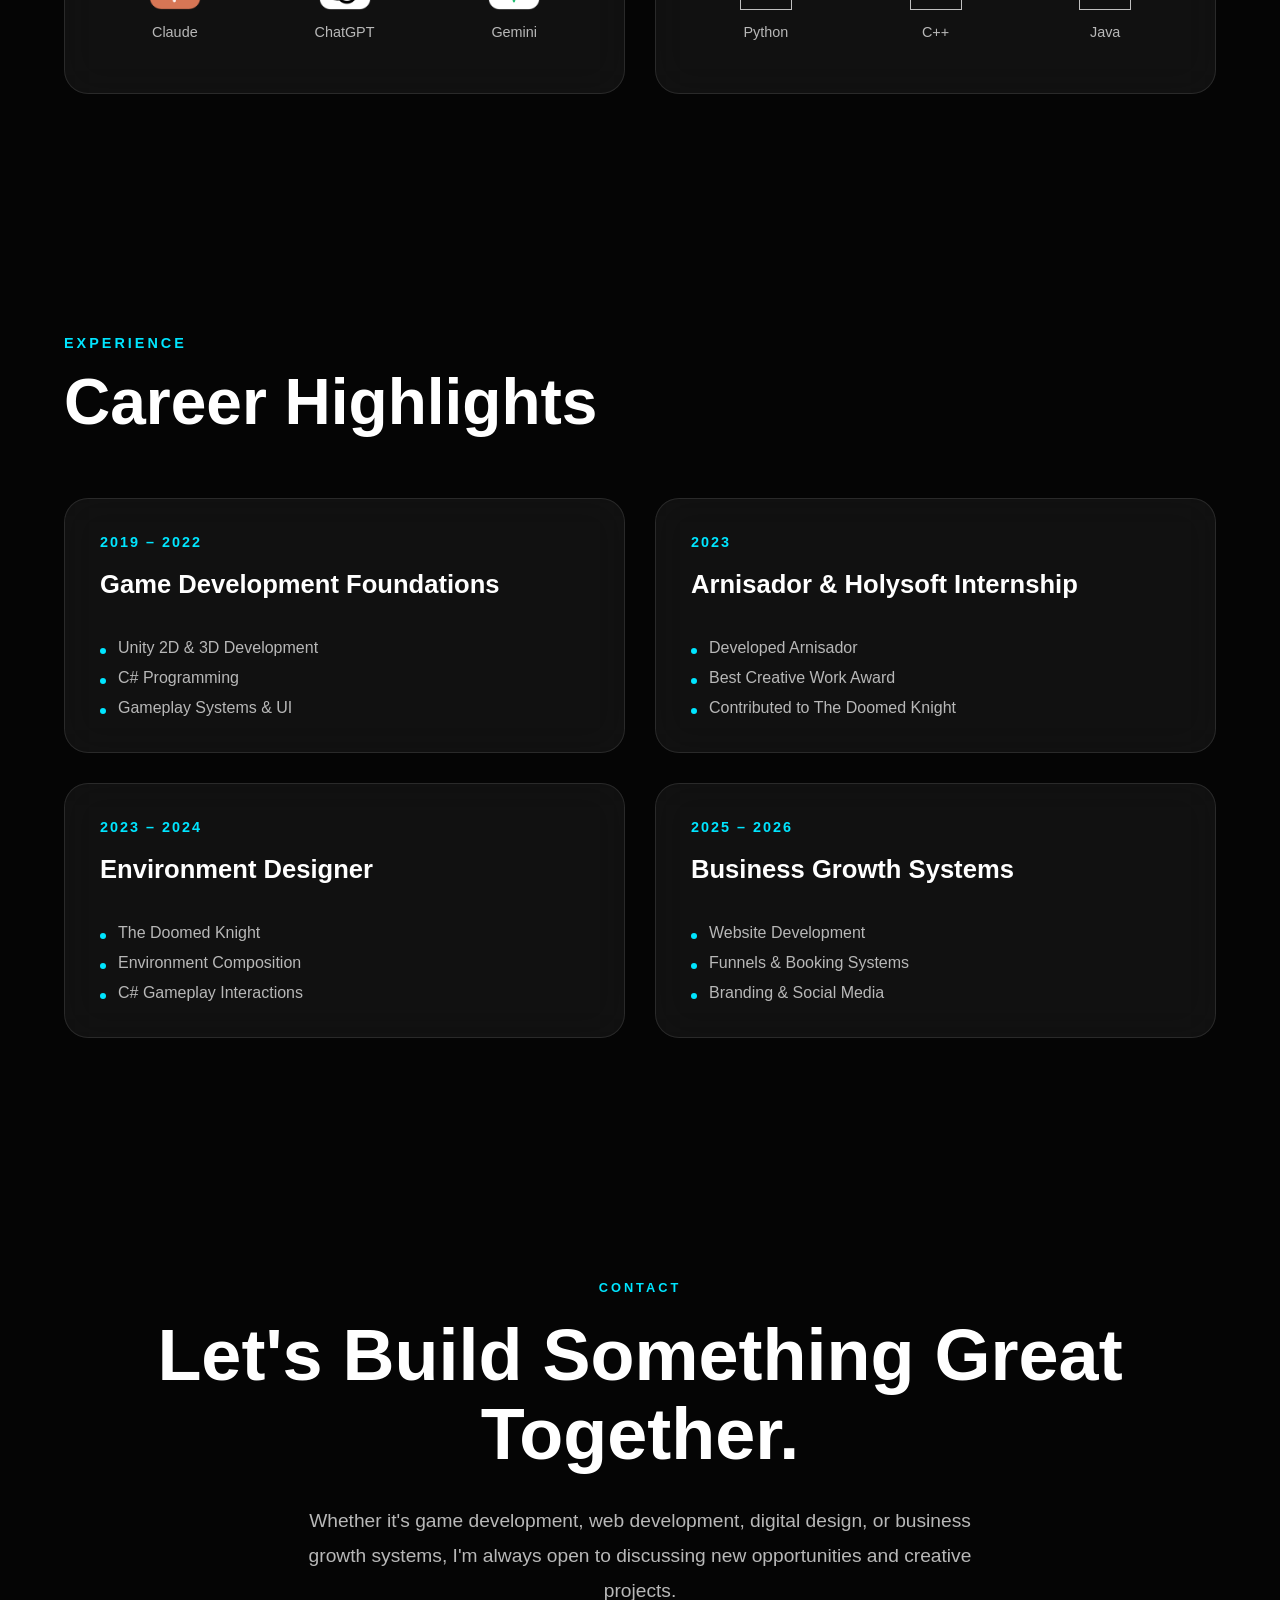
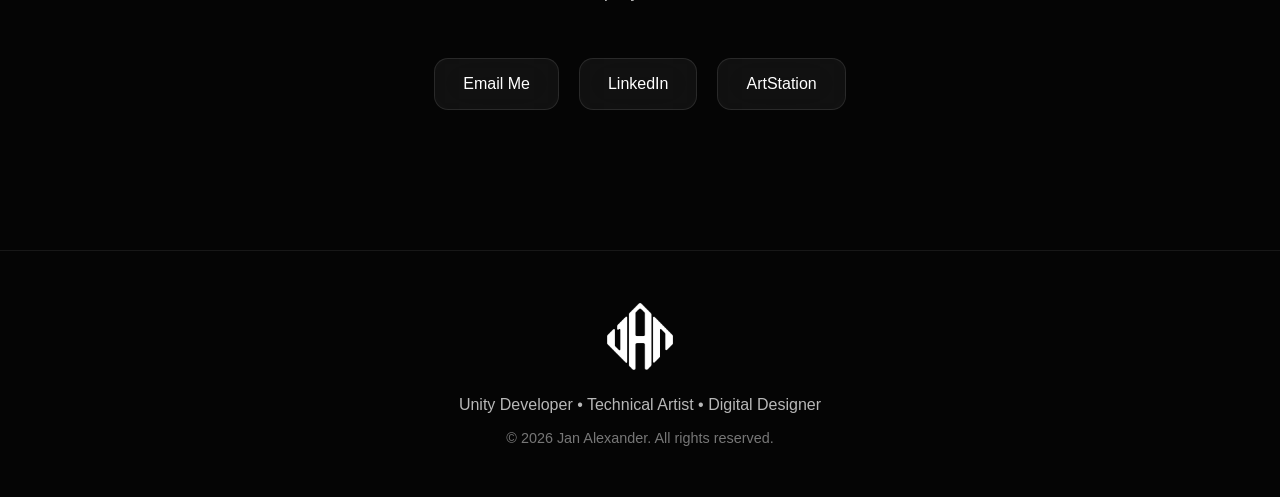
==== commit 974bf2c0: "Change title and hero tag in index.html Updated the title and hero tag to reflect new role." ====
--- a/index.html
+++ b/index.html
@@ -5,7 +5,7 @@
     <meta charset="UTF-8">
     <meta name="viewport" content="width=device-width, initial-scale=1.0">
 
-    <title>Jan Alexander | Unity Developer</title>
+    <title>Jan Alexander | Portfolio</title>
 
     <link rel="stylesheet" href="css/style.css">
     <link rel="stylesheet" href="css/animations.css">
@@ -69,7 +69,7 @@
         <div class="hero-content">
 
             <span class="hero-tag">
-                Unity Developer • Technical Artist • Digital Designer
+                Unity Developer • Technical Artist • Digital Designer • Executive Assistant
             </span>
 
             <h1>
